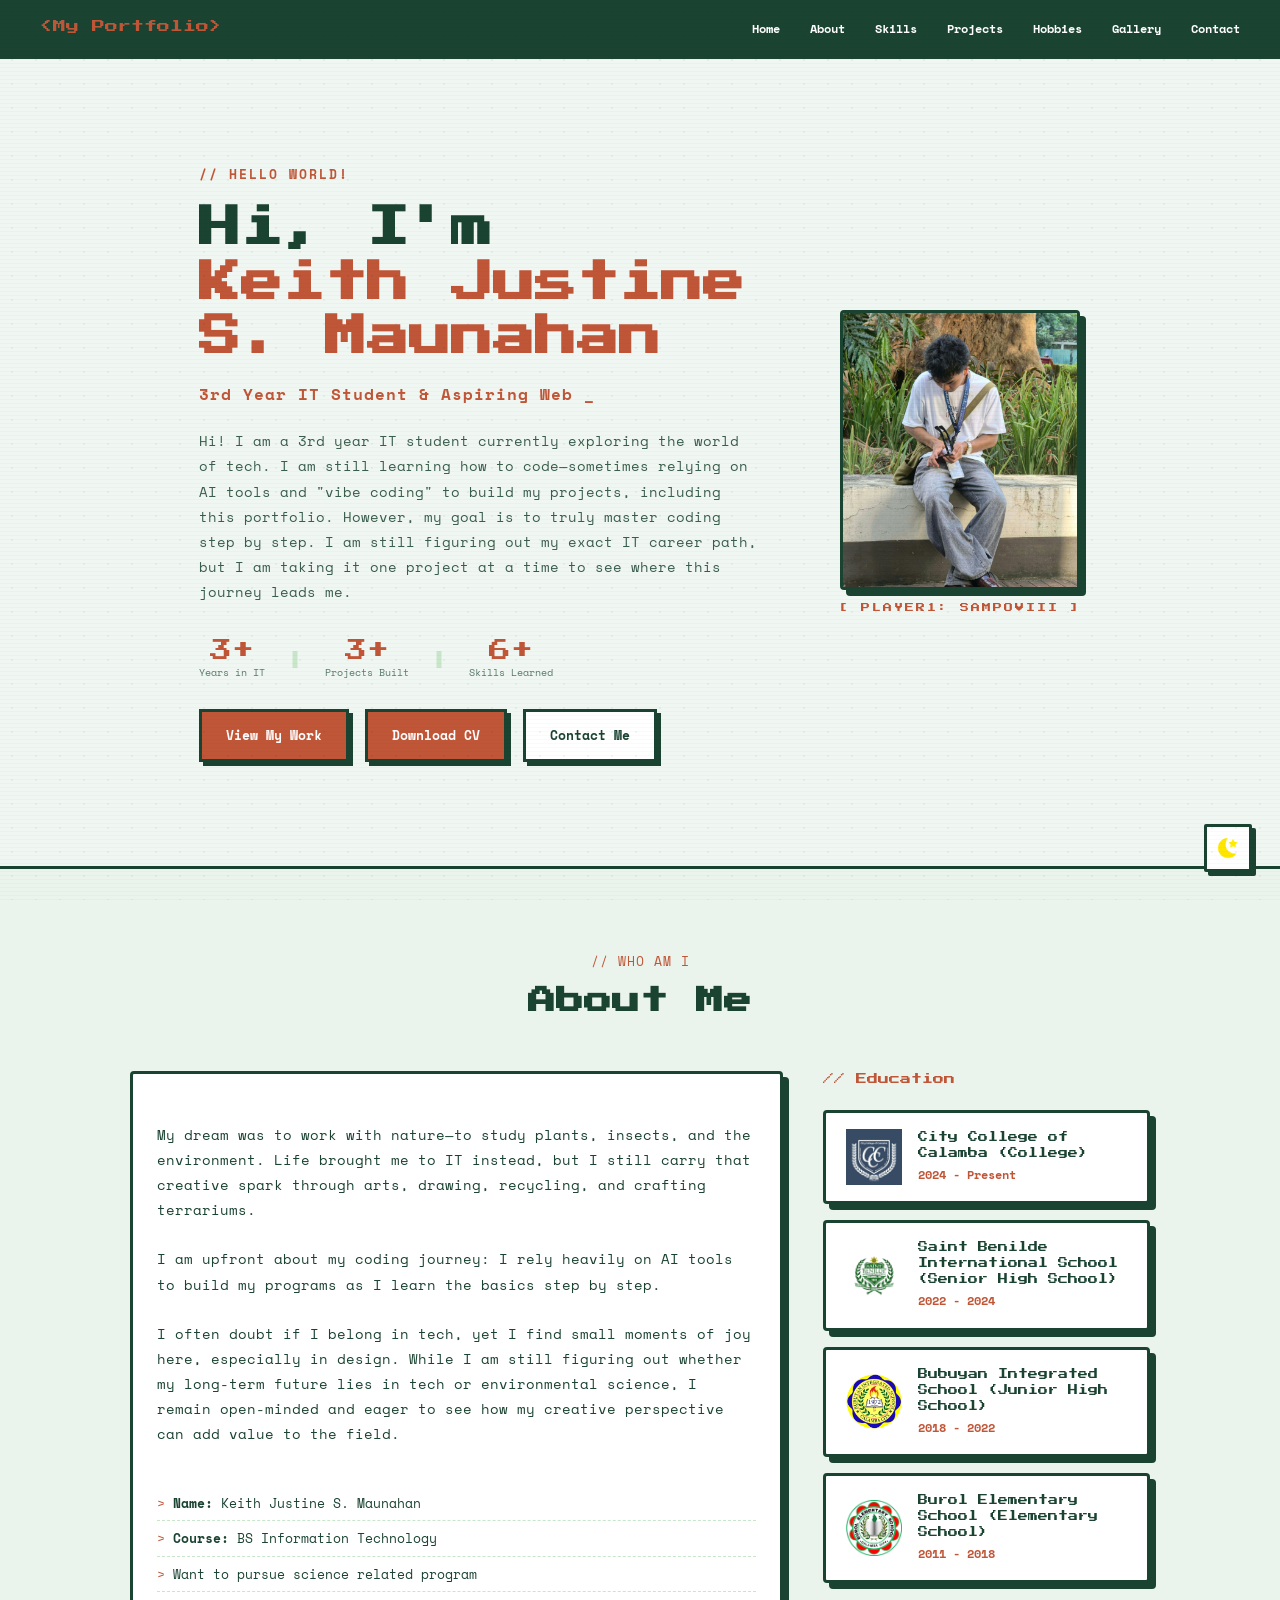
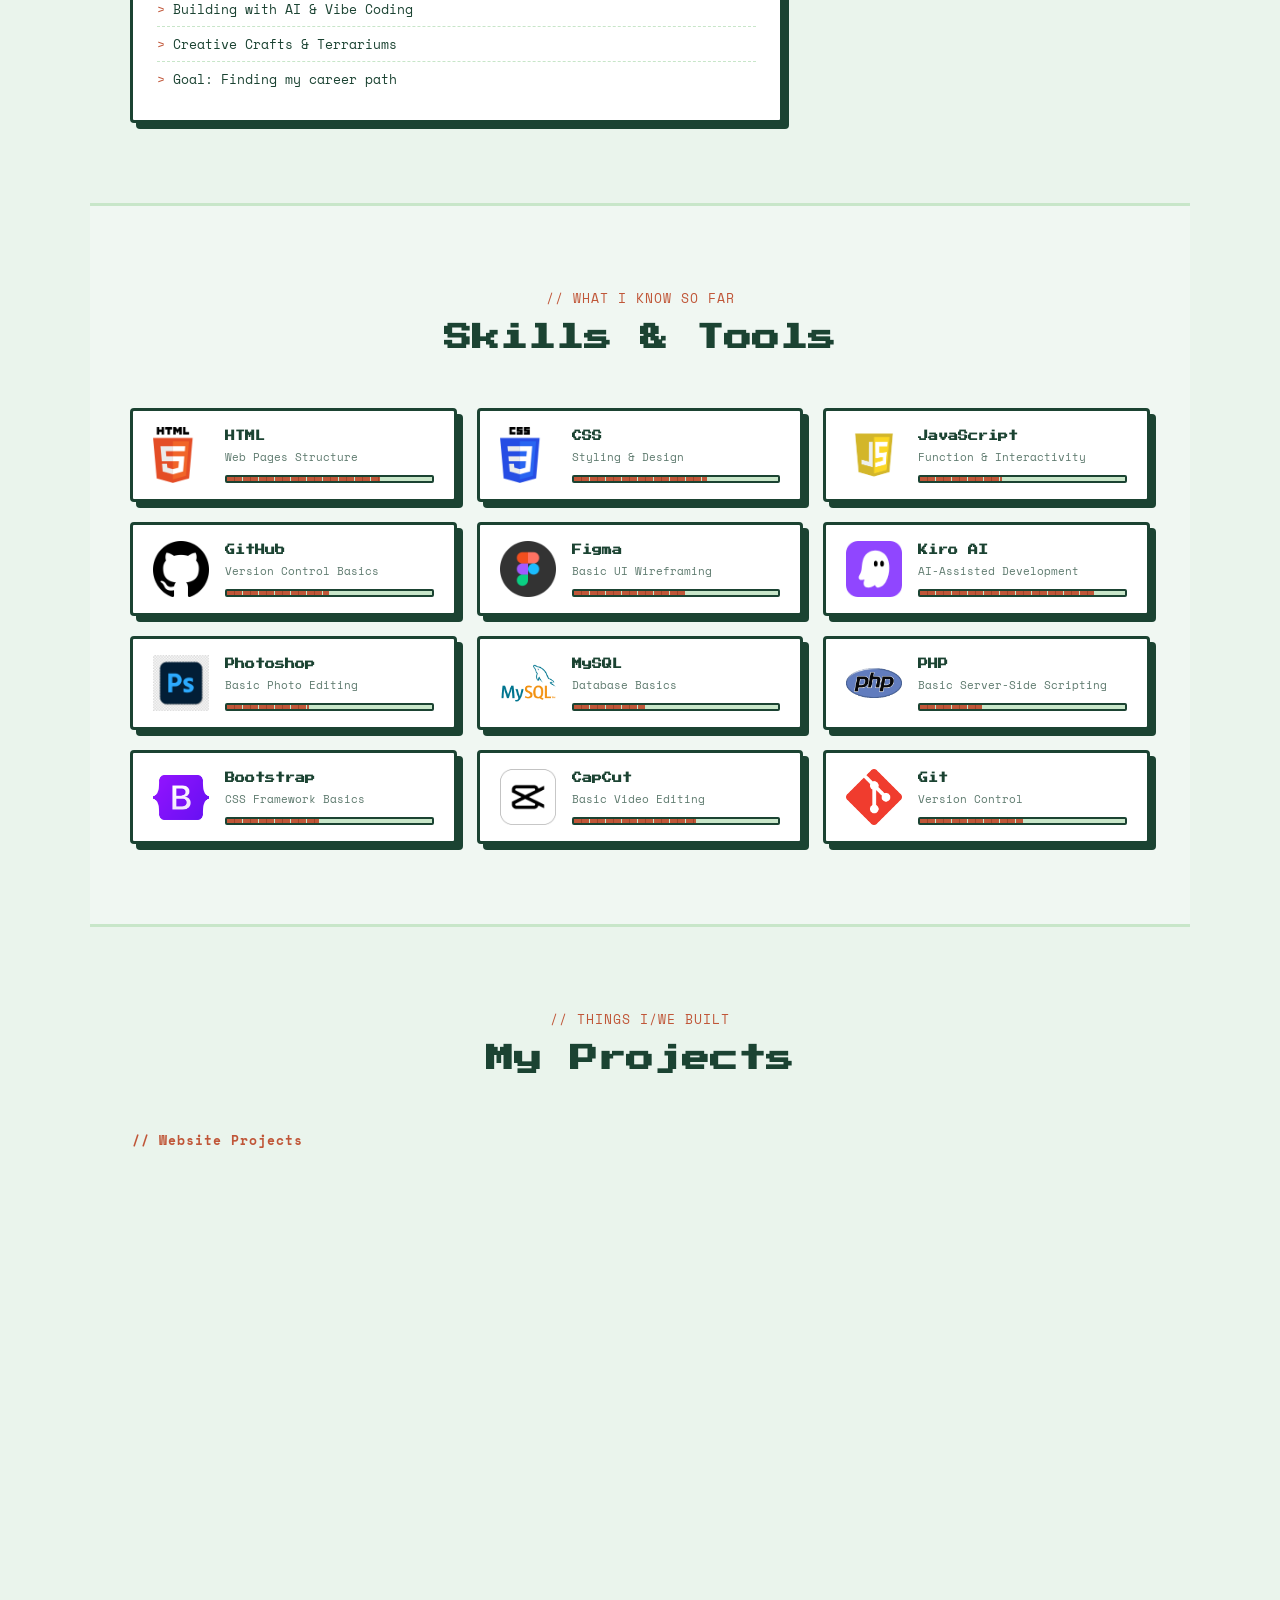
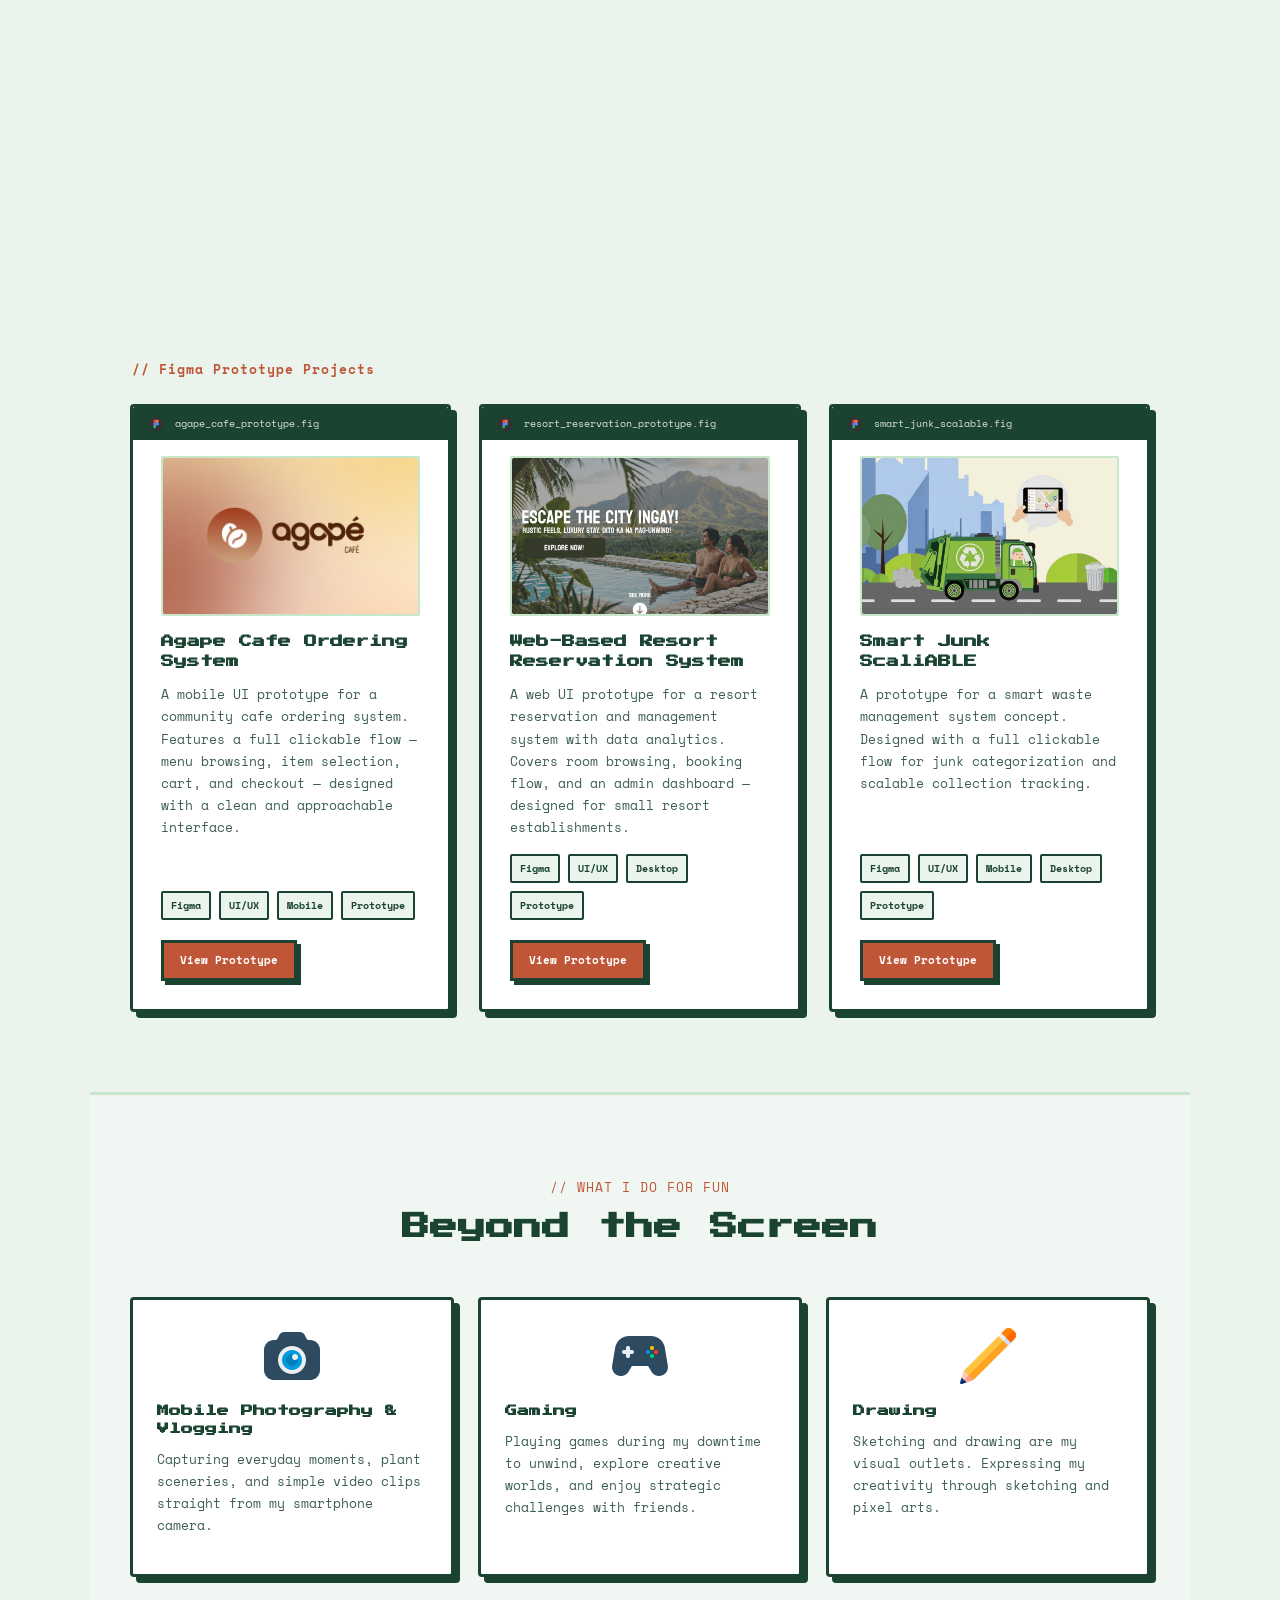
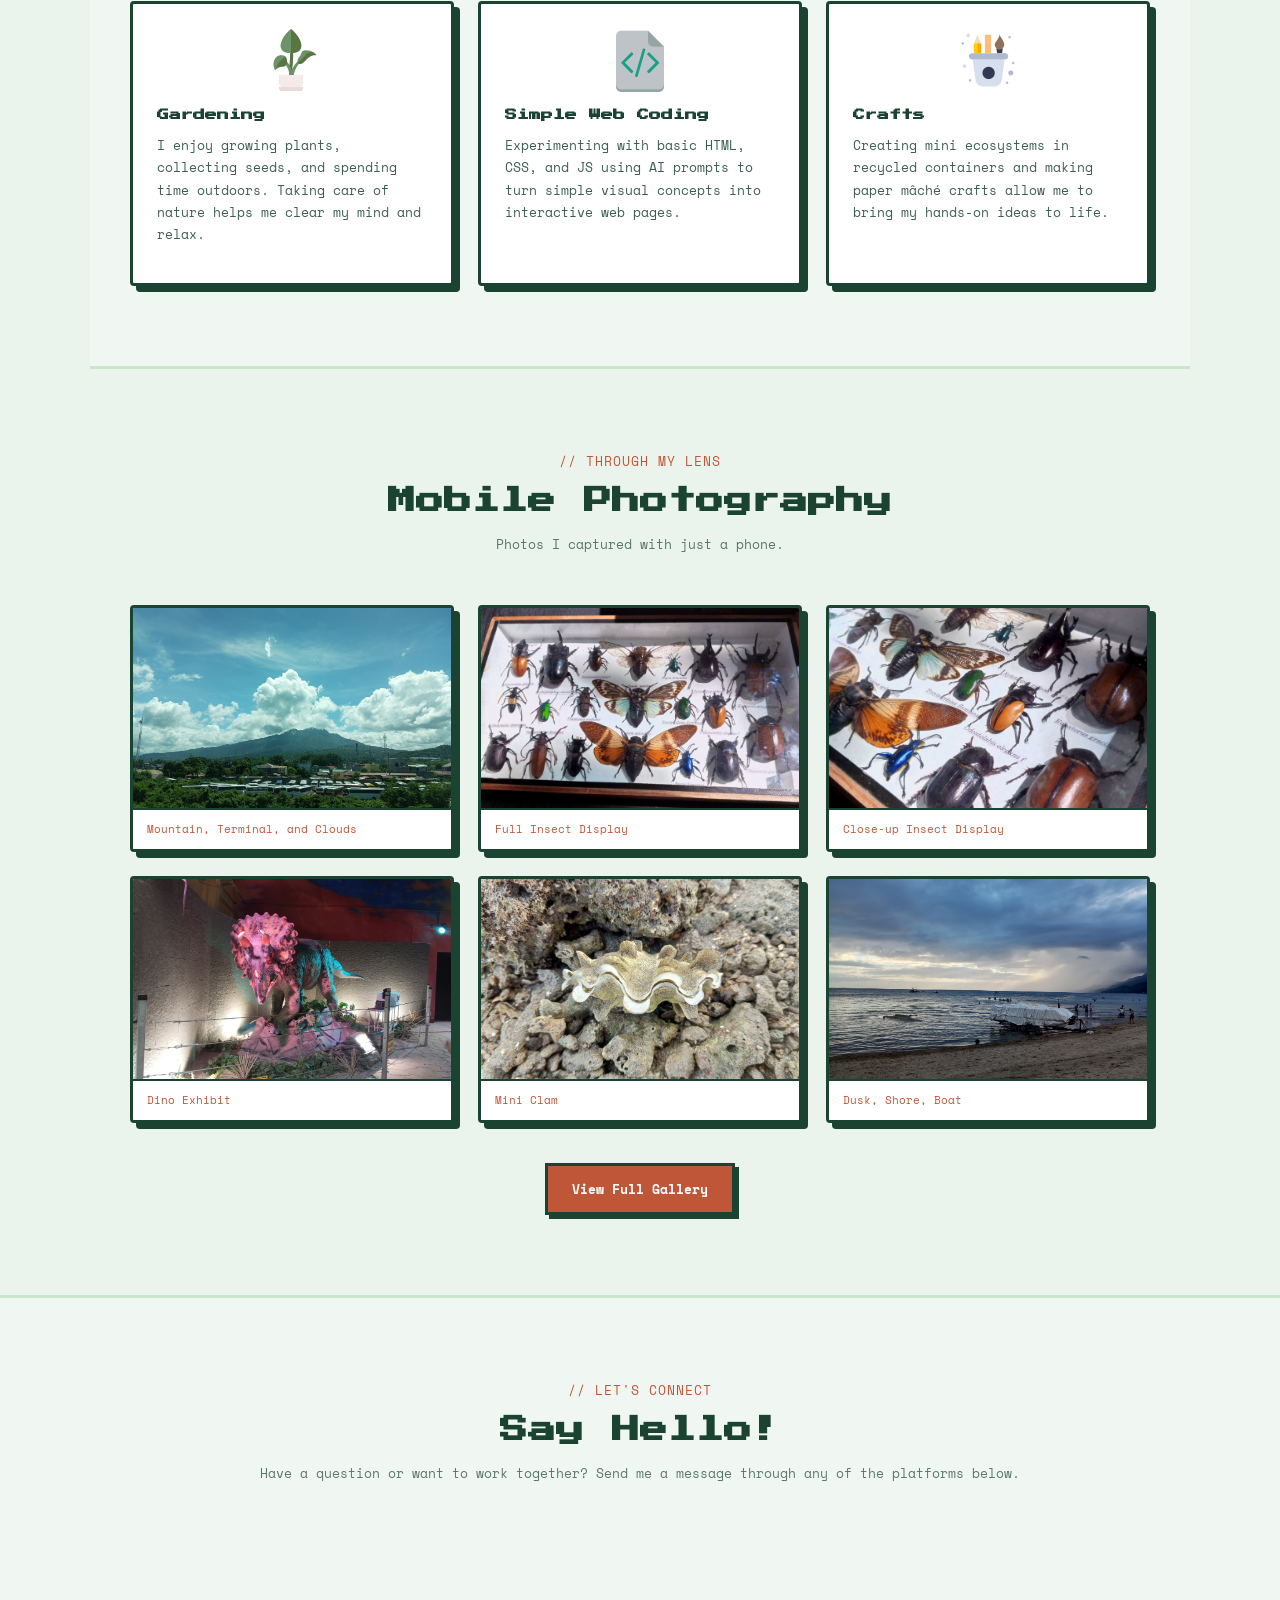
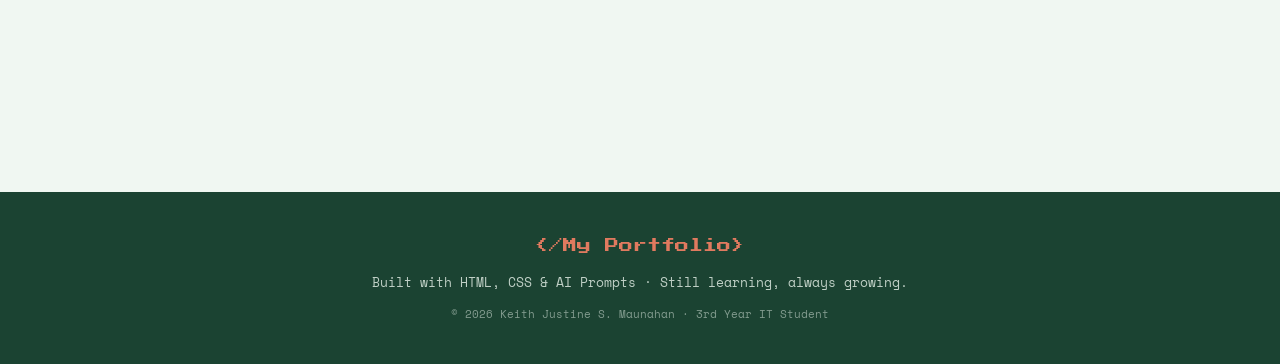
==== index.html @ 82a94fa5 "first commit" ====
<!DOCTYPE html>
<html lang="en">

<head>
  <meta charset="UTF-8" />
  <meta name="viewport" content="width=device-width, initial-scale=1.0" />
  <title>Portfolio | Keith Justine S. Maunahan</title>
  <link rel="stylesheet" href="assets/css/style.css" />
  <link rel="preconnect" href="https://fonts.googleapis.com" />
  <link rel="preconnect" href="https://fonts.gstatic.com" crossorigin />
  <link href="https://fonts.googleapis.com/css2?family=Press+Start+2P&family=Space+Mono:ital,wght@0,400;0,700;1,400&display=swap" rel="stylesheet" />
</head>

<body>
<script>
  // Apply theme before first paint — prevents flash
  if (localStorage.getItem('theme') === 'dark') document.body.classList.add('dark');
</script>

  <!-- Retro Scanlines Overlay -->
  <div class="scanlines" aria-hidden="true"></div>

  <!-- Back to Top Button removed -->

  <!-- Dark Mode Toggle -->
  <button class="theme-toggle" id="themeToggle" title="Toggle dark mode" aria-label="Toggle dark mode">
    <img src="assets/images/icons/moon_icon.png" alt="Dark mode" class="icon-moon" />
    <img src="assets/images/icons/sun_icon.png" alt="Light mode" class="icon-sun" />
  </button>

  <nav class="navbar">
    <div class="nav-logo">
      <span>&lt;My Portfolio&gt;</span>
    </div>
    <ul class="nav-links">
      <li><a href="#home">Home</a></li>
      <li><a href="#about">About</a></li>
      <li><a href="#skills">Skills</a></li>
      <li><a href="#projects">Projects</a></li>
      <li><a href="#hobbies">Hobbies</a></li>
      <li><a href="#gallery">Gallery</a></li>
      <li><a href="#contact">Contact</a></li>
    </ul>
  </nav>

  <section class="hero" id="home">

    <div class="hero-content">
      <p class="hero-badge">// HELLO WORLD!</p>
      <h1 class="hero-title">Hi, I'm <span class="accent">Keith Justine S. Maunahan</span></h1>
      
      <!-- Typewriter subtitle -->
      <p class="hero-subtitle">3rd Year IT Student & Aspiring <span id="typewriter" class="accent"></span><span class="cursor">_</span></p>
      
      <p class="hero-desc">
        Hi! I am a 3rd year IT student currently exploring the world of tech.
        I am still learning how to code—sometimes relying on AI tools and "vibe coding" to build my projects, including this portfolio.
        However, my goal is to truly master coding step by step.
        I am still figuring out my exact IT career path, but I am taking it one project at a time to see where this journey leads me.
      </p>

      <!-- Pixel stat strip -->
      <div class="hero-stats">
        <div class="hero-stat">
          <span class="hero-stat-num" data-target="3">0</span>
          <span class="hero-stat-label">Years in IT</span>
        </div>
        <div class="hero-stat-divider">|</div>
        <div class="hero-stat">
          <span class="hero-stat-num" data-target="3">0</span>
          <span class="hero-stat-label">Projects Built</span>
        </div>
        <div class="hero-stat-divider">|</div>
        <div class="hero-stat">
          <span class="hero-stat-num" data-target="6">0</span>
          <span class="hero-stat-label">Skills Learned</span>
        </div>
      </div>

      <div class="hero-buttons">
        <a href="#projects" class="btn btn-primary">View My Work</a>
        <a href="assets\cv\Maunahan.pdf" class="btn btn-primary" target="_blank">Download CV</a>
        <a href="#contact" class="btn btn-secondary">Contact Me</a>
      </div>
    </div>

    <div class="hero-avatar">
      <!-- Click-to-flip avatar card -->
      <div class="avatar-scene">
        <div class="avatar-card" id="avatarCard">
          <div class="avatar-face avatar-front">
            <img src="assets/images/my_photo1.png" alt="Avatar Front" class="avatar-img" id="avatarFront" />
            <div class="avatar-click-hint">[ CLICK ]</div>
          </div>
          <div class="avatar-face avatar-back">
            <img src="https://i.pinimg.com/originals/bf/1f/9d/bf1f9d35aba6d574a74aaf7fae9798d7.gif" alt="Avatar Back" class="avatar-img" id="avatarBack" />
            <div class="avatar-click-hint">[ CLICK ]</div>
          </div>
        </div>
      </div>
      <div class="avatar-label">[ PLAYER1: SAMPOVIII ]</div>
    </div>

  </section>

  <section class="section about-section" id="about">
    <div class="section-header">
      <p class="section-label">// WHO AM I</p>
      <h2 class="section-title">About Me</h2>
    </div>

    <div class="about-content">

      <div class="about-text reveal">
        <div class="card">
          <!-- Course banner removed -->
          <br />
          <p>
            My dream was to work with nature—to study plants, insects, and the environment.
            Life brought me to IT instead, but I still carry that creative spark through arts, drawing, recycling, and crafting terrariums.
          </p>
          <br />
          <p>
            I am upfront about my coding journey: I rely heavily on AI tools to build my programs as I learn the basics step by step.
          </p>
          <br />
          <p>
            I often doubt if I belong in tech, yet I find small moments of joy here, especially in design. While I am still figuring out whether my long-term future lies in tech or environmental science, I remain open-minded and eager to see how my creative perspective can add value to the field.
          </p>
          <br />
          <ul class="about-list">
            <li><span class="accent">></span> <strong>Name:</strong> Keith Justine S. Maunahan</li>
            <li><span class="accent">></span> <strong>Course:</strong> BS Information Technology</li>
            <li><span class="accent">></span> Want to pursue science related program</li>
            <li><span class="accent">></span> Building with AI & Vibe Coding</li>
            <li><span class="accent">></span> Creative Crafts & Terrariums</li>
            <li><span class="accent">></span> Goal: Finding my career path</li>
          </ul>
        </div>
      </div>

      <div class="edu-list reveal">
        <p class="edu-title">// Education</p>

        <div class="edu-card">
          <img src="assets/images/icons/college.jpg" alt="School Logo" class="edu-logo" />
          <div class="edu-info">
            <p class="edu-name">City College of Calamba (College)</p>
            <p class="edu-year">2024 - Present</p>
          </div>
        </div>

        <div class="edu-card">
          <img src="assets/images/icons/shs.jpg" alt="School Logo" class="edu-logo" />
          <div class="edu-info">
            <p class="edu-name">Saint Benilde International School (Senior High School)</p>
            <p class="edu-year">2022 - 2024</p>
          </div>
        </div>

        <div class="edu-card">
          <img src="assets/images/icons/jhs.jpg" alt="School Logo" class="edu-logo" />
          <div class="edu-info">
            <p class="edu-name">Bubuyan Integrated School (Junior High School)</p>
            <p class="edu-year">2018 - 2022</p>
          </div>
        </div>

        <div class="edu-card">
          <img src="assets/images/icons/elementary.jpg" alt="School Logo" class="edu-logo" />
          <div class="edu-info">
            <p class="edu-name">Burol Elementary School (Elementary School)</p>
            <p class="edu-year">2011 - 2018</p>
          </div>
        </div>
      </div>

    </div>
  </section>

  <section class="section skills-section" id="skills">
    <div class="section-header">
      <p class="section-label">// WHAT I KNOW SO FAR</p>
      <h2 class="section-title">Skills & Tools</h2>
    </div>

    <div class="skills-grid">

      <div class="skill-card reveal">
        <img src="assets/images/icons/html.png" alt="HTML" class="skill-icon" />
        <div class="skill-info">
          <h3 class="skill-name">HTML</h3>
          <p class="skill-desc">Web Pages Structure</p>
          <div class="skill-bar"><div class="skill-bar-fill" style="width:75%"></div></div>
        </div>
      </div>

      <div class="skill-card reveal">
        <img src="assets/images/icons/css.png" alt="CSS" class="skill-icon" />
        <div class="skill-info">
          <h3 class="skill-name">CSS</h3>
          <p class="skill-desc">Styling & Design</p>
          <div class="skill-bar"><div class="skill-bar-fill" style="width:65%"></div></div>
        </div>
      </div>

      <div class="skill-card reveal">
        <img src="assets/images/icons/javascript.png" alt="JavaScript" class="skill-icon" />
        <div class="skill-info">
          <h3 class="skill-name">JavaScript</h3>
          <p class="skill-desc">Function & Interactivity</p>
          <div class="skill-bar"><div class="skill-bar-fill" style="width:40%"></div></div>
        </div>
      </div>

      <div class="skill-card reveal">
        <img src="assets/images/icons/github.png" alt="GitHub" class="skill-icon" />
        <div class="skill-info">
          <h3 class="skill-name">GitHub</h3>
          <p class="skill-desc">Version Control Basics</p>
          <div class="skill-bar"><div class="skill-bar-fill" style="width:50%"></div></div>
        </div>
      </div>

      <div class="skill-card reveal">
        <img src="assets/images/icons/figma.png" alt="Figma" class="skill-icon" />
        <div class="skill-info">
          <h3 class="skill-name">Figma</h3>
          <p class="skill-desc">Basic UI Wireframing</p>
          <div class="skill-bar"><div class="skill-bar-fill" style="width:55%"></div></div>
        </div>
      </div>

      <div class="skill-card reveal">
        <img src="assets/images/icons/kiro.png" alt="Kiro AI" class="skill-icon" />
        <div class="skill-info">
          <h3 class="skill-name">Kiro AI</h3>
          <p class="skill-desc">AI-Assisted Development</p>
          <div class="skill-bar"><div class="skill-bar-fill" style="width:85%"></div></div>
        </div>
      </div>

      <div class="skill-card reveal">
        <img src="assets/images/icons/photoshop_icon.jpg" alt="Photoshop" class="skill-icon" />
        <div class="skill-info">
          <h3 class="skill-name">Photoshop</h3>
          <p class="skill-desc">Basic Photo Editing</p>
          <div class="skill-bar"><div class="skill-bar-fill" style="width:40%"></div></div>
        </div>
      </div>

      <div class="skill-card reveal">
        <img src="assets/images/icons/mysql_icon.png" alt="MySQL" class="skill-icon" />
        <div class="skill-info">
          <h3 class="skill-name">MySQL</h3>
          <p class="skill-desc">Database Basics</p>
          <div class="skill-bar"><div class="skill-bar-fill" style="width:35%"></div></div>
        </div>
      </div>

      <div class="skill-card reveal">
        <img src="assets/images/icons/new_php_logo.png" alt="PHP" class="skill-icon" />
        <div class="skill-info">
          <h3 class="skill-name">PHP</h3>
          <p class="skill-desc">Basic Server-Side Scripting</p>
          <div class="skill-bar"><div class="skill-bar-fill" style="width:30%"></div></div>
        </div>
      </div>

      <div class="skill-card reveal">
        <img src="assets/images/icons/bootstrap_icon.png" alt="Bootstrap" class="skill-icon" />
        <div class="skill-info">
          <h3 class="skill-name">Bootstrap</h3>
          <p class="skill-desc">CSS Framework Basics</p>
          <div class="skill-bar"><div class="skill-bar-fill" style="width:45%"></div></div>
        </div>
      </div>

      <div class="skill-card reveal">
        <img src="assets/images/icons/capcut_icon.png" alt="CapCut" class="skill-icon" />
        <div class="skill-info">
          <h3 class="skill-name">CapCut</h3>
          <p class="skill-desc">Basic Video Editing</p>
          <div class="skill-bar"><div class="skill-bar-fill" style="width:60%"></div></div>
        </div>
      </div>

      <div class="skill-card reveal">
        <img src="assets/images/icons/git_icon.png" alt="Git" class="skill-icon" />
        <div class="skill-info">
          <h3 class="skill-name">Git</h3>
          <p class="skill-desc">Version Control</p>
          <div class="skill-bar"><div class="skill-bar-fill" style="width:50%"></div></div>
        </div>
      </div>

    </div>
  </section>

  <section class="section projects-section" id="projects">
    <div class="section-header">
      <p class="section-label">// THINGS I/WE BUILT</p>
      <h2 class="section-title">My Projects</h2>
    </div>

    <p class="projects-subheading">// Website Projects</p>

    <div class="projects-grid">

      <!-- Project 1 -->
      <div class="project-card reveal">
        <div class="project-terminal-bar">
          <span class="terminal-dot dot-red"></span>
          <span class="terminal-dot dot-yellow"></span>
          <span class="terminal-dot dot-green"></span>
          <span class="terminal-title">poolside_villa/index.html</span>
        </div>
        <div class="project-img">
          <img src="assets/images/poolside_villa.png" alt="Poolside Villa Screenshot" class="project-screenshot" />
        </div>
        <h3 class="project-title">Web-Based Resort Reservation and Management System for Poolside Villa</h3>
        <p class="project-desc">
          A client-based web platform and one of our major Software Engineering projects, successfully defended alongside my groupmates Mr. Mulingbayan and Ms. Taming. 
          Designed for a Poolside Villa, it showcases amenities, a photo gallery, and booking inquiries through a clean, custom-styled responsive layout
        </p>
        <div class="project-tags">
          <span class="tag">HTML</span>
          <span class="tag">CSS</span>
          <span class="tag">JavaScript</span>
          <span class="tag">PHP</span>
          <span class="tag">MySQL</span>
          <span class="tag">Online Hosted</span>
          <span class="tag">Kiro AI</span>
        </div>
        <div class="project-links">
          <a href="https://poolside-villa.site.je/" target="_blank" class="btn btn-sm btn-primary">View Demo</a>
          <a href="https://github.com/sampoviii/poolside-villa" target="_blank" class="btn btn-sm btn-secondary">Repository</a>
        </div>
      </div>

      <!-- Project 2 -->
      <div class="project-card reveal">
        <div class="project-terminal-bar">
          <span class="terminal-dot dot-red"></span>
          <span class="terminal-dot dot-yellow"></span>
          <span class="terminal-dot dot-green"></span>
          <span class="terminal-title">stms/index.php</span>
        </div>
        <div class="project-img">
          <img src="assets/images/stms.png" alt="Simple Task Management System Screenshot" class="project-screenshot" />
        </div>
        <h3 class="project-title">Simple Task Management System</h3>
        <p class="project-desc">
          A web-based task management system built as our final project in Web Design &
          Programming and Database Management System. Integrates a PHP backend with a
          MySQL database for user authentication, task creation, and status tracking.
        </p>
        <div class="project-tags">
          <span class="tag">HTML</span>
          <span class="tag">CSS</span>
          <span class="tag">JavaScript</span>
          <span class="tag">PHP</span>
          <span class="tag">MySQL</span>
          <span class="tag">Online Hosted</span>
        </div>
        <div class="project-links">
          <a href="https://simple-task-management-system.free.nf/auth/login.php" target="_blank" class="btn btn-sm btn-primary">View Demo</a>
          <a href="https://github.com/sampoviii/simple-task-management-system" target="_blank" class="btn btn-sm btn-secondary">Repository</a>
        </div>
      </div>

      <!-- Project 3 -->
      <div class="project-card reveal">
        <div class="project-terminal-bar">
          <span class="terminal-dot dot-red"></span>
          <span class="terminal-dot dot-yellow"></span>
          <span class="terminal-dot dot-green"></span>
          <span class="terminal-title">group_portfolio/index.html</span>
        </div>
        <div class="project-img">
          <img src="assets/images/group_portfolio.png" alt="Group Portfolio Screenshot" class="project-screenshot" />
        </div>
        <h3 class="project-title">Group Portfolio</h3>
        <p class="project-desc">
          A group portfolio website built as a project in Web Design and Programming.
          Showcases each member's profile and skills using Bootstrap components,
          responsive grid layout, and custom CSS styling.
        </p>
        <div class="project-tags">
          <span class="tag">HTML</span>
          <span class="tag">CSS</span>
          <span class="tag">Bootstrap</span>
          <span class="tag">Static</span>
        </div>
        <div class="project-links">
          <a href="https://sampoviii.github.io/group-portfolio-bootstrap/" target="_blank" class="btn btn-sm btn-primary">View Demo</a>
          <a href="https://github.com/sampoviii/group-portfolio-bootstrap" target="_blank" class="btn btn-sm btn-secondary">Repository</a>
        </div>
      </div>

    </div>

    <!-- Figma Prototype Projects -->
    <p class="projects-subheading" style="margin-top: 48px;">// Figma Prototype Projects</p>

    <div class="projects-grid">

      <!-- Figma 1 -->
      <div class="project-card reveal">
        <div class="project-terminal-bar project-terminal-bar--figma">
          <img src="assets/images/icons/figma.png" alt="Figma" class="figma-bar-icon" />
          <span class="terminal-title">agape_cafe_prototype.fig</span>
        </div>
        <div class="project-img">
          <img src="assets/images/agape_cafe.png" alt="Agape Cafe Prototype Screenshot" class="project-screenshot" />
        </div>
        <h3 class="project-title">Agape Cafe Ordering System</h3>
        <p class="project-desc">
          A mobile UI prototype for a community cafe ordering system. Features a
          full clickable flow — menu browsing, item selection, cart, and checkout —
          designed with a clean and approachable interface.
        </p>
        <div class="project-tags">
          <span class="tag">Figma</span>
          <span class="tag">UI/UX</span>
          <span class="tag">Mobile</span>
          <span class="tag">Prototype</span>
        </div>
        <div class="project-links">
          <a href="https://www.figma.com/proto/bAXKm6vs0c9b8griEKon2a/Agape-Cafe--Community-?node-id=1193-343&p=f&t=eMsS4dFME4iTR3fn-1&scaling=scale-down&content-scaling=fixed&page-id=487%3A263&starting-point-node-id=1193%3A326" target="_blank" class="btn btn-sm btn-primary">View Prototype</a>
        </div>
      </div>

      <!-- Figma 2 -->
      <div class="project-card reveal">
        <div class="project-terminal-bar project-terminal-bar--figma">
          <img src="assets/images/icons/figma.png" alt="Figma" class="figma-bar-icon" />
          <span class="terminal-title">resort_reservation_prototype.fig</span>
        </div>
        <div class="project-img">
          <img src="assets/images/resort_reservation.png" alt="Resort Reservation Prototype Screenshot" class="project-screenshot" />
        </div>
        <h3 class="project-title">Web-Based Resort Reservation System</h3>
        <p class="project-desc">
          A web UI prototype for a resort reservation and management system with
          data analytics. Covers room browsing, booking flow, and an admin
          dashboard — designed for small resort establishments.
        </p>
        <div class="project-tags">
          <span class="tag">Figma</span>
          <span class="tag">UI/UX</span>
          <span class="tag">Desktop</span>
          <span class="tag">Prototype</span>
        </div>
        <div class="project-links">
          <a href="https://www.figma.com/proto/V3CFXs2Pg3EC5Kh0z1JRM6/Web-based-Reservation-and-Management-System-with-Data-Analytics-for-Small-Resort-Establishments?node-id=6-5&p=f&t=l2YCHoySTvfa5KNx-1&scaling=min-zoom&content-scaling=fixed&page-id=0%3A1&starting-point-node-id=6%3A5&show-proto-sidebar=1" target="_blank" class="btn btn-sm btn-primary">View Prototype</a>
        </div>
      </div>

      <!-- Figma 3 -->
      <div class="project-card reveal">
        <div class="project-terminal-bar project-terminal-bar--figma">
          <img src="assets/images/icons/figma.png" alt="Figma" class="figma-bar-icon" />
          <span class="terminal-title">smart_junk_scalable.fig</span>
        </div>
        <div class="project-img">
          <img src="assets/images/Screenshot 2026-11-18 204557.png" alt="Smart Junk ScaliABLE Prototype Screenshot" class="project-screenshot" />
        </div>
        <h3 class="project-title">Smart Junk ScaliABLE</h3>
        <p class="project-desc">
          A prototype for a smart waste management system concept. Designed with
          a full clickable flow for junk categorization and scalable collection tracking.
        </p>
        <div class="project-tags">
          <span class="tag">Figma</span>
          <span class="tag">UI/UX</span>
          <span class="tag">Mobile</span>
          <span class="tag">Desktop</span>
          <span class="tag">Prototype</span>
        </div>
        <div class="project-links">
          <a href="https://www.figma.com/proto/wM7QYzq6kspvPFhRnVyBU0/Smart-Junk-ScaliABLE?node-id=12-692&p=f&t=LjgogKvTUsDOQ51R-1&scaling=contain&content-scaling=fixed&page-id=0%3A1&starting-point-node-id=12%3A692&show-proto-sidebar=1" target="_blank" class="btn btn-sm btn-primary">View Prototype</a>
        </div>
      </div>

    </div>
  </section>

  <section class="section hobbies-section" id="hobbies">
    <div class="section-header">
      <p class="section-label">// WHAT I DO FOR FUN</p>
      <h2 class="section-title">Beyond the Screen</h2>
    </div>

    <div class="hobbies-grid">

      <div class="hobby-card reveal">
        <div class="hobby-icon">
          <img src="assets/images/icons/camera.png" alt="Mobile Photography" />
        </div>
        <h3 class="hobby-title">Mobile Photography & Vlogging</h3>
        <p class="hobby-desc">
          Capturing everyday moments, plant sceneries, and simple video clips straight from my smartphone camera.
        </p>
      </div>

      <div class="hobby-card reveal">
        <div class="hobby-icon">
          <img src="assets/images/icons/gaming.png" alt="Gaming" />
        </div>
        <h3 class="hobby-title">Gaming</h3>
        <p class="hobby-desc">
          Playing games during my downtime to unwind, explore creative worlds, and enjoy strategic challenges with friends.
        </p>
      </div>

      <div class="hobby-card reveal">
        <div class="hobby-icon">
          <img src="assets/images/icons/drawing.png" alt="Drawing" />
        </div>
        <h3 class="hobby-title">Drawing</h3>
        <p class="hobby-desc">
          Sketching and drawing are my visual outlets. Expressing my creativity through sketching and pixel arts.
        </p>
      </div>

      <div class="hobby-card reveal">
        <div class="hobby-icon">
          <img src="assets/images/icons/gardening.png" alt="Gardening" />
        </div>
        <h3 class="hobby-title">Gardening</h3>
        <p class="hobby-desc">
          I enjoy growing plants, collecting seeds, and spending time outdoors. Taking care of nature helps me clear my mind and relax.
        </p>
      </div>

      <div class="hobby-card reveal">
        <div class="hobby-icon">
          <img src="assets/images/icons/web_projects.png" alt="Web Coding" />
        </div>
        <h3 class="hobby-title">Simple Web Coding</h3>
        <p class="hobby-desc">
          Experimenting with basic HTML, CSS, and JS using AI prompts to turn simple visual concepts into interactive web pages.
        </p>
      </div>

      <div class="hobby-card reveal">
        <div class="hobby-icon">
          <img src="assets/images/icons/crafts.png" alt="Crafts" />
        </div>
        <h3 class="hobby-title">Crafts</h3>
        <p class="hobby-desc">
          Creating mini ecosystems in recycled containers and making paper mâché crafts allow me to bring my hands-on ideas to life.
        </p>
      </div>

    </div>
  </section>

  <section class="section gallery-section" id="gallery">
    <div class="section-header">
      <p class="section-label">// THROUGH MY LENS</p>
      <h2 class="section-title">Mobile Photography</h2>
      <p class="section-subtitle">Photos I captured with just a phone.</p>
    </div>

    <div class="gallery-grid">

      <div class="gallery-item reveal">
        <img src="assets/images/IMG_20231026_111419_089.jpg" alt="Photo 1" class="photo-box" />
        <div class="caption"><p>Mountain, Terminal, and Clouds</p></div>
      </div>

      <div class="gallery-item reveal">
        <img src="assets/images/IMG_20231109_130447_533.jpg" alt="Photo 2" class="photo-box" />
        <div class="caption"><p>Full Insect Display</p></div>
      </div>

      <div class="gallery-item reveal">
        <img src="assets/images/IMG_20231109_130508_630.jpg" alt="Photo 3" class="photo-box" />
        <div class="caption"><p>Close-up Insect Display</p></div>
      </div>

      <div class="gallery-item reveal">
        <img src="assets/images/IMG_20231109_173409_094.jpg" alt="Photo 4" class="photo-box" />
        <div class="caption"><p>Dino Exhibit</p></div>
      </div>

      <div class="gallery-item reveal">
        <img src="assets/images/IMG_20231228_083316_686.jpg" alt="Photo 5" class="photo-box" />
        <div class="caption"><p>Mini Clam</p></div>
      </div>

      <div class="gallery-item reveal">
        <img src="assets/images/IMG_20231228_165248_809.jpg" alt="Photo 6" class="photo-box" />
        <div class="caption"><p>Dusk, Shore, Boat</p></div>
      </div>

    </div>

    <div class="gallery-btn-wrap">
      <a href="gallery.html" class="btn btn-primary">View Full Gallery</a>
    </div>

  </section>

  <div class="contact-wrapper">
    <section class="section" id="contact">
      <div class="section-header">
        <p class="section-label">// LET'S CONNECT</p>
        <h2 class="section-title">Say Hello!</h2>
        <p class="section-subtitle">Have a question or want to work together? Send me a message through any of the platforms below.</p>
      </div>

      <div class="contact-grid">

        <div class="contact-card reveal">
          <img src="assets/images/icons/gmail.png" alt="Email" class="contact-icon" />
          <h3 class="contact-name">Email</h3>
          <p class="contact-link">maunahankeithjustine8@gmail.com</p>
        </div>

        <div class="contact-card reveal">
          <img src="assets/images/icons/facebook.png" alt="Facebook" class="contact-icon" />
          <h3 class="contact-name">Facebook</h3>
          <a href="https://web.facebook.com/profile.php?id=61577280537961" target="_blank" class="contact-link">Keith Justine Maunahan</a>
        </div>

        <div class="contact-card reveal">
          <img src="assets/images/icons/instagram.png" alt="Instagram" class="contact-icon" />
          <h3 class="contact-name">Instagram</h3>
          <a href="https://www.instagram.com/sampoviii/" target="_blank" class="contact-link">Sampoviii</a>
        </div>

        <div class="contact-card reveal">
          <img src="assets/images/icons/github.png" alt="GitHub" class="contact-icon" />
          <h3 class="contact-name">GitHub</h3>
          <a href="https://github.com/sampoviii" target="_blank" class="contact-link">Sampoviii</a>
        </div>

        <div class="contact-card reveal">
          <img src="assets/images/icons/discord.png" alt="Discord" class="contact-icon" />
          <h3 class="contact-name">Discord</h3>
          <a href="https://discordapp.com/users/1482951546957463817" target="_blank" class="contact-link">Sampoviii</a>
        </div>

      </div>
    </section>
  </div>

  <footer class="footer">
    <div class="footer-content">
      <p class="footer-brand">&lt;/My Portfolio&gt;</p>
      <p class="footer-msg">Built with HTML, CSS & AI Prompts · Still learning, always growing.</p>
      <p class="footer-copy">© 2026 Keith Justine S. Maunahan · 3rd Year IT Student</p>
    </div>
  </footer>

  <!-- Typewriter + Scroll Reveal + Active Nav + Skill Bars + Counter + Avatar Flip -->
  <script>
    // ── 1. Typewriter Effect ──────────────────────────────────────────────
    const words = ["Web Developer", "Photographer", "UI/UX Designer"];
    let i = 0;
    let timer;

    function typingEffect() {
      let word = words[i].split("");
      var loopTyping = function() {
        if (word.length > 0) {
          document.getElementById('typewriter').innerHTML += word.shift();
        } else {
          deletingEffect();
          return false;
        }
        timer = setTimeout(loopTyping, 120);
      };
      loopTyping();
    }

    function deletingEffect() {
      let word = words[i].split("");
      var loopDeleting = function() {
        if (word.length > 0) {
          word.pop();
          document.getElementById('typewriter').innerHTML = word.join("");
        } else {
          i = words.length > (i + 1) ? i + 1 : 0;
          typingEffect();
          return false;
        }
        timer = setTimeout(loopDeleting, 60);
      };
      setTimeout(loopDeleting, 2000);
    }

    typingEffect();

    // ── 2. Scroll Reveal (Intersection Observer) ─────────────────────────
    const revealEls = document.querySelectorAll('.reveal');
    const revealObserver = new IntersectionObserver((entries) => {
      entries.forEach(entry => {
        if (entry.isIntersecting) {
          entry.target.classList.add('visible');
          const bars = entry.target.querySelectorAll('.skill-bar-fill');
          bars.forEach(bar => {
            const target = bar.style.width;
            bar.style.width = '0%';
            setTimeout(() => { bar.style.width = target; }, 100);
          });
        }
      });
    }, { threshold: 0.12 });

    revealEls.forEach(el => revealObserver.observe(el));

    // ── 3. Active Nav Link on Scroll ─────────────────────────────────────
    const sections = document.querySelectorAll('section[id], div[id]');
    const navLinks = document.querySelectorAll('.nav-links a');

    const navObserver = new IntersectionObserver((entries) => {
      entries.forEach(entry => {
        if (entry.isIntersecting) {
          navLinks.forEach(link => link.classList.remove('active'));
          const active = document.querySelector(`.nav-links a[href="#${entry.target.id}"]`);
          if (active) active.classList.add('active');
        }
      });
    }, { threshold: 0.4 });

    sections.forEach(sec => navObserver.observe(sec));

    // ── 4. Stat Counter Animation ─────────────────────────────────────────
    function animateCounter(el, target, duration) {
      let start = 0;
      const step = target / (duration / 16);
      const tick = () => {
        start += step;
        if (start >= target) { el.textContent = target + '+'; return; }
        el.textContent = Math.floor(start);
        requestAnimationFrame(tick);
      };
      requestAnimationFrame(tick);
    }

    const statsObserver = new IntersectionObserver((entries) => {
      entries.forEach(entry => {
        if (entry.isIntersecting) {
          document.querySelectorAll('.hero-stat-num').forEach(el => {
            animateCounter(el, parseInt(el.dataset.target), 800);
          });
          statsObserver.disconnect();
        }
      });
    }, { threshold: 0.5 });

    const heroStats = document.querySelector('.hero-stats');
    if (heroStats) statsObserver.observe(heroStats);

    // ── 5. Click-to-flip Avatar Card ─────────────────────────────────────
    // 10 fast spins → 5 slow spins → lands on correct face
    const avatarCard = document.getElementById('avatarCard');
    let   isBack     = false;   // tracks which face is currently showing
    let   isSpinning = false;   // blocks clicks while animating

    avatarCard.addEventListener('click', () => {
      if (isSpinning) return;   // ignore clicks mid-spin
      isSpinning = true;

      // Remove whichever class might still be on from last time
      avatarCard.classList.remove('flip-to-back', 'flip-to-front');

      // Force a reflow so the browser registers the class removal
      void avatarCard.offsetWidth;

      if (!isBack) {
        avatarCard.classList.add('flip-to-back');
      } else {
        avatarCard.classList.add('flip-to-front');
      }

      setTimeout(() => {
        isBack = !isBack;
        isSpinning = false;
      }, 1000);
    });
    // ── 6. Dark Mode Toggle — ripple wipe transition ─────────────────────
    const themeToggle = document.getElementById('themeToggle');

    // ── Avatar image sets per theme ──
    // Light mode images
    const AVATAR_LIGHT = {
      front: 'assets/images/my_photo1.png',
      back:  'https://i.pinimg.com/originals/bf/1f/9d/bf1f9d35aba6d574a74aaf7fae9798d7.gif'
    };
    // Dark mode images — replace these filenames with your actual dark photos
    const AVATAR_DARK = {
      front: 'assets/images/my_photo2.png',   // ← swap with your dark front image
      back:  'https://upload-os-bbs.hoyolab.com/upload/2026/08/14/112138931/ed7bb8a8d9e31fdb633781e4a7904fab_2956014821842979295.gif'    // ← swap with your dark back image
    };

    function applyAvatarTheme(isDark) {
      const set = isDark ? AVATAR_DARK : AVATAR_LIGHT;
      document.getElementById('avatarFront').src = set.front;
      document.getElementById('avatarBack').src  = set.back;
    }

    // Apply saved preference immediately (no animation on load)
    if (localStorage.getItem('theme') === 'dark') {
      document.body.classList.add('dark');
      applyAvatarTheme(true);
    }

    themeToggle.addEventListener('click', () => {
      const btn = themeToggle;
      const rect = btn.getBoundingClientRect();

      const originX = rect.left + rect.width  / 2;
      const originY = rect.top  + rect.height / 2;
      const maxDist = Math.hypot(
        Math.max(originX, window.innerWidth  - originX),
        Math.max(originY, window.innerHeight - originY)
      ) * 2;

      const ripple = document.createElement('div');
      ripple.style.cssText = `
        position: fixed;
        left: ${originX}px;
        top:  ${originY}px;
        width:  0px;
        height: 0px;
        border-radius: 50%;
        transform: translate(-50%, -50%);
        pointer-events: none;
        z-index: 99998;
        background: ${document.body.classList.contains('dark') ? '#eaf4ec' : '#13101f'};
      `;
      document.body.appendChild(ripple);

      ripple.animate([
        { width: '0px',          height: '0px',          opacity: 1 },
        { width: maxDist + 'px', height: maxDist + 'px', opacity: 1 }
      ], { duration: 500, easing: 'cubic-bezier(0.22, 1, 0.36, 1)', fill: 'forwards' })
        .onfinish = () => {
          // Switch theme
          document.body.classList.toggle('dark');
          const nowDark = document.body.classList.contains('dark');
          localStorage.setItem('theme', nowDark ? 'dark' : 'light');

          // Swap avatar images to match new theme
          applyAvatarTheme(nowDark);

          ripple.animate([
            { opacity: 1 },
            { opacity: 0 }
          ], { duration: 300, easing: 'ease', fill: 'forwards' })
            .onfinish = () => ripple.remove();
        };
    });
  </script>

</body>
</html>
---- assets/css/style.css ----
/* =========================================
   COLOR SYSTEM — CSS Custom Properties
   Light = retro green | Dark = split-complementary purple
   ========================================= */

:root {
  --bg:          #eaf4ec;
  --bg-alt:      #f0f7f2;
  --surface:     #ffffff;
  --border:      #1b4332;
  --shadow:      #1b4332;
  --text:        #1b4332;
  --text-nav:    #ffffff;
  --accent:      #c05638;
  --accent-dark: #a04428;
  --muted:       #c8e6c9;
  --nav-bg:      #1b4332;
  --footer-bg:   #1b4332;
  --footer-text: #eaf4ec;
  --footer-brand:#e07a5f;
  --bar-track:   #c8e6c9;
  --theme-speed: 0.35s;
}

body.dark {
  --bg:          #13101f;
  --bg-alt:      #1a1530;
  --surface:     #211c38;
  --border:      #7c5cbf;
  --shadow:      #4a2d8a;
  --text:        #e0d7ff;
  --text-nav:    #e0d7ff;
  --accent:      #f0a500;
  --accent-dark: #c48500;
  --muted:       #3a2f5e;
  --nav-bg:      #0e0b1a;
  --footer-bg:   #0e0b1a;
  --footer-text: #c4b8f0;
  --footer-brand:#f0a500;
  --bar-track:   #3a2f5e;
}

/* =========================================
   BASE RESET & GLOBALS
   ========================================= */

* {
  margin: 0;
  padding: 0;
  box-sizing: border-box;
}

html {
  scroll-behavior: smooth;
}

body {
  background-color: var(--bg);
  color: var(--text);
  font-family: 'Space Mono', 'Courier New', monospace;
  line-height: 1.7;
  font-size: 14px;
  transition: background-color var(--theme-speed) ease,
              color var(--theme-speed) ease;
}

a {
  text-decoration: none;
  color: inherit;
}

ul {
  list-style: none;
}

img {
  max-width: 100%;
  display: block;
}

/* =========================================
   COMPONENTS
   ========================================= */

.card {
  background-color: var(--surface);
  border: 3px solid var(--border);
  box-shadow: 6px 6px 0px var(--shadow);
  padding: 24px;
  border-radius: 4px;
  transition: background-color var(--theme-speed) ease,
              border-color var(--theme-speed) ease,
              box-shadow var(--theme-speed) ease;
}

/* ── Buttons ── */
.btn {
  display: inline-block;
  padding: 12px 24px;
  font-family: 'Space Mono', 'Courier New', monospace;
  font-size: 13px;
  font-weight: 700;
  border: 3px solid var(--border);
  box-shadow: 4px 4px 0px var(--shadow);
  cursor: pointer;
  white-space: nowrap;
  transition: transform 0.18s cubic-bezier(0.22, 1, 0.36, 1),
              box-shadow 0.18s cubic-bezier(0.22, 1, 0.36, 1),
              background-color var(--theme-speed) ease,
              border-color var(--theme-speed) ease,
              color var(--theme-speed) ease;
}

.btn:hover {
  transform: translate(4px, 4px);
  box-shadow: 0px 0px 0px var(--shadow);
}

.btn:active {
  transform: translate(5px, 5px);
  box-shadow: none;
}

.btn-primary {
  background-color: var(--accent);
  color: #ffffff;
}

.btn-secondary {
  background-color: var(--surface);
  color: var(--text);
}

.btn-sm {
  padding: 8px 16px;
  font-size: 11px;
}

/* ── Sections ── */
.section {
  padding: 80px 40px;
  max-width: 1100px;
  margin: 0 auto;
}

.section-header {
  text-align: center;
  margin-bottom: 50px;
}

.section-label {
  color: var(--accent);
  font-family: 'Space Mono', 'Courier New', monospace;
  font-size: 13px;
  margin-bottom: 10px;
  letter-spacing: 1px;
  position: relative;
  display: inline-block;
}

.section-title {
  font-family: 'Press Start 2P', cursive;
  font-size: clamp(18px, 3vw, 28px);
  color: var(--text);
  margin-bottom: 12px;
  line-height: 1.4;
}

.section-subtitle {
  color: var(--text);
  opacity: 0.7;
  font-size: 13px;
}

.accent {
  color: var(--accent);
}

/* =========================================
   NAVBAR
   ========================================= */

.navbar {
  background-color: var(--nav-bg);
  border-bottom: 3px solid var(--border);
  padding: 16px 40px;
  display: flex;
  justify-content: space-between;
  align-items: center;
  position: sticky;
  top: 0;
  z-index: 100;
  transition: background-color var(--theme-speed) ease,
              border-color var(--theme-speed) ease;
}

.nav-logo span {
  font-family: 'Press Start 2P', cursive;
  font-size: 13px;
  color: var(--accent);
  transition: color var(--theme-speed) ease;
}

.nav-links {
  display: flex;
  gap: 30px;
}

.nav-links a {
  font-family: 'Space Mono', 'Courier New', monospace;
  font-size: 12px;
  color: var(--text-nav);
  font-weight: 700;
  position: relative;
  padding-left: 0;
  transition: color 0.2s ease, padding-left 0.2s ease;
}

/* ▶ cursor slides in from left on hover / active */
.nav-links a::before {
  content: "▶";
  position: absolute;
  left: -18px;
  top: 50%;
  translate: 0 -50%;
  font-size: 9px;
  color: var(--accent);
  opacity: 0;
  transform: translateX(-6px);
  transition: opacity 0.2s ease, transform 0.2s ease;
}

.nav-links a:hover,
.nav-links a.active {
  color: var(--accent);
  padding-left: 4px;
}

.nav-links a:hover::before,
.nav-links a.active::before {
  opacity: 1;
  transform: translateX(0);
}

/* =========================================
   HERO
   ========================================= */

.hero {
  min-height: 90vh;
  display: flex;
  flex-direction: row;
  align-items: center;
  justify-content: center;
  gap: 80px;
  padding: 60px 80px;
  background-color: var(--bg-alt);
  border-bottom: 3px solid var(--border);
  transition: background-color var(--theme-speed) ease,
              border-color var(--theme-speed) ease;
}

.hero-content {
  max-width: 560px;
}

.hero-badge {
  color: var(--accent);
  font-family: 'Space Mono', 'Courier New', monospace;
  font-size: 13px;
  font-weight: 700;
  margin-bottom: 16px;
  letter-spacing: 2px;
}

.hero-title {
  font-family: 'Press Start 2P', cursive;
  font-size: clamp(24px, 4vw, 42px);
  color: var(--text);
  margin-bottom: 16px;
  line-height: 1.3;
}

.hero-subtitle {
  font-family: 'Space Mono', 'Courier New', monospace;
  font-size: clamp(13px, 2vw, 16px);
  color: var(--accent);
  font-weight: 700;
  margin-bottom: 20px;
  letter-spacing: 1px;
}

.hero-desc {
  font-size: 14px;
  color: var(--text);
  opacity: 0.85;
  margin-bottom: 36px;
  line-height: 1.8;
}

.hero-buttons {
  display: flex;
  gap: 16px;
  flex-wrap: wrap;
}

.hero-avatar {
  flex-shrink: 0;
  display: flex;
  flex-direction: column;
  align-items: center;
}

/* ── Hero stat strip ── */
.hero-stats {
  display: flex;
  align-items: center;
  gap: 20px;
  margin-bottom: 28px;
  flex-wrap: wrap;
}

.hero-stat {
  display: flex;
  flex-direction: column;
  align-items: center;
  gap: 2px;
}

.hero-stat-num {
  font-family: 'Press Start 2P', cursive;
  font-size: 22px;
  color: var(--accent);
  line-height: 1;
  transition: color var(--theme-speed) ease;
}

.hero-stat-label {
  font-family: 'Space Mono', 'Courier New', monospace;
  font-size: 10px;
  color: var(--text);
  opacity: 0.7;
  text-align: center;
}

.hero-stat-divider {
  font-family: 'Press Start 2P', cursive;
  font-size: 20px;
  color: var(--muted);
  line-height: 1;
  align-self: center;
  transition: color var(--theme-speed) ease;
}

/* =========================================
   AVATAR — click-to-flip
   ========================================= */

.avatar-scene {
  width: 240px;
  height: 280px;
  perspective: 900px;
  cursor: pointer;
}

.avatar-card {
  width: 100%;
  height: 100%;
  position: relative;
  transform-style: preserve-3d;
  transform: rotateY(0deg);
}

@keyframes spin-to-back {
  0%   { transform: rotateY(0deg); }
  100% { transform: rotateY(1980deg); }
}

@keyframes spin-to-front {
  0%   { transform: rotateY(180deg); }
  100% { transform: rotateY(2160deg); }
}

.avatar-card.flip-to-back {
  animation: spin-to-back 1s ease-in-out forwards;
}

.avatar-card.flip-to-front {
  animation: spin-to-front 1s ease-in-out forwards;
}

.avatar-face {
  position: absolute;
  inset: 0;
  width: 100%;
  height: 100%;
  backface-visibility: hidden;
  -webkit-backface-visibility: hidden;
  overflow: hidden;
  border: 3px solid var(--border);
  box-shadow: 6px 6px 0px var(--shadow);
  border-radius: 4px;
  background-color: var(--surface);
  transition: border-color var(--theme-speed) ease,
              box-shadow var(--theme-speed) ease,
              background-color var(--theme-speed) ease;
}

.avatar-back {
  transform: rotateY(180deg);
}

.avatar-img {
  width: 100%;
  height: 100%;
  object-fit: cover;
  display: block;
}

.avatar-label {
  margin-top: 10px;
  text-align: center;
  font-family: 'Press Start 2P', cursive;
  font-size: 9px;
  color: var(--accent);
  letter-spacing: 2px;
  transition: color var(--theme-speed) ease;
}

.avatar-click-hint {
  position: absolute;
  bottom: 10px;
  left: 0; right: 0;
  text-align: center;
  font-family: 'Press Start 2P', cursive;
  font-size: 8px;
  color: #1b4332;
  background-color: rgba(220, 220, 220, 0.82);
  padding: 6px 0;
  opacity: 0;
  transition: opacity 0.25s ease;
  pointer-events: none;
  letter-spacing: 1px;
}

.avatar-scene:hover .avatar-click-hint {
  opacity: 1;
}

/* =========================================
   ABOUT SECTION
   ========================================= */

.about-section {
  background-color: var(--bg);
  transition: background-color var(--theme-speed) ease;
}

.about-content {
  display: flex;
  gap: 40px;
  align-items: stretch;
  flex-wrap: wrap;
}

.about-text {
  flex: 2;
  min-width: 280px;
  display: flex;
  flex-direction: column;
}

.about-text .card {
  flex: 1;
}

.about-text .card p {
  font-size: 14px;
  line-height: 1.8;
}

.about-list {
  margin-top: 16px;
}

.about-list li {
  font-family: 'Space Mono', 'Courier New', monospace;
  font-size: 13px;
  padding: 6px 0;
  border-bottom: 1px dashed var(--muted);
  transition: border-color var(--theme-speed) ease;
}

.about-list li:last-child {
  border-bottom: none;
}

.edu-list {
  flex: 1;
  min-width: 260px;
  display: flex;
  flex-direction: column;
  gap: 16px;
}

.edu-title {
  font-family: 'Press Start 2P', cursive;
  font-size: 11px;
  color: var(--accent);
  margin-bottom: 4px;
  transition: color var(--theme-speed) ease;
}

.edu-card {
  display: flex;
  flex-direction: row;
  align-items: center;
  gap: 16px;
  background-color: var(--surface);
  border: 3px solid var(--border);
  box-shadow: 6px 6px 0px var(--shadow);
  padding: 16px 20px;
  border-radius: 4px;
  transition: transform 0.22s cubic-bezier(0.22, 1, 0.36, 1),
              box-shadow 0.22s cubic-bezier(0.22, 1, 0.36, 1),
              background-color var(--theme-speed) ease,
              border-color var(--theme-speed) ease;
}

.edu-logo {
  width: 56px;
  height: 56px;
  object-fit: contain;
  flex-shrink: 0;
}

.edu-info {
  display: flex;
  flex-direction: column;
  gap: 4px;
}

.edu-name {
  font-family: 'Press Start 2P', cursive;
  font-size: 10px;
  color: var(--text);
  line-height: 1.6;
}

.edu-year {
  font-family: 'Space Mono', 'Courier New', monospace;
  font-size: 12px;
  color: var(--accent);
  font-weight: 700;
  transition: color var(--theme-speed) ease;
}

/* =========================================
   SKILLS SECTION
   ========================================= */

.skills-section {
  background-color: var(--bg-alt);
  border-top: 3px solid var(--muted);
  border-bottom: 3px solid var(--muted);
  transition: background-color var(--theme-speed) ease,
              border-color var(--theme-speed) ease;
}

.skills-grid {
  display: grid;
  grid-template-columns: repeat(auto-fit, minmax(min(100%, 300px), 1fr));
  gap: 20px;
}

.skill-card {
  display: flex;
  flex-direction: row;
  align-items: center;
  gap: 16px;
  background-color: var(--surface);
  border: 3px solid var(--border);
  box-shadow: 6px 6px 0px var(--shadow);
  padding: 16px 20px;
  border-radius: 4px;
  transition: transform 0.22s cubic-bezier(0.22, 1, 0.36, 1),
              box-shadow 0.22s cubic-bezier(0.22, 1, 0.36, 1),
              background-color var(--theme-speed) ease,
              border-color var(--theme-speed) ease;
}

.skill-icon {
  width: 56px;
  height: 56px;
  object-fit: contain;
  flex-shrink: 0;
}

.skill-info {
  flex: 1;
}

.skill-name {
  font-family: 'Press Start 2P', cursive;
  font-size: 10px;
  color: var(--text);
  margin-bottom: 4px;
  line-height: 1.6;
}

.skill-desc {
  font-size: 11px;
  opacity: 0.7;
  margin-bottom: 8px;
}

.skill-bar {
  width: 100%;
  height: 8px;
  background-color: var(--bar-track);
  border: 2px solid var(--border);
  border-radius: 2px;
  overflow: hidden;
  margin-top: 4px;
  transition: background-color var(--theme-speed) ease,
              border-color var(--theme-speed) ease;
}

.skill-bar-fill {
  height: 100%;
  background: repeating-linear-gradient(
    90deg,
    var(--accent) 0px,      var(--accent) 7px,
    var(--accent-dark) 7px, var(--accent-dark) 8px,
    var(--accent) 8px,      var(--accent) 15px,
    transparent 15px,       transparent 16px
  );
  width: 0%;
  transition: width 1s cubic-bezier(0.22, 1, 0.36, 1);
}

/* =========================================
   PROJECTS SECTION
   ========================================= */

.projects-section {
  background-color: var(--bg);
  transition: background-color var(--theme-speed) ease;
}

.projects-subheading {
  font-family: 'Space Mono', 'Courier New', monospace;
  font-size: 13px;
  font-weight: 700;
  color: var(--accent);
  letter-spacing: 1px;
  margin-bottom: 24px;
  padding-left: 2px;
  transition: color var(--theme-speed) ease;
}

.projects-grid {
  display: grid;
  grid-template-columns: repeat(auto-fit, minmax(min(100%, 300px), 1fr));
  gap: 28px;
}

.project-card {
  background-color: var(--surface);
  border: 3px solid var(--border);
  box-shadow: 6px 6px 0px var(--shadow);
  padding: 28px;
  border-radius: 4px;
  display: flex;
  flex-direction: column;
  transition: transform 0.22s cubic-bezier(0.22, 1, 0.36, 1),
              box-shadow 0.22s cubic-bezier(0.22, 1, 0.36, 1),
              background-color var(--theme-speed) ease,
              border-color var(--theme-speed) ease;
}

/* Terminal bar */
.project-terminal-bar {
  display: flex;
  align-items: center;
  gap: 6px;
  background-color: var(--nav-bg);
  margin: -28px -28px 16px -28px;
  padding: 8px 16px;
  border-radius: 2px 2px 0 0;
  transition: background-color var(--theme-speed) ease;
}

.project-terminal-bar--figma {
  background-color: var(--nav-bg);
}

.terminal-dot {
  width: 10px;
  height: 10px;
  border-radius: 50%;
  display: inline-block;
  flex-shrink: 0;
}

.dot-red    { background-color: #ff5f57; }
.dot-yellow { background-color: #febc2e; }
.dot-green  { background-color: #28c840; }

.terminal-title {
  font-family: 'Space Mono', 'Courier New', monospace;
  font-size: 10px;
  color: var(--text-nav);
  opacity: 0.85;
  margin-left: 6px;
  overflow: hidden;
  text-overflow: ellipsis;
  white-space: nowrap;
  transition: color var(--theme-speed) ease;
}

.figma-bar-icon {
  width: 14px;
  height: 14px;
  object-fit: contain;
  flex-shrink: 0;
  display: inline-block;
}

.project-img {
  width: 100%;
  height: 160px;
  background-color: var(--bg);
  border: 2px solid var(--muted);
  border-radius: 2px;
  display: flex;
  align-items: center;
  justify-content: center;
  margin-bottom: 16px;
  overflow: hidden;
  transition: border-color var(--theme-speed) ease,
              background-color var(--theme-speed) ease;
}

.project-screenshot {
  width: 100%;
  height: 100%;
  object-fit: cover;
  display: block;
  border-radius: 2px;
  transition: transform 0.3s cubic-bezier(0.22, 1, 0.36, 1);
}

.project-card:hover .project-screenshot {
  transform: scale(1.04);
}

.project-title {
  font-family: 'Press Start 2P', cursive;
  font-size: 13px;
  color: var(--text);
  margin-bottom: 12px;
  line-height: 1.5;
}

.project-desc {
  font-size: 13px;
  line-height: 1.7;
  opacity: 0.85;
  margin-bottom: 16px;
  flex: 1;
}

.project-tags {
  display: flex;
  flex-wrap: wrap;
  gap: 8px;
  margin-bottom: 20px;
}

.tag {
  background-color: var(--bg);
  border: 2px solid var(--border);
  font-family: 'Space Mono', 'Courier New', monospace;
  font-size: 10px;
  font-weight: 700;
  padding: 4px 8px;
  border-radius: 2px;
  color: var(--text);
  transition: background-color var(--theme-speed) ease,
              border-color var(--theme-speed) ease,
              color var(--theme-speed) ease;
}

.project-links {
  display: flex;
  flex-wrap: wrap;
  gap: 12px;
}

/* Project placeholder */
.project-placeholder {
  width: 100%;
  height: 100%;
  display: flex;
  align-items: center;
  justify-content: center;
  font-family: 'Space Mono', 'Courier New', monospace;
  font-size: 11px;
  color: var(--text);
  opacity: 0.35;
  background-color: var(--bg);
  border: 2px dashed var(--muted);
  border-radius: 2px;
  letter-spacing: 1px;
}

.project-placeholder--figma {
  border-color: var(--muted);
  color: var(--text);
  opacity: 0.35;
}

/* =========================================
   HOBBIES SECTION
   ========================================= */

.hobbies-section {
  background-color: var(--bg-alt);
  border-top: 3px solid var(--muted);
  border-bottom: 3px solid var(--muted);
  transition: background-color var(--theme-speed) ease,
              border-color var(--theme-speed) ease;
}

.hobbies-grid {
  display: grid;
  grid-template-columns: repeat(auto-fit, minmax(min(100%, 240px), 1fr));
  gap: 24px;
}

.hobby-card {
  background-color: var(--surface);
  border: 3px solid var(--border);
  box-shadow: 6px 6px 0px var(--shadow);
  padding: 24px;
  border-radius: 4px;
  transition: transform 0.22s cubic-bezier(0.22, 1, 0.36, 1),
              box-shadow 0.22s cubic-bezier(0.22, 1, 0.36, 1),
              background-color var(--theme-speed) ease,
              border-color var(--theme-speed) ease;
}

.hobby-icon {
  display: flex;
  justify-content: center;
  margin-bottom: 14px;
}

.hobby-icon img {
  width: 64px;
  height: 64px;
  object-fit: contain;
}

.hobby-title {
  font-family: 'Press Start 2P', cursive;
  font-size: 12px;
  color: var(--text);
  margin-bottom: 10px;
  line-height: 1.5;
}

.hobby-desc {
  font-size: 13px;
  line-height: 1.7;
  opacity: 0.85;
  margin-bottom: 14px;
}

/* =========================================
   GALLERY SECTION
   ========================================= */

.gallery-section {
  background-color: var(--bg);
  transition: background-color var(--theme-speed) ease;
}

.gallery-grid {
  display: grid;
  grid-template-columns: repeat(auto-fit, minmax(min(100%, 280px), 1fr));
  gap: 24px;
}

.gallery-item {
  border: 3px solid var(--border);
  box-shadow: 6px 6px 0px var(--shadow);
  border-radius: 4px;
  overflow: hidden;
  background-color: var(--surface);
  position: relative;
  transition: transform 0.22s cubic-bezier(0.22, 1, 0.36, 1),
              box-shadow 0.22s cubic-bezier(0.22, 1, 0.36, 1),
              background-color var(--theme-speed) ease,
              border-color var(--theme-speed) ease;
}

.photo-box {
  width: 100%;
  height: 200px;
  object-fit: cover;
  display: block;
  transition: transform 0.3s cubic-bezier(0.22, 1, 0.36, 1);
}

.video-box {
  width: 100%;
  height: 200px;
  object-fit: cover;
  display: block;
  background-color: var(--border);
}

.caption {
  background-color: var(--surface);
  border-top: 2px solid var(--border);
  padding: 10px 14px;
  transition: background-color var(--theme-speed) ease,
              border-color var(--theme-speed) ease;
}

.caption p {
  font-family: 'Space Mono', 'Courier New', monospace;
  font-size: 11px;
  color: var(--accent);
  transition: color var(--theme-speed) ease;
}

.gallery-btn-wrap {
  text-align: center;
  margin-top: 40px;
}

/* =========================================
   CONTACT SECTION
   ========================================= */

.contact-wrapper {
  background-color: var(--bg-alt);
  border-top: 3px solid var(--muted);
  transition: background-color var(--theme-speed) ease,
              border-color var(--theme-speed) ease;
}

.contact-grid {
  display: grid;
  grid-template-columns: repeat(auto-fit, minmax(min(100%, 180px), 1fr));
  gap: 20px;
}

.contact-card {
  background-color: var(--surface);
  border: 3px solid var(--border);
  box-shadow: 6px 6px 0px var(--shadow);
  padding: 24px 20px;
  text-align: center;
  border-radius: 4px;
  transition: transform 0.22s cubic-bezier(0.22, 1, 0.36, 1),
              box-shadow 0.22s cubic-bezier(0.22, 1, 0.36, 1),
              background-color var(--theme-speed) ease,
              border-color var(--theme-speed) ease;
}

.contact-icon {
  width: 40px;
  height: 40px;
  object-fit: contain;
  margin: 0 auto 10px auto;
}

.contact-name {
  font-family: 'Press Start 2P', cursive;
  font-size: 11px;
  color: var(--text);
  margin-bottom: 8px;
}

.contact-link {
  font-family: 'Space Mono', 'Courier New', monospace;
  font-size: 12px;
  color: var(--accent);
  font-weight: 700;
  word-break: break-all;
  transition: opacity 0.2s ease;
}

.contact-link:hover {
  opacity: 0.7;
  text-decoration: underline;
}

/* =========================================
   FOOTER
   ========================================= */

.footer {
  background-color: var(--footer-bg);
  border-top: 3px solid var(--border);
  padding: 40px 20px;
  text-align: center;
  transition: background-color var(--theme-speed) ease,
              border-color var(--theme-speed) ease;
}

.footer-content {
  display: flex;
  flex-direction: column;
  align-items: center;
  gap: 12px;
}

.footer-brand {
  font-family: 'Press Start 2P', cursive;
  font-size: 14px;
  color: var(--footer-brand);
  transition: color var(--theme-speed) ease;
}

.footer-msg {
  font-family: 'Space Mono', 'Courier New', monospace;
  font-size: 13px;
  color: var(--footer-text);
  opacity: 0.8;
  transition: color var(--theme-speed) ease;
}

.footer-copy {
  font-family: 'Space Mono', 'Courier New', monospace;
  font-size: 11px;
  color: var(--footer-text);
  opacity: 0.5;
  transition: color var(--theme-speed) ease;
}

/* =========================================
   RESPONSIVE
   ========================================= */

@media (max-width: 1024px) {
  .navbar {
    padding: 16px 24px;
  }

  .nav-links {
    flex-wrap: wrap;
    justify-content: flex-end;
    gap: 12px clamp(12px, 2vw, 22px);
  }

  .hero {
    gap: clamp(32px, 5vw, 56px);
    padding: 48px;
  }
}

@media (max-width: 900px) {
  .hero {
    flex-direction: column;
    padding: 50px 30px;
    text-align: center;
    gap: 40px;
  }

  .hero-stats {
    justify-content: center;
  }

  .hero-buttons {
    justify-content: center;
  }
}

@media (max-width: 768px) {
  .navbar {
    flex-direction: column;
    gap: 16px;
    padding: 16px 20px;
    text-align: center;
  }

  .nav-links {
    gap: 16px;
    flex-wrap: wrap;
    justify-content: center;
  }

  .section {
    padding: 60px 24px;
  }

  .about-content {
    flex-direction: column;
  }

  .edu-list {
    width: 100%;
  }
}

@media (max-width: 480px) {
  .hero {
    padding: 40px 20px;
  }

  .avatar-scene {
    width: 180px;
    height: 210px;
    perspective: 700px;
  }

  .skills-grid,
  .projects-grid,
  .hobbies-grid,
  .gallery-grid,
  .contact-grid {
    grid-template-columns: 1fr;
  }

  .section {
    padding: 50px 16px;
  }

  .nav-links {
    gap: 12px;
  }

  .nav-links a {
    font-size: 11px;
  }

  .hero-stats { gap: 12px; }
  .hero-stat-num { font-size: 18px; }
  .hero-stat-divider { display: none; }
  .project-card { padding: 20px; }
  .project-terminal-bar { margin: -20px -20px 14px; }
  .project-links .btn { white-space: normal; text-align: center; }
  .nav-links a:hover { padding-left: 0; }
  .nav-links a::before { display: none; }
}

/* =========================================
   ANIMATION SYSTEM — "PRESS START"
   
   CONCEPT: Everything uses the same visual
   language — a retro game UI. Cards feel like
   selecting an item in a menu (lift + shadow
   expands). Scroll reveals drop in like spawning
   items. Icons react to their hobby personality.
   
   Single easing token used everywhere:
   cubic-bezier(0.22, 1, 0.36, 1) — fast out,
   overshoots slightly, settles. Game-feel.
   ========================================= */

/* ── Dot-matrix background texture ── */
body::before {
  content: "";
  position: fixed;
  top: 0; left: 0; right: 0; bottom: 0;
  background-image: radial-gradient(var(--border) 1px, transparent 1px);
  background-size: 24px 24px;
  opacity: 0.05;
  pointer-events: none;
  z-index: 9999;
  transition: opacity var(--theme-speed) ease;
}

/* ── Scanlines overlay ── */
.scanlines {
  position: fixed;
  top: 0; left: 0; right: 0; bottom: 0;
  background: repeating-linear-gradient(
    to bottom,
    transparent 0px,
    transparent 3px,
    rgba(0,0,0,0.02) 3px,
    rgba(0,0,0,0.02) 4px
  );
  pointer-events: none;
  z-index: 10000;
}

/* ── Typewriter blinking cursor ── */
.cursor {
  display: inline-block;
  font-weight: bold;
  color: var(--accent);
  animation: kb-blink 1s step-end infinite;
}

@keyframes kb-blink {
  0%, 100% { opacity: 1; }
  50%       { opacity: 0; }
}

/* Avatar label — same blink */
.avatar-label {
  animation: kb-blink 1.4s step-end infinite;
}

/* ── Hero entrance — slide in from sides on page load ── */
.hero-content {
  animation: enter-left 0.7s cubic-bezier(0.22, 1, 0.36, 1) both;
}

.hero-avatar {
  animation: enter-right 0.7s cubic-bezier(0.22, 1, 0.36, 1) both;
}

@keyframes enter-left {
  from { opacity: 0; transform: translateX(-40px); }
  to   { opacity: 1; transform: translateX(0); }
}

@keyframes enter-right {
  from { opacity: 0; transform: translateX(40px); }
  to   { opacity: 1; transform: translateX(0); }
}

/* ── Scroll reveal — elements drop down into place ──
   Like a game spawning an item into the world. ── */
.reveal {
  opacity: 0;
  transform: translateY(-20px);
  transition: opacity 0.55s cubic-bezier(0.22, 1, 0.36, 1),
              transform 0.55s cubic-bezier(0.22, 1, 0.36, 1);
}

.reveal.visible {
  opacity: 1;
  transform: translateY(0);
}

/* Stagger siblings */
.reveal:nth-child(1)  { transition-delay: 0.00s; }
.reveal:nth-child(2)  { transition-delay: 0.07s; }
.reveal:nth-child(3)  { transition-delay: 0.14s; }
.reveal:nth-child(4)  { transition-delay: 0.21s; }
.reveal:nth-child(5)  { transition-delay: 0.28s; }
.reveal:nth-child(6)  { transition-delay: 0.35s; }
.reveal:nth-child(7)  { transition-delay: 0.42s; }
.reveal:nth-child(8)  { transition-delay: 0.49s; }
.reveal:nth-child(9)  { transition-delay: 0.56s; }
.reveal:nth-child(10) { transition-delay: 0.63s; }
.reveal:nth-child(11) { transition-delay: 0.70s; }
.reveal:nth-child(12) { transition-delay: 0.77s; }

/* ── UNIVERSAL CARD HOVER ──
   Every card type: lifts up-left, shadow expands
   down-right. Like selecting a tile in a game menu.
   transition is already set on each card above. ── */

.skill-card:hover,
.hobby-card:hover,
.project-card:hover,
.contact-card:hover,
.edu-card:hover {
  transform: translate(-3px, -3px);
  box-shadow: 9px 9px 0px var(--shadow);
}

.gallery-item:hover {
  transform: translate(-3px, -3px);
  box-shadow: 9px 9px 0px var(--shadow);
}

/* ── Gallery photo zoom on hover ── */
.gallery-item:hover .photo-box {
  transform: scale(1.05);
}

/* ── Gallery viewfinder vignette on hover ── */
.gallery-item::after {
  content: "";
  position: absolute;
  inset: 0;
  box-shadow: inset 0 0 0px 0px rgba(0,0,0,0);
  transition: box-shadow 0.35s ease;
  pointer-events: none;
  border-radius: 4px;
}

.gallery-item:hover::after {
  box-shadow: inset 0 0 22px 5px rgba(0,0,0,0.18);
}

/* ── Hero name glitch on hover ── */
.hero-title .accent {
  display: inline-block;
  transition: text-shadow 0.1s ease;
}

.hero-title .accent:hover {
  animation: name-glitch 0.45s steps(2, end) infinite;
}

@keyframes name-glitch {
  0%   { text-shadow:  2px 0 var(--accent), -2px 0 transparent; transform: translateX(0); }
  25%  { text-shadow: -2px 0 var(--accent),  2px 0 transparent; transform: translateX(2px); }
  50%  { text-shadow:  2px 0 var(--border),  0px 0 transparent; transform: translateX(-1px); }
  75%  { text-shadow: none;                                      transform: translateX(0); }
  100% { text-shadow:  2px 0 var(--accent), -2px 0 transparent; transform: translateX(0); }
}

/* ── Terminal cursor blinks in project bar on hover ── */
.project-card:hover .terminal-title::after {
  content: "█";
  color: var(--accent);
  animation: kb-blink 0.65s step-end infinite;
  margin-left: 3px;
  font-size: 9px;
}

/* ── Hobby icon animations — each maps to its hobby ── */

/* 1. Camera — shutter flash */
.hobby-card:nth-child(1):hover .hobby-icon img {
  animation: shutter 0.3s ease;
}
@keyframes shutter {
  0%   { opacity: 1; }
  30%  { opacity: 0.05; }
  60%  { opacity: 1; }
  100% { opacity: 1; }
}

/* 2. Gaming — controller rumble */
.hobby-card:nth-child(2):hover .hobby-icon img {
  animation: rumble 0.4s cubic-bezier(0.22, 1, 0.36, 1);
}
@keyframes rumble {
  0%   { transform: translate(0, 0) rotate(0deg); }
  15%  { transform: translate(-3px, 1px) rotate(-2deg); }
  30%  { transform: translate(3px, -1px) rotate(2deg); }
  45%  { transform: translate(-2px, 2px) rotate(-1deg); }
  60%  { transform: translate(2px, -1px) rotate(1deg); }
  75%  { transform: translate(-1px, 1px) rotate(0deg); }
  100% { transform: translate(0, 0) rotate(0deg); }
}

/* 3. Drawing — pencil wiggle */
.hobby-card:nth-child(3):hover .hobby-icon img {
  animation: pencil-wiggle 0.45s cubic-bezier(0.22, 1, 0.36, 1);
  transform-origin: bottom center;
}
@keyframes pencil-wiggle {
  0%   { transform: rotate(0deg); }
  20%  { transform: rotate(-10deg); }
  45%  { transform: rotate(7deg); }
  65%  { transform: rotate(-4deg); }
  80%  { transform: rotate(2deg); }
  100% { transform: rotate(0deg); }
}

/* 4. Gardening — plant sway */
.hobby-card:nth-child(4):hover .hobby-icon img {
  animation: plant-sway 0.65s ease-in-out;
  transform-origin: bottom center;
}
@keyframes plant-sway {
  0%   { transform: rotate(0deg); }
  25%  { transform: rotate(5deg); }
  55%  { transform: rotate(-3deg); }
  75%  { transform: rotate(2deg); }
  100% { transform: rotate(0deg); }
}

/* 5. Web coding — power-up flash */
.hobby-card:nth-child(5):hover .hobby-icon img {
  animation: powerup 0.35s cubic-bezier(0.22, 1, 0.36, 1);
}
@keyframes powerup {
  0%   { transform: scale(1);    filter: brightness(1); }
  40%  { transform: scale(1.18); filter: brightness(1.5); }
  70%  { transform: scale(0.96); filter: brightness(1.1); }
  100% { transform: scale(1);    filter: brightness(1); }
}

/* 6. Crafts — tilt pick-up */
.hobby-card:nth-child(6):hover .hobby-icon img {
  animation: craft-tilt 0.45s cubic-bezier(0.22, 1, 0.36, 1);
  transform-origin: bottom left;
}
@keyframes craft-tilt {
  0%   { transform: rotate(0deg) scale(1); }
  35%  { transform: rotate(-12deg) scale(1.1); }
  65%  { transform: rotate(6deg) scale(1.05); }
  100% { transform: rotate(0deg) scale(1); }
}

/* ── Contact icons — item collect pop ── */
.contact-card:hover .contact-icon {
  animation: item-collect 0.35s cubic-bezier(0.22, 1, 0.36, 1);
}
@keyframes item-collect {
  0%   { transform: translateY(0) scale(1); }
  35%  { transform: translateY(-11px) scale(1.18); }
  65%  { transform: translateY(-5px) scale(1.08); }
  100% { transform: translateY(0) scale(1); }
}

/* ── Skill bar — smooth fill on reveal ── */
/* (width animated via JS setting width, transition handles it) */

/* =========================================
   DARK MODE TOGGLE BUTTON
   ========================================= */

.theme-toggle {
  position: fixed;
  bottom: 28px;
  right: 28px;
  z-index: 9998;
  width: 48px;
  height: 48px;
  border: 3px solid var(--border);
  box-shadow: 4px 4px 0px var(--shadow);
  background-color: var(--surface);
  cursor: pointer;
  border-radius: 2px;
  font-size: 18px;
  display: flex;
  align-items: center;
  justify-content: center;
  transition: transform 0.2s cubic-bezier(0.22, 1, 0.36, 1),
              box-shadow 0.2s cubic-bezier(0.22, 1, 0.36, 1),
              background-color var(--theme-speed) ease,
              border-color var(--theme-speed) ease;
  line-height: 1;
}

.theme-toggle:hover {
  transform: translate(-3px, -3px);
  box-shadow: 7px 7px 0px var(--shadow);
}

.theme-toggle:active {
  transform: translate(4px, 4px);
  box-shadow: 0px 0px 0px var(--shadow);
}

.theme-toggle .icon-moon,
.theme-toggle .icon-sun {
  width: 22px;
  height: 22px;
  object-fit: contain;
  display: block;
}

.theme-toggle .icon-sun { display: none; }

body.dark .theme-toggle .icon-moon { display: none; }
body.dark .theme-toggle .icon-sun  { display: block; }
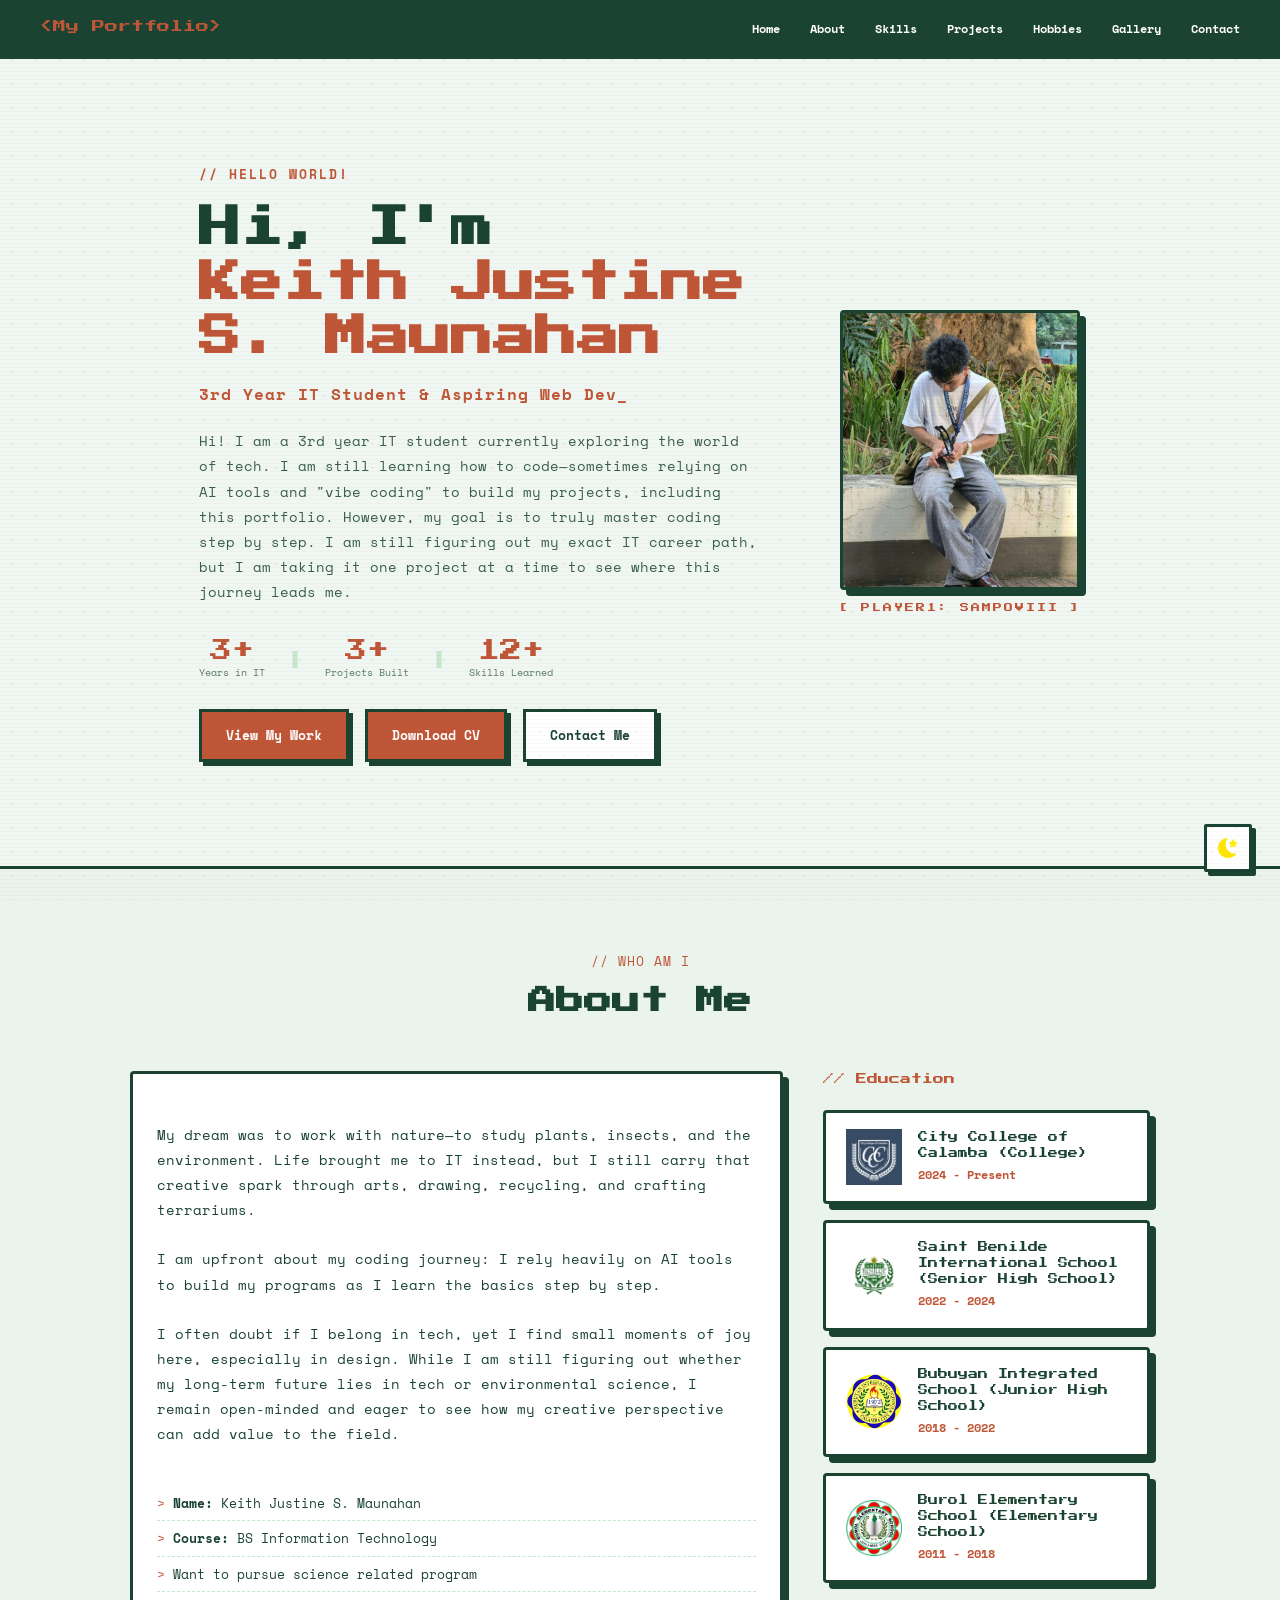
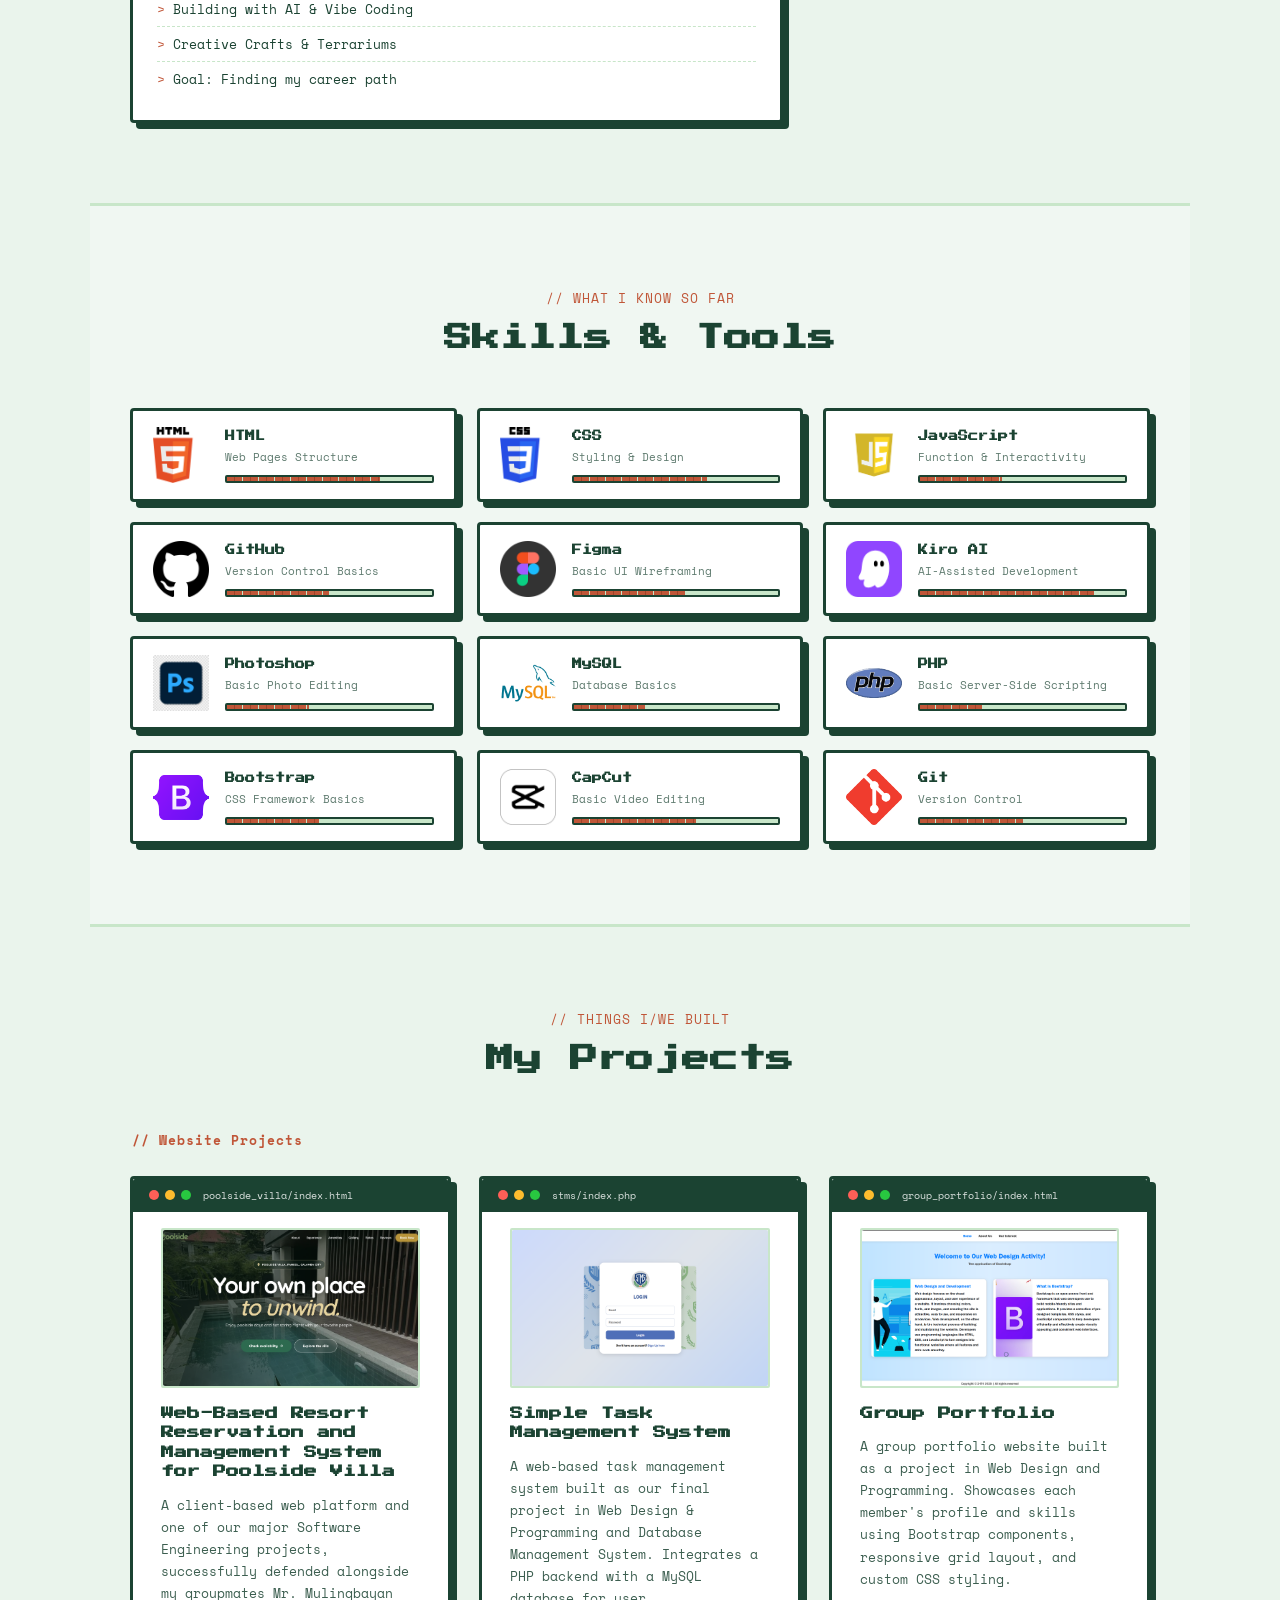
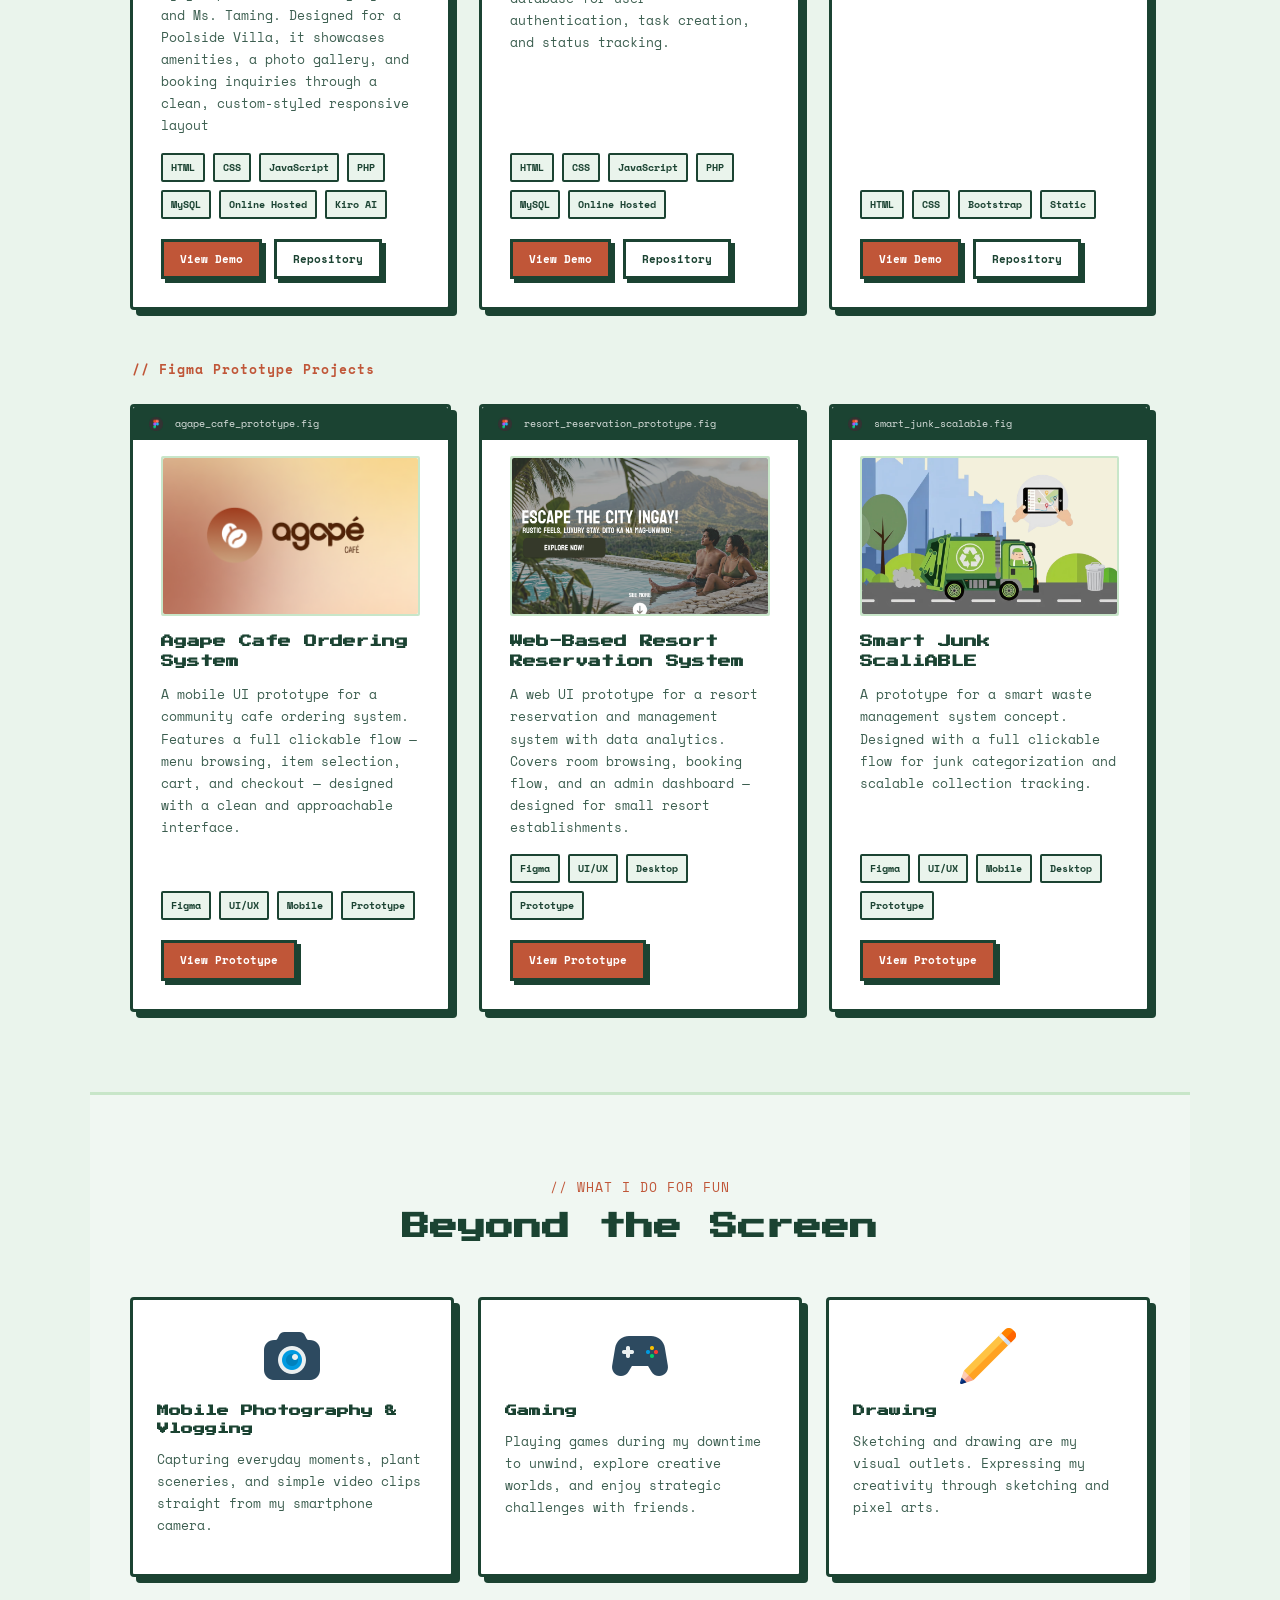
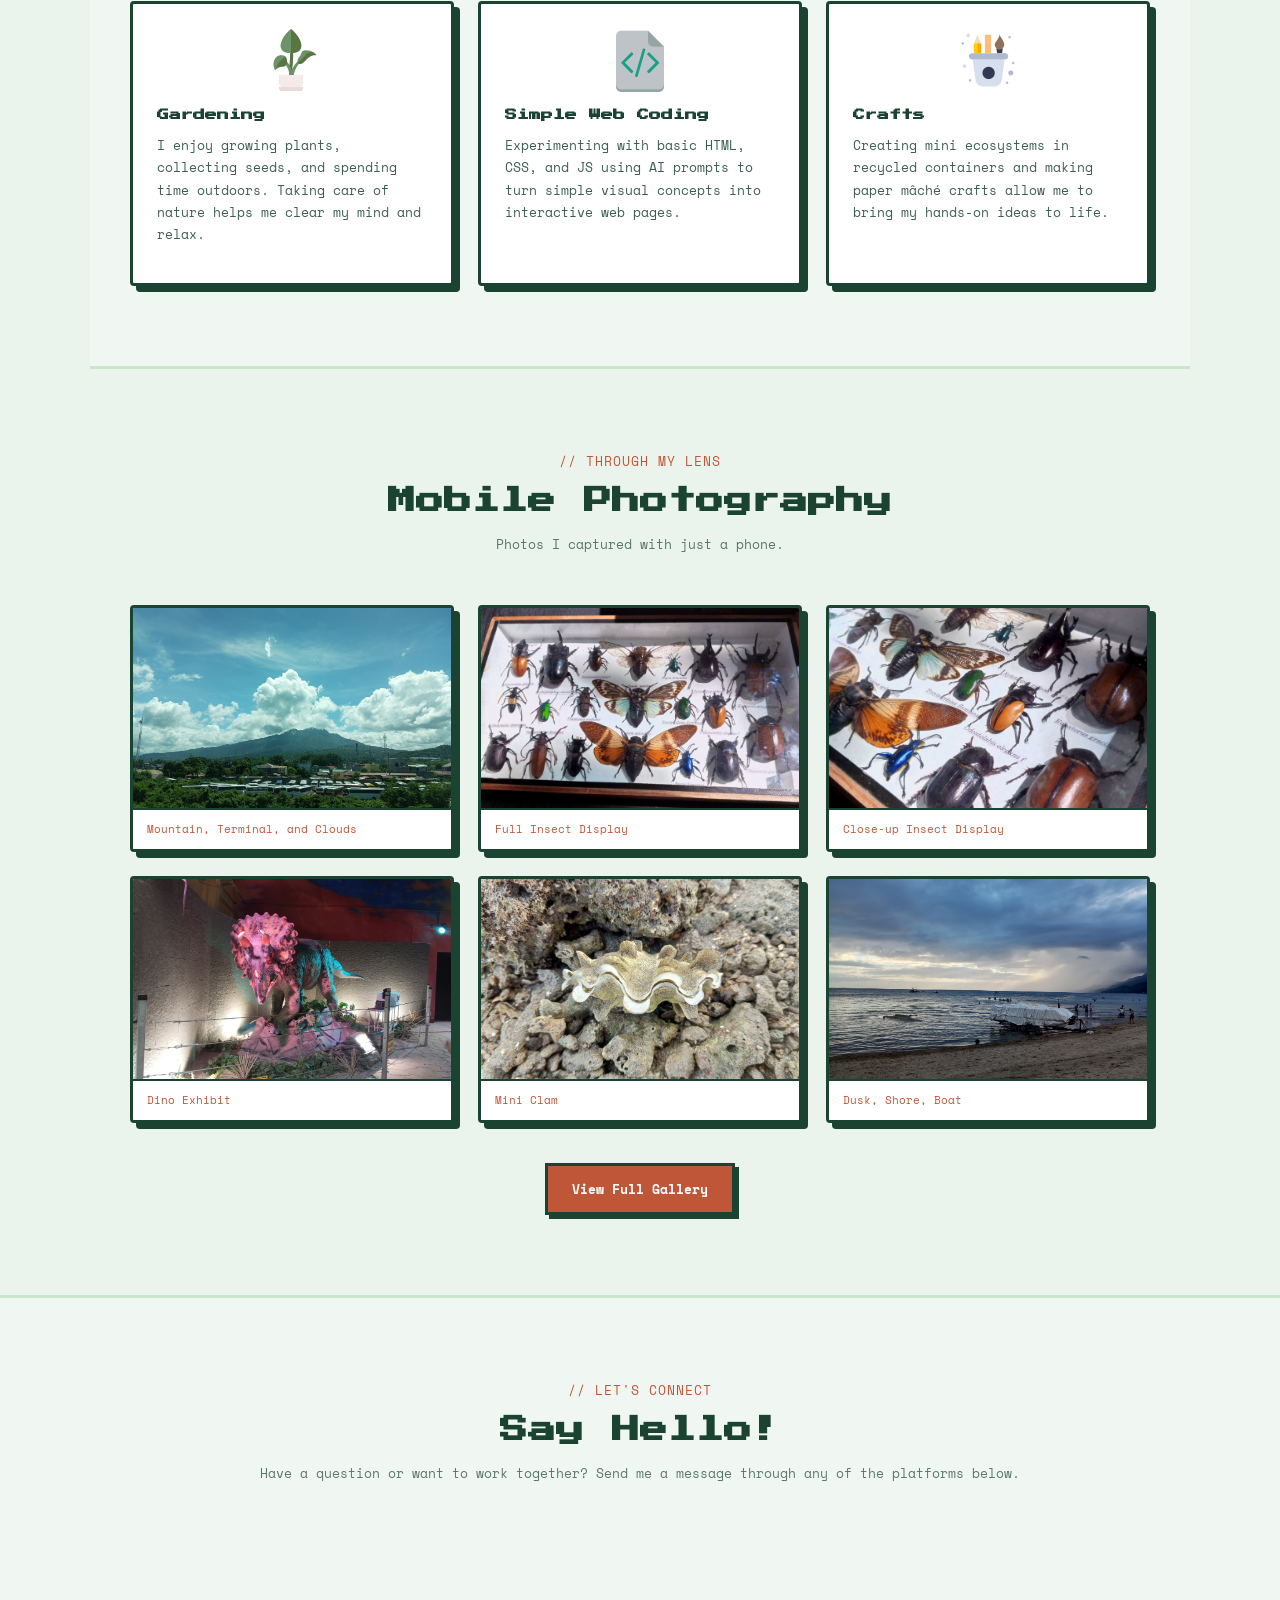
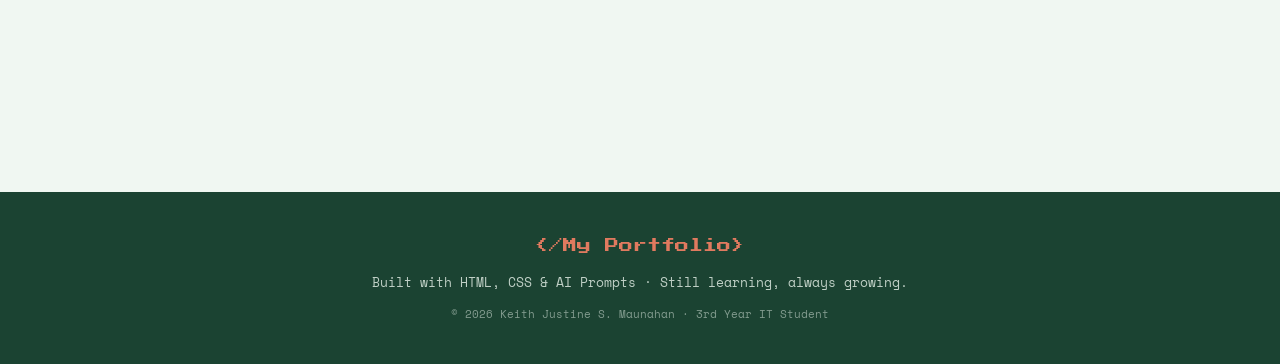
==== commit e4d5821e: "Update index.html" ====
--- a/index.html
+++ b/index.html
@@ -72,7 +72,7 @@
         </div>
         <div class="hero-stat-divider">|</div>
         <div class="hero-stat">
-          <span class="hero-stat-num" data-target="6">0</span>
+          <span class="hero-stat-num" data-target="12">0</span>
           <span class="hero-stat-label">Skills Learned</span>
         </div>
       </div>
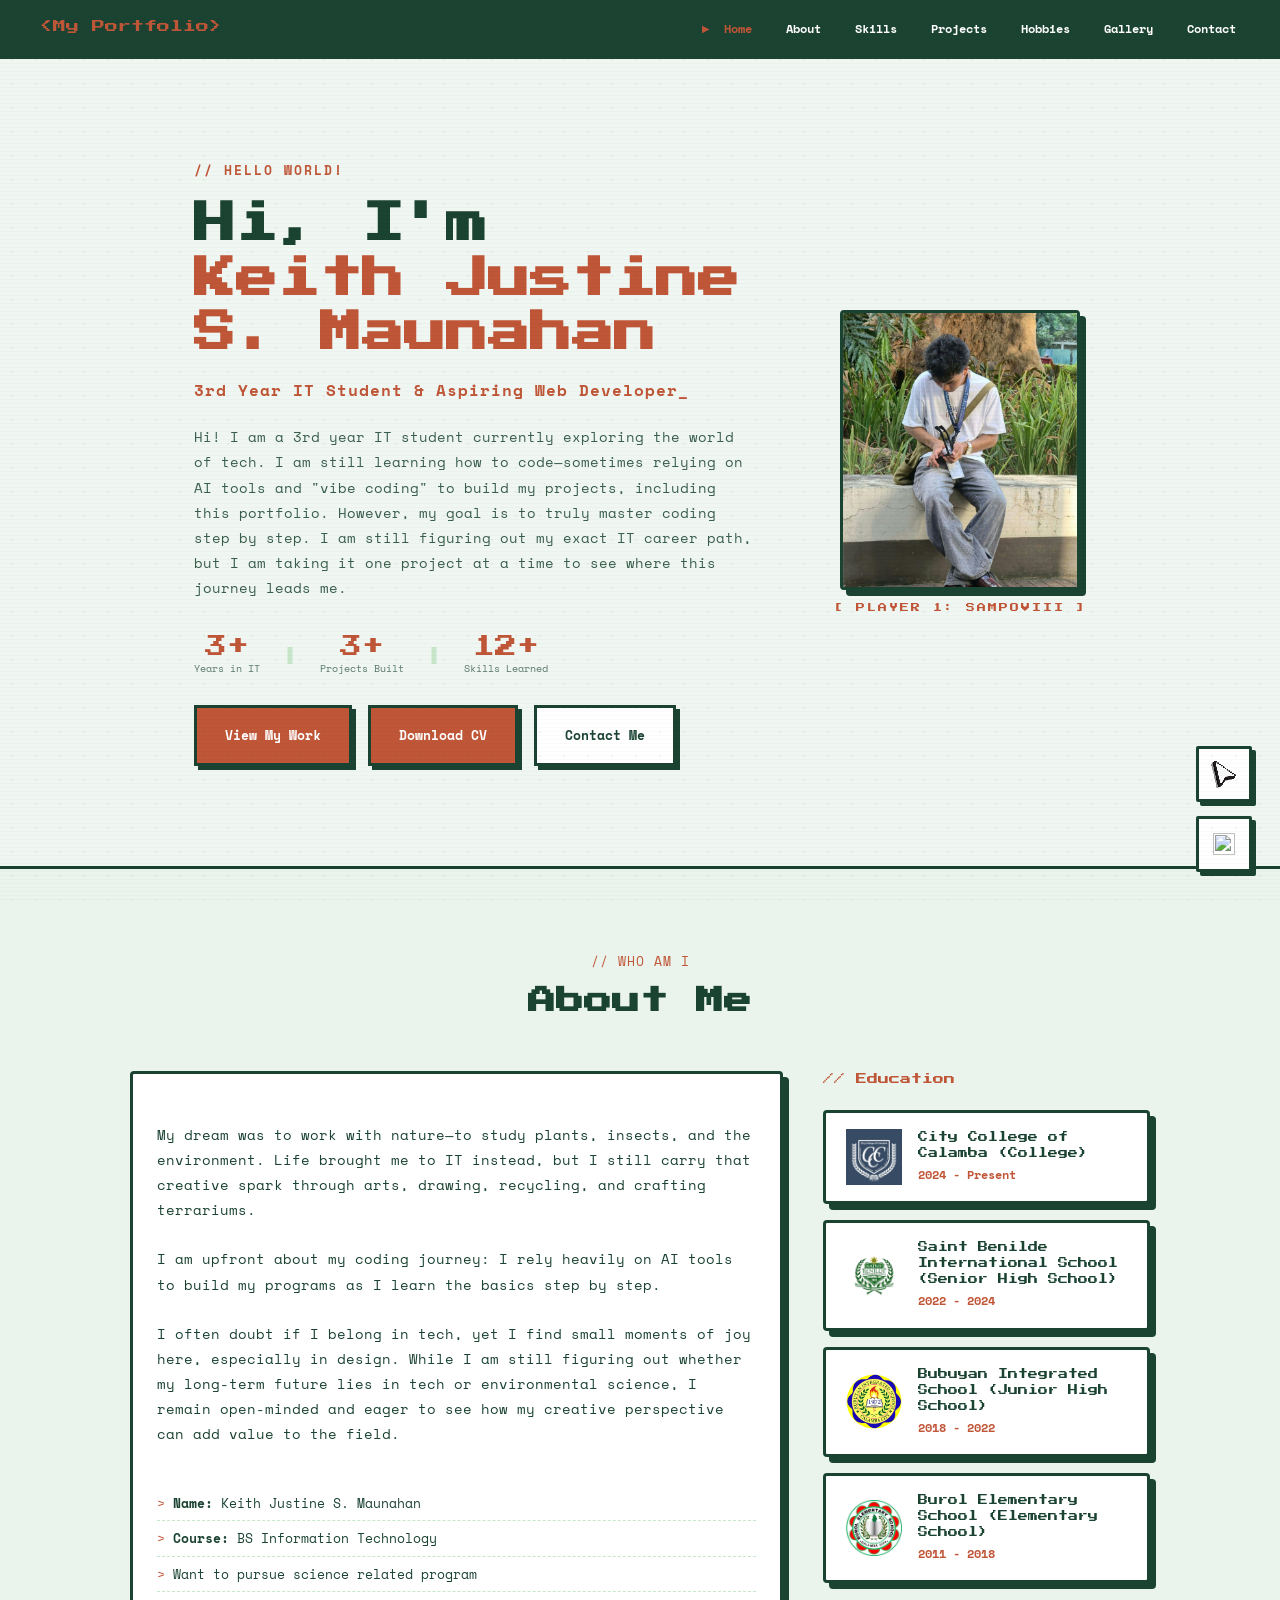
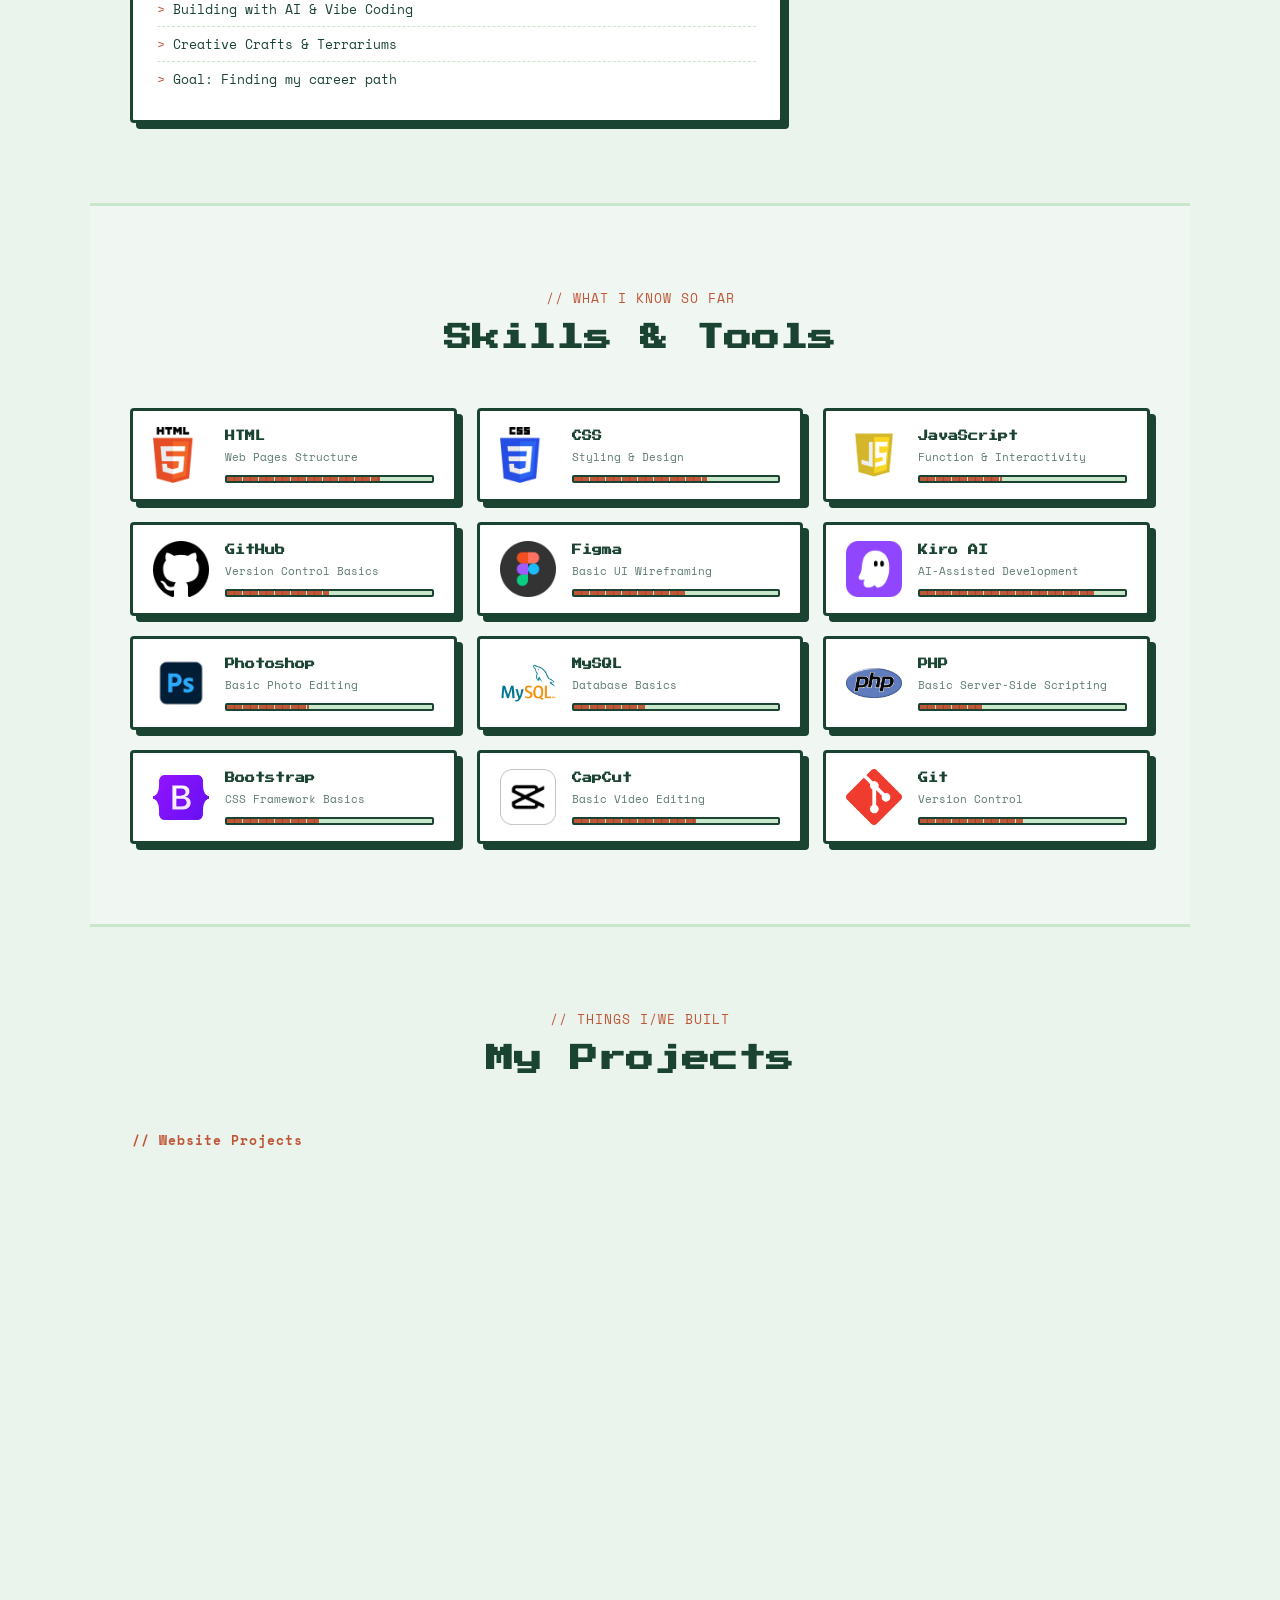
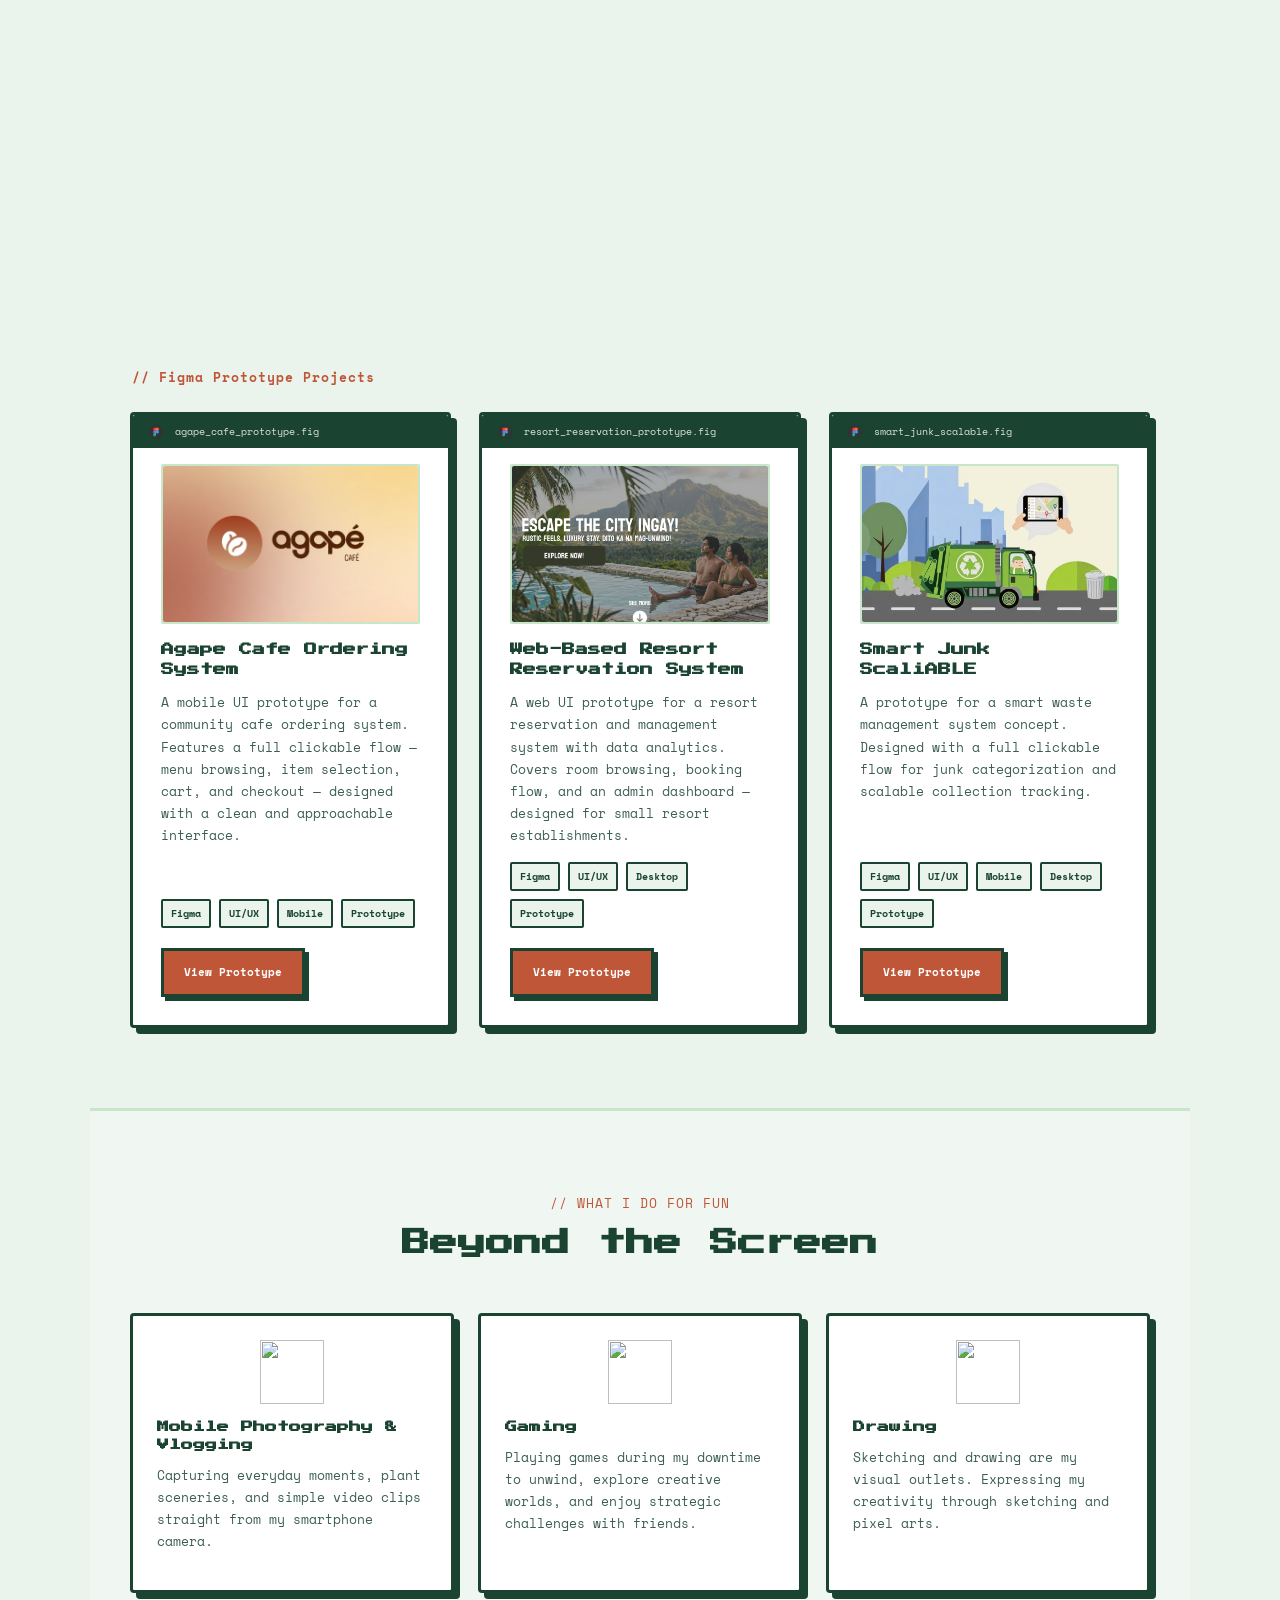
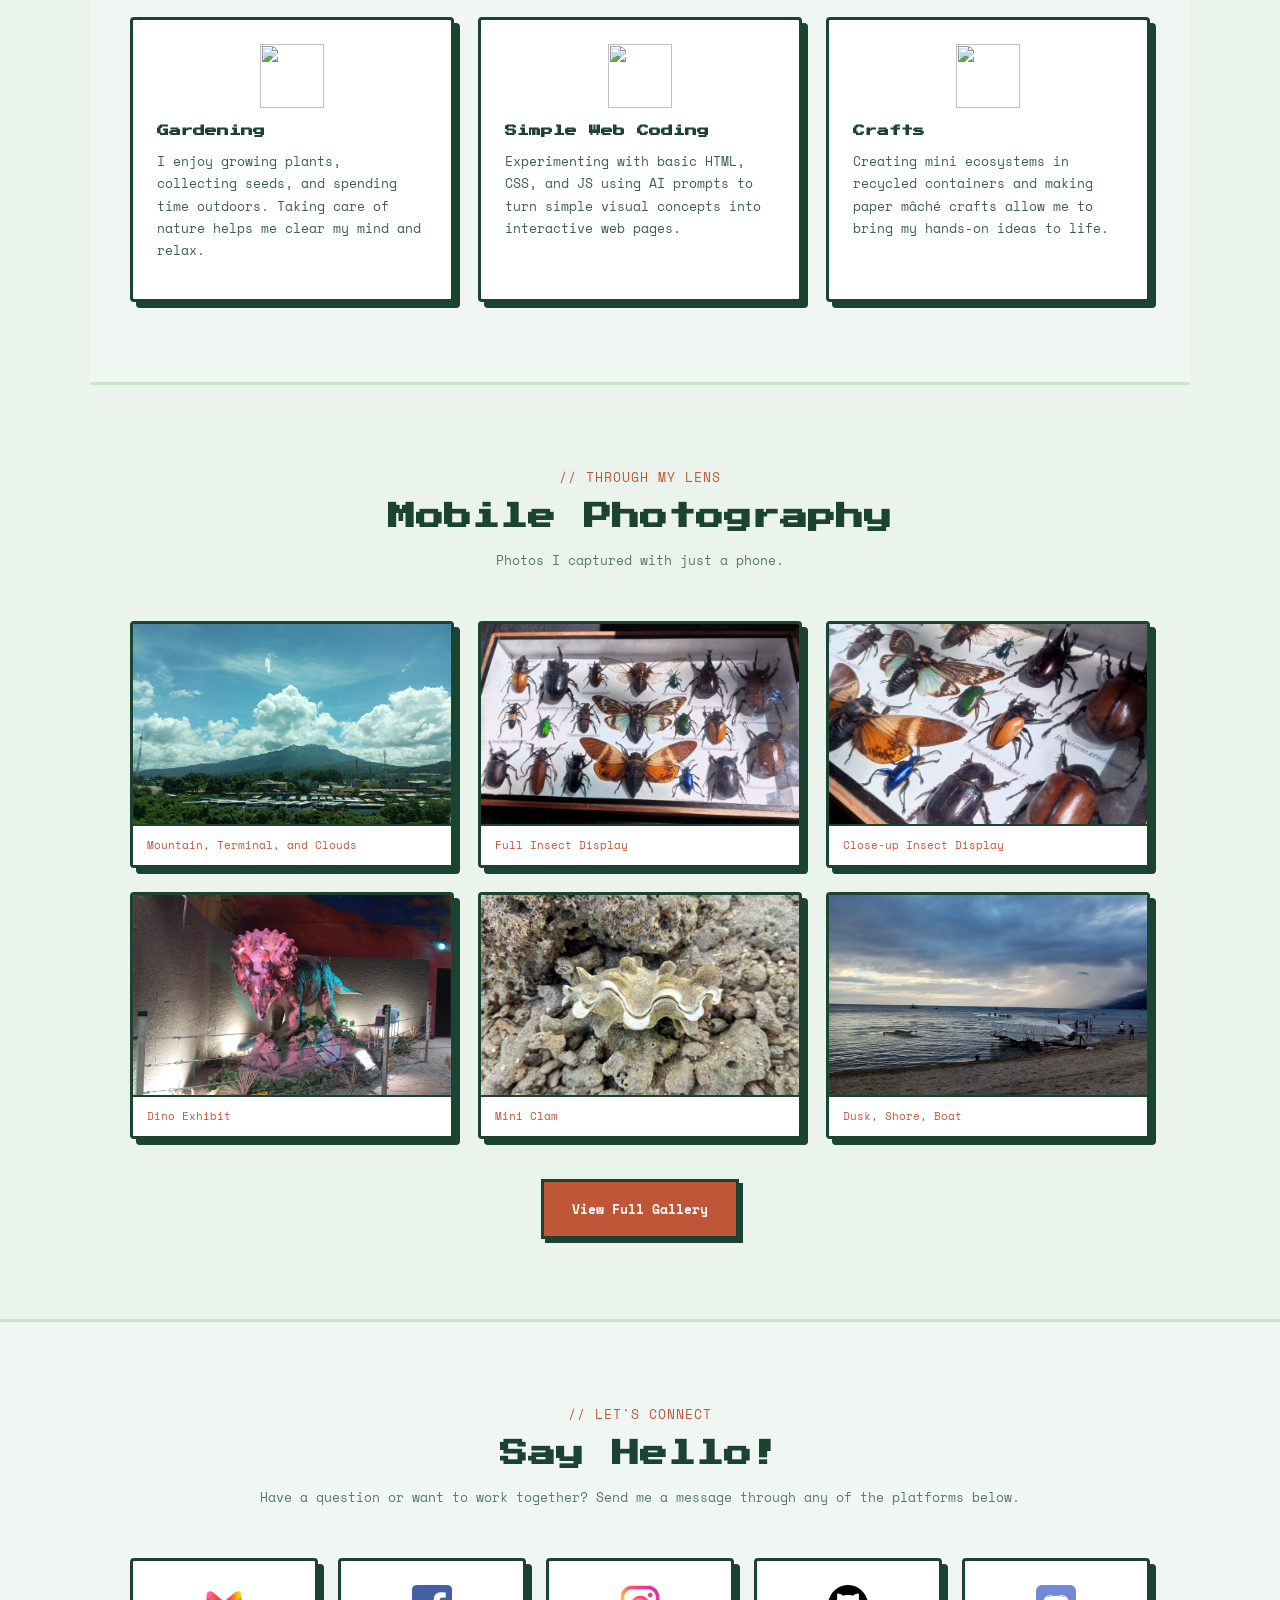
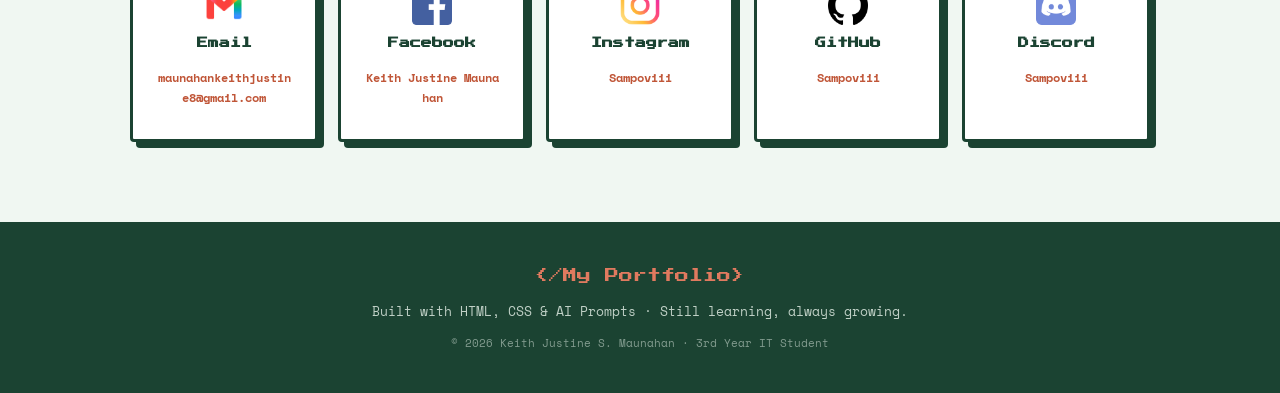
==== commit 627ea5f8: "Update my-portfolio website." ====
--- a/index.html
+++ b/index.html
@@ -4,7 +4,8 @@
 <head>
   <meta charset="UTF-8" />
   <meta name="viewport" content="width=device-width, initial-scale=1.0" />
-  <title>Portfolio | Keith Justine S. Maunahan</title>
+  <title>My Portfolio | Keith Justine S. Maunahan</title>
+  <link rel="icon" type="image/svg+xml" href="https://api.iconify.design/pixelarticons/save.svg?color=%23ffffff" />
   <link rel="stylesheet" href="assets/css/style.css" />
   <link rel="preconnect" href="https://fonts.googleapis.com" />
   <link rel="preconnect" href="https://fonts.gstatic.com" crossorigin />
@@ -12,20 +13,25 @@
 </head>
 
 <body>
-<script>
-  // Apply theme before first paint — prevents flash
-  if (localStorage.getItem('theme') === 'dark') document.body.classList.add('dark');
-</script>
+<script src="assets/js/theme.js"></script>
 
   <!-- Retro Scanlines Overlay -->
   <div class="scanlines" aria-hidden="true"></div>
+  <div class="pixel-particles" aria-hidden="true">
+    <span></span><span></span><span></span><span></span><span></span>
+    <span></span><span></span><span></span><span></span><span></span>
+  </div>
 
   <!-- Back to Top Button removed -->
 
   <!-- Dark Mode Toggle -->
   <button class="theme-toggle" id="themeToggle" title="Toggle dark mode" aria-label="Toggle dark mode">
-    <img src="assets/images/icons/moon_icon.png" alt="Dark mode" class="icon-moon" />
-    <img src="assets/images/icons/sun_icon.png" alt="Light mode" class="icon-sun" />
+    <img src="https://api.iconify.design/pixelarticons/moon.svg?color=%23c05638" alt="" aria-hidden="true" class="icon-moon" />
+    <img src="https://api.iconify.design/pixelarticons/sun.svg?color=%23f0a500" alt="" aria-hidden="true" class="icon-sun" />
+  </button>
+  <button class="cursor-toggle" id="cursorToggle" type="button" title="Switch to pixel pointer cursor" aria-label="Switch to pixel pointer cursor" aria-pressed="false">
+    <img src="assets/images/optimized/default_cursor.png" alt="" aria-hidden="true" class="cursor-icon-pointer" />
+    <img src="assets/images/pickaxe.png" alt="" aria-hidden="true" class="cursor-icon-pickaxe" />
   </button>
 
   <nav class="navbar">
@@ -89,16 +95,16 @@
       <div class="avatar-scene">
         <div class="avatar-card" id="avatarCard">
           <div class="avatar-face avatar-front">
-            <img src="assets/images/my_photo1.png" alt="Avatar Front" class="avatar-img" id="avatarFront" />
+            <img src="assets/images/optimized/avatar-light.jpg" alt="Avatar Front" class="avatar-img" id="avatarFront" fetchpriority="high" decoding="async" />
             <div class="avatar-click-hint">[ CLICK ]</div>
           </div>
           <div class="avatar-face avatar-back">
-            <img src="https://i.pinimg.com/originals/bf/1f/9d/bf1f9d35aba6d574a74aaf7fae9798d7.gif" alt="Avatar Back" class="avatar-img" id="avatarBack" />
+            <img src="https://i.pinimg.com/originals/bf/1f/9d/bf1f9d35aba6d574a74aaf7fae9798d7.gif" alt="Avatar Back" class="avatar-img" id="avatarBack" loading="lazy" decoding="async" />
             <div class="avatar-click-hint">[ CLICK ]</div>
           </div>
         </div>
       </div>
-      <div class="avatar-label">[ PLAYER1: SAMPOVIII ]</div>
+      <div class="avatar-label">[ PLAYER 1: SAMPOVIII ]</div>
     </div>
 
   </section>
@@ -241,7 +247,7 @@
       </div>
 
       <div class="skill-card reveal">
-        <img src="assets/images/icons/photoshop_icon.jpg" alt="Photoshop" class="skill-icon" />
+        <img src="assets/images/icons/photoshop_icon.png" alt="Photoshop" class="skill-icon" />
         <div class="skill-info">
           <h3 class="skill-name">Photoshop</h3>
           <p class="skill-desc">Basic Photo Editing</p>
@@ -316,7 +322,7 @@
           <span class="terminal-title">poolside_villa/index.html</span>
         </div>
         <div class="project-img">
-          <img src="assets/images/poolside_villa.png" alt="Poolside Villa Screenshot" class="project-screenshot" />
+          <img src="assets/images/optimized/poolside-villa.jpg" alt="Poolside Villa Screenshot" class="project-screenshot" loading="lazy" decoding="async" />
         </div>
         <h3 class="project-title">Web-Based Resort Reservation and Management System for Poolside Villa</h3>
         <p class="project-desc">
@@ -347,7 +353,7 @@
           <span class="terminal-title">stms/index.php</span>
         </div>
         <div class="project-img">
-          <img src="assets/images/stms.png" alt="Simple Task Management System Screenshot" class="project-screenshot" />
+          <img src="assets/images/optimized/stms.jpg" alt="Simple Task Management System Screenshot" class="project-screenshot" loading="lazy" decoding="async" />
         </div>
         <h3 class="project-title">Simple Task Management System</h3>
         <p class="project-desc">
@@ -378,7 +384,7 @@
           <span class="terminal-title">group_portfolio/index.html</span>
         </div>
         <div class="project-img">
-          <img src="assets/images/group_portfolio.png" alt="Group Portfolio Screenshot" class="project-screenshot" />
+          <img src="assets/images/optimized/group-portfolio.jpg" alt="Group Portfolio Screenshot" class="project-screenshot" loading="lazy" decoding="async" />
         </div>
         <h3 class="project-title">Group Portfolio</h3>
         <p class="project-desc">
@@ -412,7 +418,7 @@
           <span class="terminal-title">agape_cafe_prototype.fig</span>
         </div>
         <div class="project-img">
-          <img src="assets/images/agape_cafe.png" alt="Agape Cafe Prototype Screenshot" class="project-screenshot" />
+          <img src="assets/images/optimized/agape-cafe.jpg" alt="Agape Cafe Prototype Screenshot" class="project-screenshot" loading="lazy" decoding="async" />
         </div>
         <h3 class="project-title">Agape Cafe Ordering System</h3>
         <p class="project-desc">
@@ -438,7 +444,7 @@
           <span class="terminal-title">resort_reservation_prototype.fig</span>
         </div>
         <div class="project-img">
-          <img src="assets/images/resort_reservation.png" alt="Resort Reservation Prototype Screenshot" class="project-screenshot" />
+          <img src="assets/images/optimized/resort-reservation.jpg" alt="Resort Reservation Prototype Screenshot" class="project-screenshot" loading="lazy" decoding="async" />
         </div>
         <h3 class="project-title">Web-Based Resort Reservation System</h3>
         <p class="project-desc">
@@ -464,7 +470,7 @@
           <span class="terminal-title">smart_junk_scalable.fig</span>
         </div>
         <div class="project-img">
-          <img src="assets/images/Screenshot 2026-11-18 204557.png" alt="Smart Junk ScaliABLE Prototype Screenshot" class="project-screenshot" />
+          <img src="assets/images/optimized/smart-junk.jpg" alt="Smart Junk ScaliABLE Prototype Screenshot" class="project-screenshot" loading="lazy" decoding="async" />
         </div>
         <h3 class="project-title">Smart Junk ScaliABLE</h3>
         <p class="project-desc">
@@ -496,7 +502,8 @@
 
       <div class="hobby-card reveal">
         <div class="hobby-icon">
-          <img src="assets/images/icons/camera.png" alt="Mobile Photography" />
+          <img class="hobby-icon-image hobby-icon-light" src="https://api.iconify.design/pixelarticons/camera.svg?color=%23c05638" alt="" aria-hidden="true" />
+          <img class="hobby-icon-image hobby-icon-dark" src="https://api.iconify.design/pixelarticons/camera.svg?color=%23f0a500" alt="" aria-hidden="true" />
         </div>
         <h3 class="hobby-title">Mobile Photography & Vlogging</h3>
         <p class="hobby-desc">
@@ -506,7 +513,8 @@
 
       <div class="hobby-card reveal">
         <div class="hobby-icon">
-          <img src="assets/images/icons/gaming.png" alt="Gaming" />
+          <img class="hobby-icon-image hobby-icon-light" src="https://api.iconify.design/pixelarticons/gamepad.svg?color=%23c05638" alt="" aria-hidden="true" />
+          <img class="hobby-icon-image hobby-icon-dark" src="https://api.iconify.design/pixelarticons/gamepad.svg?color=%23f0a500" alt="" aria-hidden="true" />
         </div>
         <h3 class="hobby-title">Gaming</h3>
         <p class="hobby-desc">
@@ -516,7 +524,8 @@
 
       <div class="hobby-card reveal">
         <div class="hobby-icon">
-          <img src="assets/images/icons/drawing.png" alt="Drawing" />
+          <img class="hobby-icon-image hobby-icon-light" src="https://api.iconify.design/pixelarticons/pencil.svg?color=%23c05638" alt="" aria-hidden="true" />
+          <img class="hobby-icon-image hobby-icon-dark" src="https://api.iconify.design/pixelarticons/pencil.svg?color=%23f0a500" alt="" aria-hidden="true" />
         </div>
         <h3 class="hobby-title">Drawing</h3>
         <p class="hobby-desc">
@@ -526,7 +535,8 @@
 
       <div class="hobby-card reveal">
         <div class="hobby-icon">
-          <img src="assets/images/icons/gardening.png" alt="Gardening" />
+          <img class="hobby-icon-image hobby-icon-light" src="https://api.iconify.design/pixelarticons/leaf.svg?color=%23c05638" alt="" aria-hidden="true" />
+          <img class="hobby-icon-image hobby-icon-dark" src="https://api.iconify.design/pixelarticons/leaf.svg?color=%23f0a500" alt="" aria-hidden="true" />
         </div>
         <h3 class="hobby-title">Gardening</h3>
         <p class="hobby-desc">
@@ -536,7 +546,8 @@
 
       <div class="hobby-card reveal">
         <div class="hobby-icon">
-          <img src="assets/images/icons/web_projects.png" alt="Web Coding" />
+          <img class="hobby-icon-image hobby-icon-light" src="https://api.iconify.design/pixelarticons/code.svg?color=%23c05638" alt="" aria-hidden="true" />
+          <img class="hobby-icon-image hobby-icon-dark" src="https://api.iconify.design/pixelarticons/code.svg?color=%23f0a500" alt="" aria-hidden="true" />
         </div>
         <h3 class="hobby-title">Simple Web Coding</h3>
         <p class="hobby-desc">
@@ -546,7 +557,8 @@
 
       <div class="hobby-card reveal">
         <div class="hobby-icon">
-          <img src="assets/images/icons/crafts.png" alt="Crafts" />
+          <img class="hobby-icon-image hobby-icon-light" src="https://api.iconify.design/pixelarticons/brush.svg?color=%23c05638" alt="" aria-hidden="true" />
+          <img class="hobby-icon-image hobby-icon-dark" src="https://api.iconify.design/pixelarticons/brush.svg?color=%23f0a500" alt="" aria-hidden="true" />
         </div>
         <h3 class="hobby-title">Crafts</h3>
         <p class="hobby-desc">
@@ -567,32 +579,32 @@
     <div class="gallery-grid">
 
       <div class="gallery-item reveal">
-        <img src="assets/images/IMG_20231026_111419_089.jpg" alt="Photo 1" class="photo-box" />
+        <img src="assets/images/optimized/IMG_20231026_111419_089.jpg" alt="Photo 1" class="photo-box" loading="lazy" decoding="async" />
         <div class="caption"><p>Mountain, Terminal, and Clouds</p></div>
       </div>
 
       <div class="gallery-item reveal">
-        <img src="assets/images/IMG_20231109_130447_533.jpg" alt="Photo 2" class="photo-box" />
+        <img src="assets/images/optimized/IMG_20231109_130447_533.jpg" alt="Photo 2" class="photo-box" loading="lazy" decoding="async" />
         <div class="caption"><p>Full Insect Display</p></div>
       </div>
 
       <div class="gallery-item reveal">
-        <img src="assets/images/IMG_20231109_130508_630.jpg" alt="Photo 3" class="photo-box" />
+        <img src="assets/images/optimized/IMG_20231109_130508_630.jpg" alt="Photo 3" class="photo-box" loading="lazy" decoding="async" />
         <div class="caption"><p>Close-up Insect Display</p></div>
       </div>
 
       <div class="gallery-item reveal">
-        <img src="assets/images/IMG_20231109_173409_094.jpg" alt="Photo 4" class="photo-box" />
+        <img src="assets/images/optimized/IMG_20231109_173409_094.jpg" alt="Photo 4" class="photo-box" loading="lazy" decoding="async" />
         <div class="caption"><p>Dino Exhibit</p></div>
       </div>
 
       <div class="gallery-item reveal">
-        <img src="assets/images/IMG_20231228_083316_686.jpg" alt="Photo 5" class="photo-box" />
+        <img src="assets/images/optimized/IMG_20231228_083316_686.jpg" alt="Photo 5" class="photo-box" loading="lazy" decoding="async" />
         <div class="caption"><p>Mini Clam</p></div>
       </div>
 
       <div class="gallery-item reveal">
-        <img src="assets/images/IMG_20231228_165248_809.jpg" alt="Photo 6" class="photo-box" />
+        <img src="assets/images/optimized/IMG_20231228_165248_809.jpg" alt="Photo 6" class="photo-box" loading="lazy" decoding="async" />
         <div class="caption"><p>Dusk, Shore, Boat</p></div>
       </div>
 
@@ -617,7 +629,7 @@
         <div class="contact-card reveal">
           <img src="assets/images/icons/gmail.png" alt="Email" class="contact-icon" />
           <h3 class="contact-name">Email</h3>
-          <p class="contact-link">maunahankeithjustine8@gmail.com</p>
+          <a href="mailto:maunahankeithjustine8@gmail.com" class="contact-link">maunahankeithjustine8@gmail.com</a>
         </div>
 
         <div class="contact-card reveal">
@@ -656,207 +668,8 @@
     </div>
   </footer>
 
-  <!-- Typewriter + Scroll Reveal + Active Nav + Skill Bars + Counter + Avatar Flip -->
-  <script>
-    // ── 1. Typewriter Effect ──────────────────────────────────────────────
-    const words = ["Web Developer", "Photographer", "UI/UX Designer"];
-    let i = 0;
-    let timer;
-
-    function typingEffect() {
-      let word = words[i].split("");
-      var loopTyping = function() {
-        if (word.length > 0) {
-          document.getElementById('typewriter').innerHTML += word.shift();
-        } else {
-          deletingEffect();
-          return false;
-        }
-        timer = setTimeout(loopTyping, 120);
-      };
-      loopTyping();
-    }
-
-    function deletingEffect() {
-      let word = words[i].split("");
-      var loopDeleting = function() {
-        if (word.length > 0) {
-          word.pop();
-          document.getElementById('typewriter').innerHTML = word.join("");
-        } else {
-          i = words.length > (i + 1) ? i + 1 : 0;
-          typingEffect();
-          return false;
-        }
-        timer = setTimeout(loopDeleting, 60);
-      };
-      setTimeout(loopDeleting, 2000);
-    }
-
-    typingEffect();
-
-    // ── 2. Scroll Reveal (Intersection Observer) ─────────────────────────
-    const revealEls = document.querySelectorAll('.reveal');
-    const revealObserver = new IntersectionObserver((entries) => {
-      entries.forEach(entry => {
-        if (entry.isIntersecting) {
-          entry.target.classList.add('visible');
-          const bars = entry.target.querySelectorAll('.skill-bar-fill');
-          bars.forEach(bar => {
-            const target = bar.style.width;
-            bar.style.width = '0%';
-            setTimeout(() => { bar.style.width = target; }, 100);
-          });
-        }
-      });
-    }, { threshold: 0.12 });
-
-    revealEls.forEach(el => revealObserver.observe(el));
-
-    // ── 3. Active Nav Link on Scroll ─────────────────────────────────────
-    const sections = document.querySelectorAll('section[id], div[id]');
-    const navLinks = document.querySelectorAll('.nav-links a');
-
-    const navObserver = new IntersectionObserver((entries) => {
-      entries.forEach(entry => {
-        if (entry.isIntersecting) {
-          navLinks.forEach(link => link.classList.remove('active'));
-          const active = document.querySelector(`.nav-links a[href="#${entry.target.id}"]`);
-          if (active) active.classList.add('active');
-        }
-      });
-    }, { threshold: 0.4 });
-
-    sections.forEach(sec => navObserver.observe(sec));
-
-    // ── 4. Stat Counter Animation ─────────────────────────────────────────
-    function animateCounter(el, target, duration) {
-      let start = 0;
-      const step = target / (duration / 16);
-      const tick = () => {
-        start += step;
-        if (start >= target) { el.textContent = target + '+'; return; }
-        el.textContent = Math.floor(start);
-        requestAnimationFrame(tick);
-      };
-      requestAnimationFrame(tick);
-    }
-
-    const statsObserver = new IntersectionObserver((entries) => {
-      entries.forEach(entry => {
-        if (entry.isIntersecting) {
-          document.querySelectorAll('.hero-stat-num').forEach(el => {
-            animateCounter(el, parseInt(el.dataset.target), 800);
-          });
-          statsObserver.disconnect();
-        }
-      });
-    }, { threshold: 0.5 });
-
-    const heroStats = document.querySelector('.hero-stats');
-    if (heroStats) statsObserver.observe(heroStats);
-
-    // ── 5. Click-to-flip Avatar Card ─────────────────────────────────────
-    // 10 fast spins → 5 slow spins → lands on correct face
-    const avatarCard = document.getElementById('avatarCard');
-    let   isBack     = false;   // tracks which face is currently showing
-    let   isSpinning = false;   // blocks clicks while animating
-
-    avatarCard.addEventListener('click', () => {
-      if (isSpinning) return;   // ignore clicks mid-spin
-      isSpinning = true;
-
-      // Remove whichever class might still be on from last time
-      avatarCard.classList.remove('flip-to-back', 'flip-to-front');
-
-      // Force a reflow so the browser registers the class removal
-      void avatarCard.offsetWidth;
-
-      if (!isBack) {
-        avatarCard.classList.add('flip-to-back');
-      } else {
-        avatarCard.classList.add('flip-to-front');
-      }
-
-      setTimeout(() => {
-        isBack = !isBack;
-        isSpinning = false;
-      }, 1000);
-    });
-    // ── 6. Dark Mode Toggle — ripple wipe transition ─────────────────────
-    const themeToggle = document.getElementById('themeToggle');
-
-    // ── Avatar image sets per theme ──
-    // Light mode images
-    const AVATAR_LIGHT = {
-      front: 'assets/images/my_photo1.png',
-      back:  'https://i.pinimg.com/originals/bf/1f/9d/bf1f9d35aba6d574a74aaf7fae9798d7.gif'
-    };
-    // Dark mode images — replace these filenames with your actual dark photos
-    const AVATAR_DARK = {
-      front: 'assets/images/my_photo2.png',   // ← swap with your dark front image
-      back:  'https://upload-os-bbs.hoyolab.com/upload/2026/08/14/112138931/ed7bb8a8d9e31fdb633781e4a7904fab_2956014821842979295.gif'    // ← swap with your dark back image
-    };
-
-    function applyAvatarTheme(isDark) {
-      const set = isDark ? AVATAR_DARK : AVATAR_LIGHT;
-      document.getElementById('avatarFront').src = set.front;
-      document.getElementById('avatarBack').src  = set.back;
-    }
-
-    // Apply saved preference immediately (no animation on load)
-    if (localStorage.getItem('theme') === 'dark') {
-      document.body.classList.add('dark');
-      applyAvatarTheme(true);
-    }
-
-    themeToggle.addEventListener('click', () => {
-      const btn = themeToggle;
-      const rect = btn.getBoundingClientRect();
-
-      const originX = rect.left + rect.width  / 2;
-      const originY = rect.top  + rect.height / 2;
-      const maxDist = Math.hypot(
-        Math.max(originX, window.innerWidth  - originX),
-        Math.max(originY, window.innerHeight - originY)
-      ) * 2;
-
-      const ripple = document.createElement('div');
-      ripple.style.cssText = `
-        position: fixed;
-        left: ${originX}px;
-        top:  ${originY}px;
-        width:  0px;
-        height: 0px;
-        border-radius: 50%;
-        transform: translate(-50%, -50%);
-        pointer-events: none;
-        z-index: 99998;
-        background: ${document.body.classList.contains('dark') ? '#eaf4ec' : '#13101f'};
-      `;
-      document.body.appendChild(ripple);
-
-      ripple.animate([
-        { width: '0px',          height: '0px',          opacity: 1 },
-        { width: maxDist + 'px', height: maxDist + 'px', opacity: 1 }
-      ], { duration: 500, easing: 'cubic-bezier(0.22, 1, 0.36, 1)', fill: 'forwards' })
-        .onfinish = () => {
-          // Switch theme
-          document.body.classList.toggle('dark');
-          const nowDark = document.body.classList.contains('dark');
-          localStorage.setItem('theme', nowDark ? 'dark' : 'light');
-
-          // Swap avatar images to match new theme
-          applyAvatarTheme(nowDark);
-
-          ripple.animate([
-            { opacity: 1 },
-            { opacity: 0 }
-          ], { duration: 300, easing: 'ease', fill: 'forwards' })
-            .onfinish = () => ripple.remove();
-        };
-    });
-  </script>
+  <script src="assets/js/index.js" defer></script>
+  <script src="assets/js/pickaxe-cursor.js" defer></script>
 
 </body>
 </html>
--- a/assets/css/style.css
+++ b/assets/css/style.css
@@ -96,7 +96,7 @@
 /* ── Buttons ── */
 .btn {
   display: inline-block;
-  padding: 12px 24px;
+  padding: 16px 28px;
   font-family: 'Space Mono', 'Courier New', monospace;
   font-size: 13px;
   font-weight: 700;
@@ -132,7 +132,7 @@
 }
 
 .btn-sm {
-  padding: 8px 16px;
+  padding: 12px 20px;
   font-size: 11px;
 }
 
@@ -212,7 +212,7 @@
   color: var(--text-nav);
   font-weight: 700;
   position: relative;
-  padding-left: 0;
+  padding: 5px 4px 5px 0;
   transition: color 0.2s ease, padding-left 0.2s ease;
 }
 
@@ -222,11 +222,10 @@
   position: absolute;
   left: -18px;
   top: 50%;
-  translate: 0 -50%;
   font-size: 9px;
   color: var(--accent);
   opacity: 0;
-  transform: translateX(-6px);
+  transform: translate(-6px, -50%);
   transition: opacity 0.2s ease, transform 0.2s ease;
 }
 
@@ -239,7 +238,7 @@
 .nav-links a:hover::before,
 .nav-links a.active::before {
   opacity: 1;
-  transform: translateX(0);
+  transform: translate(0, -50%);
 }
 
 /* =========================================
@@ -857,10 +856,23 @@
   margin-bottom: 14px;
 }
 
-.hobby-icon img {
+.hobby-icon-image {
   width: 64px;
   height: 64px;
   object-fit: contain;
+  image-rendering: pixelated;
+}
+
+.hobby-icon-dark {
+  display: none;
+}
+
+body.dark .hobby-icon-light {
+  display: none;
+}
+
+body.dark .hobby-icon-dark {
+  display: block;
 }
 
 .hobby-title {
@@ -993,6 +1005,11 @@
   font-weight: 700;
   word-break: break-all;
   transition: opacity 0.2s ease;
+}
+
+a.contact-link {
+  display: inline-block;
+  padding: 6px 4px;
 }
 
 .contact-link:hover {
@@ -1191,6 +1208,201 @@
   z-index: 10000;
 }
 
+.pixel-particles {
+  position: fixed;
+  inset: 0;
+  overflow: hidden;
+  pointer-events: none;
+  z-index: 9997;
+}
+
+.pixel-particles span {
+  position: absolute;
+  width: var(--particle-size, 5px);
+  height: var(--particle-size, 5px);
+  background-color: var(--accent);
+  opacity: 0;
+  animation: pixel-float 9s steps(5, end) infinite;
+}
+
+.pixel-particles span:nth-child(1)  { left: 7%;  top: 16%; --pixel-drift-x: 14px; --pixel-drift-y: -12px; }
+.pixel-particles span:nth-child(2)  { left: 23%; top: 72%; --pixel-drift-x: -12px; --pixel-drift-y: -18px; }
+.pixel-particles span:nth-child(3)  { left: 40%; top: 36%; --pixel-drift-x: 20px; --pixel-drift-y: -14px; }
+.pixel-particles span:nth-child(4)  { left: 61%; top: 20%; --pixel-drift-x: -16px; --pixel-drift-y: -24px; }
+.pixel-particles span:nth-child(5)  { left: 78%; top: 66%; --pixel-drift-x: 11px; --pixel-drift-y: -16px; }
+.pixel-particles span:nth-child(6)  { left: 91%; top: 30%; --pixel-drift-x: -18px; --pixel-drift-y: -20px; }
+.pixel-particles span:nth-child(7)  { left: 15%; top: 52%; --pixel-drift-x: 17px; --pixel-drift-y: -22px; }
+.pixel-particles span:nth-child(8)  { left: 51%; top: 82%; --pixel-drift-x: -14px; --pixel-drift-y: -12px; }
+.pixel-particles span:nth-child(9)  { left: 73%; top: 43%; --pixel-drift-x: 20px; --pixel-drift-y: -26px; }
+.pixel-particles span:nth-child(10) { left: 34%; top: 9%;  --pixel-drift-x: -12px; --pixel-drift-y: -18px; }
+
+body.dark .pixel-particles span {
+  width: 3px;
+  height: 3px;
+  background-color: #fff1a8;
+  box-shadow: 0 0 7px 2px rgba(240, 165, 0, 0.65);
+  animation-name: firefly-float;
+  animation-timing-function: ease-in-out;
+}
+
+@keyframes pixel-float {
+  0%, 100% { opacity: 0; transform: translate3d(0, 8px, 0) scale(0.5); }
+  18% { opacity: 0.68; transform: translate3d(var(--pixel-drift-x), var(--pixel-drift-y), 0) scale(1.1); }
+  48% { opacity: 0.5; transform: translate3d(var(--pixel-drift-x), calc(var(--pixel-drift-y) - 7px), 0) scale(0.9); }
+  72% { opacity: 0.62; transform: translate3d(var(--pixel-drift-x), var(--pixel-drift-y), 0) scale(1); }
+}
+
+@keyframes firefly-float {
+  0%, 100% { opacity: 0; transform: translate3d(0, 0, 0) scale(0.45); }
+  14% { opacity: 0.9; transform: translate3d(var(--firefly-x1), var(--firefly-y1), 0) scale(1.1); }
+  31% { opacity: 0.24; transform: translate3d(var(--firefly-x2), var(--firefly-y2), 0) scale(0.7); }
+  49% { opacity: 0.85; transform: translate3d(var(--firefly-x3), var(--firefly-y3), 0) scale(1.15); }
+  68% { opacity: 0.28; transform: translate3d(var(--firefly-x4), var(--firefly-y4), 0) scale(0.75); }
+  86% { opacity: 0.78; transform: translate3d(var(--firefly-x5), var(--firefly-y5), 0) scale(1); }
+}
+
+.pixel-custom-cursor {
+  display: none;
+}
+
+.pickaxe-particle-layer {
+  position: fixed;
+  inset: 0;
+  overflow: hidden;
+  pointer-events: none;
+  z-index: 10002;
+}
+
+.pickaxe-particle-layer > span {
+  position: absolute;
+  width: var(--particle-size);
+  height: var(--particle-size);
+  background-color: var(--particle-color);
+  box-shadow: 1px 1px 0 rgba(23, 23, 23, 0.65);
+  animation: pixel-block-break 460ms steps(5, end) forwards;
+}
+
+@media (min-width: 769px) and (hover: hover) and (pointer: fine) {
+  body.has-pixel-custom-cursor,
+  body.has-pixel-custom-cursor * {
+    cursor: none !important;
+  }
+
+  .pixel-custom-cursor {
+    display: block;
+    position: fixed;
+    top: 0;
+    left: 0;
+    opacity: 0;
+    pointer-events: none;
+    visibility: hidden;
+    z-index: 10001;
+  }
+
+  .pixel-custom-cursor.is-pickaxe {
+    width: 52px;
+    height: 52px;
+    transform: translate(-51px, -26px);
+  }
+
+  .pixel-custom-cursor.is-pointer {
+    width: 36px;
+    height: 36px;
+  }
+
+  .pixel-custom-cursor.is-pointer.is-arrow {
+    transform: translate(-5px, -2px);
+  }
+
+  .pixel-custom-cursor.is-pointer.is-hand {
+    width: 48px;
+    height: 48px;
+    transform: translate(-14px, -2px);
+  }
+
+  .pixel-custom-cursor.is-visible {
+    opacity: 1;
+    visibility: visible;
+  }
+
+  .pixel-custom-cursor img {
+    display: block;
+    width: 100%;
+    height: 100%;
+    image-rendering: pixelated;
+  }
+
+  .pixel-custom-cursor .cursor-hand {
+    display: none;
+  }
+
+  .pixel-custom-cursor.is-pointer.is-hand .cursor-image {
+    display: none;
+  }
+
+  .pixel-custom-cursor.is-pointer.is-hand .cursor-hand {
+    display: block;
+  }
+
+  .pixel-custom-cursor.is-pickaxe img {
+    transform-origin: 3px 50px;
+  }
+
+  .pixel-custom-cursor.is-pickaxe.is-swinging img {
+    animation: pixel-pickaxe-swing 380ms steps(6, end);
+  }
+}
+
+@keyframes pixel-pickaxe-swing {
+  0%   { transform: rotate(0deg); }
+  42%  { transform: rotate(72deg); }
+  70%  { transform: rotate(-12deg); }
+  100% { transform: rotate(0deg); }
+}
+
+@keyframes pixel-block-break {
+  0% {
+    opacity: 1;
+    transform: translate(-50%, -50%) scale(1);
+  }
+  48% {
+    transform: translate(var(--particle-mid-x), var(--particle-mid-y)) scale(1);
+  }
+  100% {
+    opacity: 0;
+    transform: translate(var(--particle-x), var(--particle-y)) rotate(var(--particle-rotation)) scale(0.5);
+  }
+}
+
+@media (prefers-reduced-motion: reduce) {
+  html {
+    scroll-behavior: auto;
+  }
+
+  .pixel-particles span {
+    animation: none;
+    opacity: 0;
+  }
+
+  .pixel-custom-cursor.is-pickaxe.is-swinging img {
+    animation: none;
+  }
+}
+
+@media (pointer: coarse) {
+  .nav-links a,
+  .back-btn,
+  .btn {
+    display: inline-flex;
+    align-items: center;
+    min-height: 44px;
+  }
+
+  .btn {
+    justify-content: center;
+  }
+}
+
 /* ── Typewriter blinking cursor ── */
 .cursor {
   display: inline-block;
@@ -1256,6 +1468,18 @@
 .reveal:nth-child(11) { transition-delay: 0.70s; }
 .reveal:nth-child(12) { transition-delay: 0.77s; }
 
+.skill-card.reveal-complete,
+.hobby-card.reveal-complete,
+.project-card.reveal-complete,
+.contact-card.reveal-complete,
+.gallery-item.reveal-complete {
+  transition: transform 0.22s cubic-bezier(0.22, 1, 0.36, 1),
+              box-shadow 0.22s cubic-bezier(0.22, 1, 0.36, 1),
+              background-color var(--theme-speed) ease,
+              border-color var(--theme-speed) ease;
+  transition-delay: 0s;
+}
+
 /* ── UNIVERSAL CARD HOVER ──
    Every card type: lifts up-left, shadow expands
    down-right. Like selecting a tile in a game menu.
@@ -1280,13 +1504,17 @@
   transform: scale(1.05);
 }
 
+.gallery-item .photo-box {
+  transition: transform 0.22s cubic-bezier(0.22, 1, 0.36, 1);
+}
+
 /* ── Gallery viewfinder vignette on hover ── */
 .gallery-item::after {
   content: "";
   position: absolute;
   inset: 0;
   box-shadow: inset 0 0 0px 0px rgba(0,0,0,0);
-  transition: box-shadow 0.35s ease;
+  transition: box-shadow 0.22s cubic-bezier(0.22, 1, 0.36, 1);
   pointer-events: none;
   border-radius: 4px;
 }
@@ -1325,7 +1553,7 @@
 /* ── Hobby icon animations — each maps to its hobby ── */
 
 /* 1. Camera — shutter flash */
-.hobby-card:nth-child(1):hover .hobby-icon img {
+.hobby-card:nth-child(1):hover .hobby-icon-image {
   animation: shutter 0.3s ease;
 }
 @keyframes shutter {
@@ -1336,7 +1564,7 @@
 }
 
 /* 2. Gaming — controller rumble */
-.hobby-card:nth-child(2):hover .hobby-icon img {
+.hobby-card:nth-child(2):hover .hobby-icon-image {
   animation: rumble 0.4s cubic-bezier(0.22, 1, 0.36, 1);
 }
 @keyframes rumble {
@@ -1350,7 +1578,7 @@
 }
 
 /* 3. Drawing — pencil wiggle */
-.hobby-card:nth-child(3):hover .hobby-icon img {
+.hobby-card:nth-child(3):hover .hobby-icon-image {
   animation: pencil-wiggle 0.45s cubic-bezier(0.22, 1, 0.36, 1);
   transform-origin: bottom center;
 }
@@ -1364,7 +1592,7 @@
 }
 
 /* 4. Gardening — plant sway */
-.hobby-card:nth-child(4):hover .hobby-icon img {
+.hobby-card:nth-child(4):hover .hobby-icon-image {
   animation: plant-sway 0.65s ease-in-out;
   transform-origin: bottom center;
 }
@@ -1377,7 +1605,7 @@
 }
 
 /* 5. Web coding — power-up flash */
-.hobby-card:nth-child(5):hover .hobby-icon img {
+.hobby-card:nth-child(5):hover .hobby-icon-image {
   animation: powerup 0.35s cubic-bezier(0.22, 1, 0.36, 1);
 }
 @keyframes powerup {
@@ -1388,7 +1616,7 @@
 }
 
 /* 6. Crafts — tilt pick-up */
-.hobby-card:nth-child(6):hover .hobby-icon img {
+.hobby-card:nth-child(6):hover .hobby-icon-image {
   animation: craft-tilt 0.45s cubic-bezier(0.22, 1, 0.36, 1);
   transform-origin: bottom left;
 }
@@ -1422,8 +1650,8 @@
   bottom: 28px;
   right: 28px;
   z-index: 9998;
-  width: 48px;
-  height: 48px;
+  width: 56px;
+  height: 56px;
   border: 3px solid var(--border);
   box-shadow: 4px 4px 0px var(--shadow);
   background-color: var(--surface);
@@ -1450,6 +1678,69 @@
   box-shadow: 0px 0px 0px var(--shadow);
 }
 
+.cursor-toggle {
+  display: none;
+  position: fixed;
+  right: 28px;
+  bottom: 98px;
+  z-index: 9998;
+  width: 56px;
+  height: 56px;
+  align-items: center;
+  justify-content: center;
+  border: 3px solid var(--border);
+  box-shadow: 4px 4px 0px var(--shadow);
+  background-color: var(--surface);
+  cursor: pointer;
+  border-radius: 2px;
+  transition: transform 0.2s cubic-bezier(0.22, 1, 0.36, 1),
+              box-shadow 0.2s cubic-bezier(0.22, 1, 0.36, 1),
+              background-color var(--theme-speed) ease,
+              border-color var(--theme-speed) ease;
+}
+
+.cursor-toggle:hover {
+  transform: translate(-3px, -3px);
+  box-shadow: 7px 7px 0px var(--shadow);
+}
+
+.cursor-toggle:active {
+  transform: translate(4px, 4px);
+  box-shadow: 0px 0px 0px var(--shadow);
+}
+
+.cursor-toggle img {
+  width: 24px;
+  height: 24px;
+  object-fit: contain;
+  image-rendering: pixelated;
+}
+
+.cursor-toggle .cursor-icon-pointer {
+  width: 28px;
+  height: 28px;
+}
+
+.cursor-toggle .cursor-icon-pickaxe {
+  width: 32px;
+  height: 32px;
+  display: none;
+}
+
+.cursor-toggle.is-pointer .cursor-icon-pointer {
+  display: none;
+}
+
+.cursor-toggle.is-pointer .cursor-icon-pickaxe {
+  display: block;
+}
+
+@media (min-width: 769px) and (hover: hover) and (pointer: fine) {
+  .cursor-toggle {
+    display: flex;
+  }
+}
+
 .theme-toggle .icon-moon,
 .theme-toggle .icon-sun {
   width: 22px;
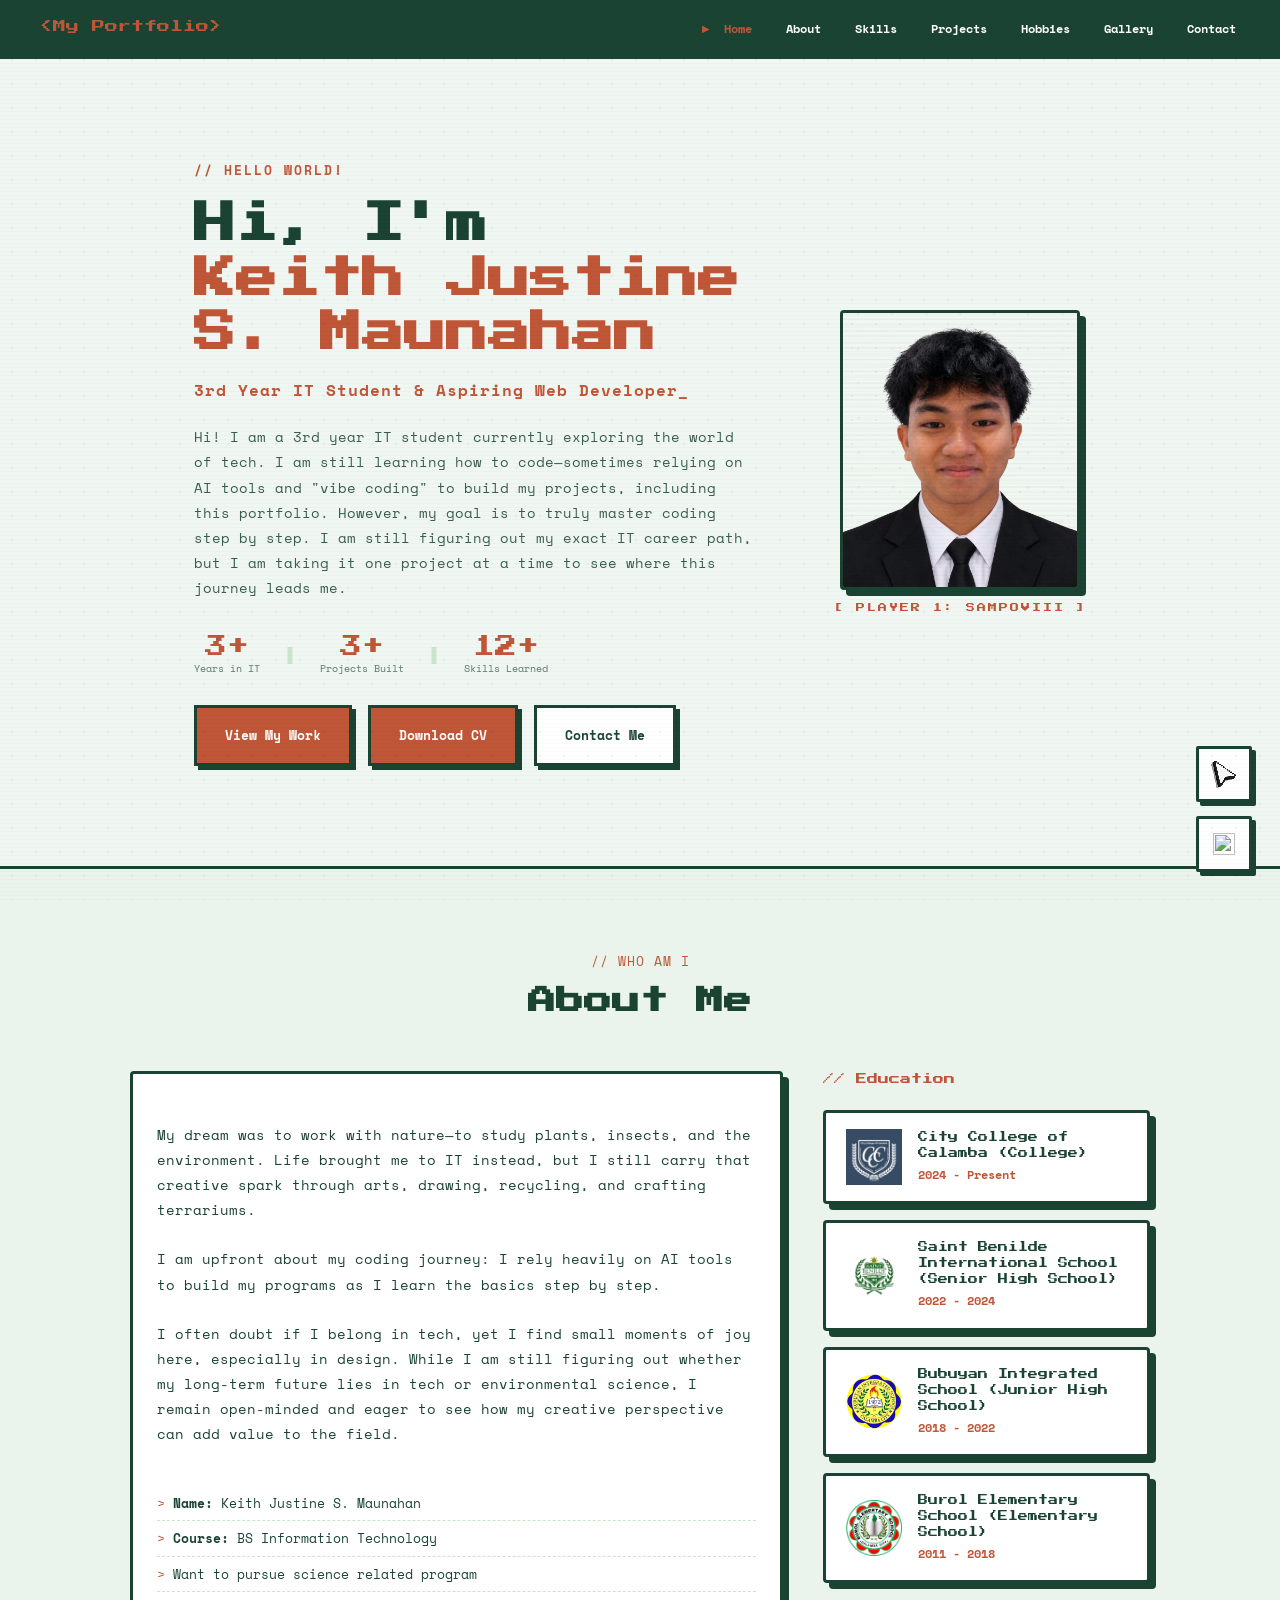
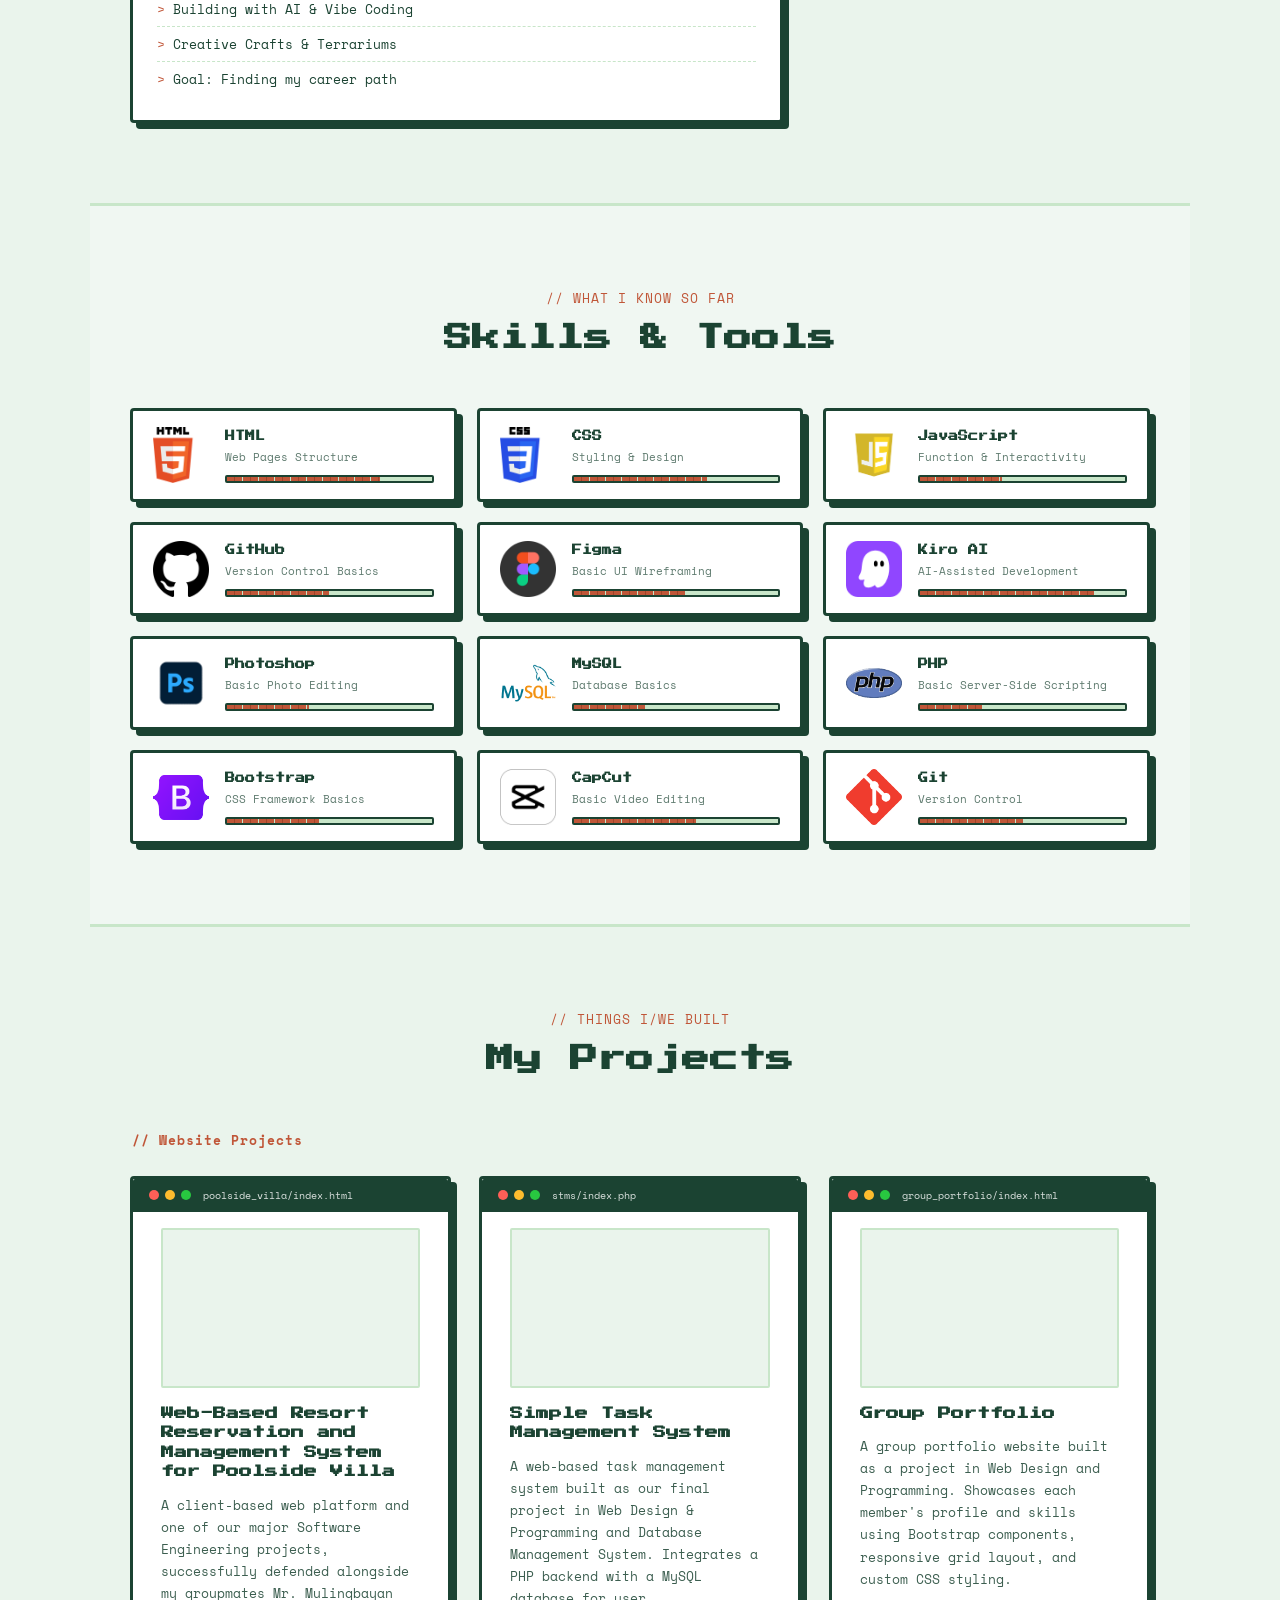
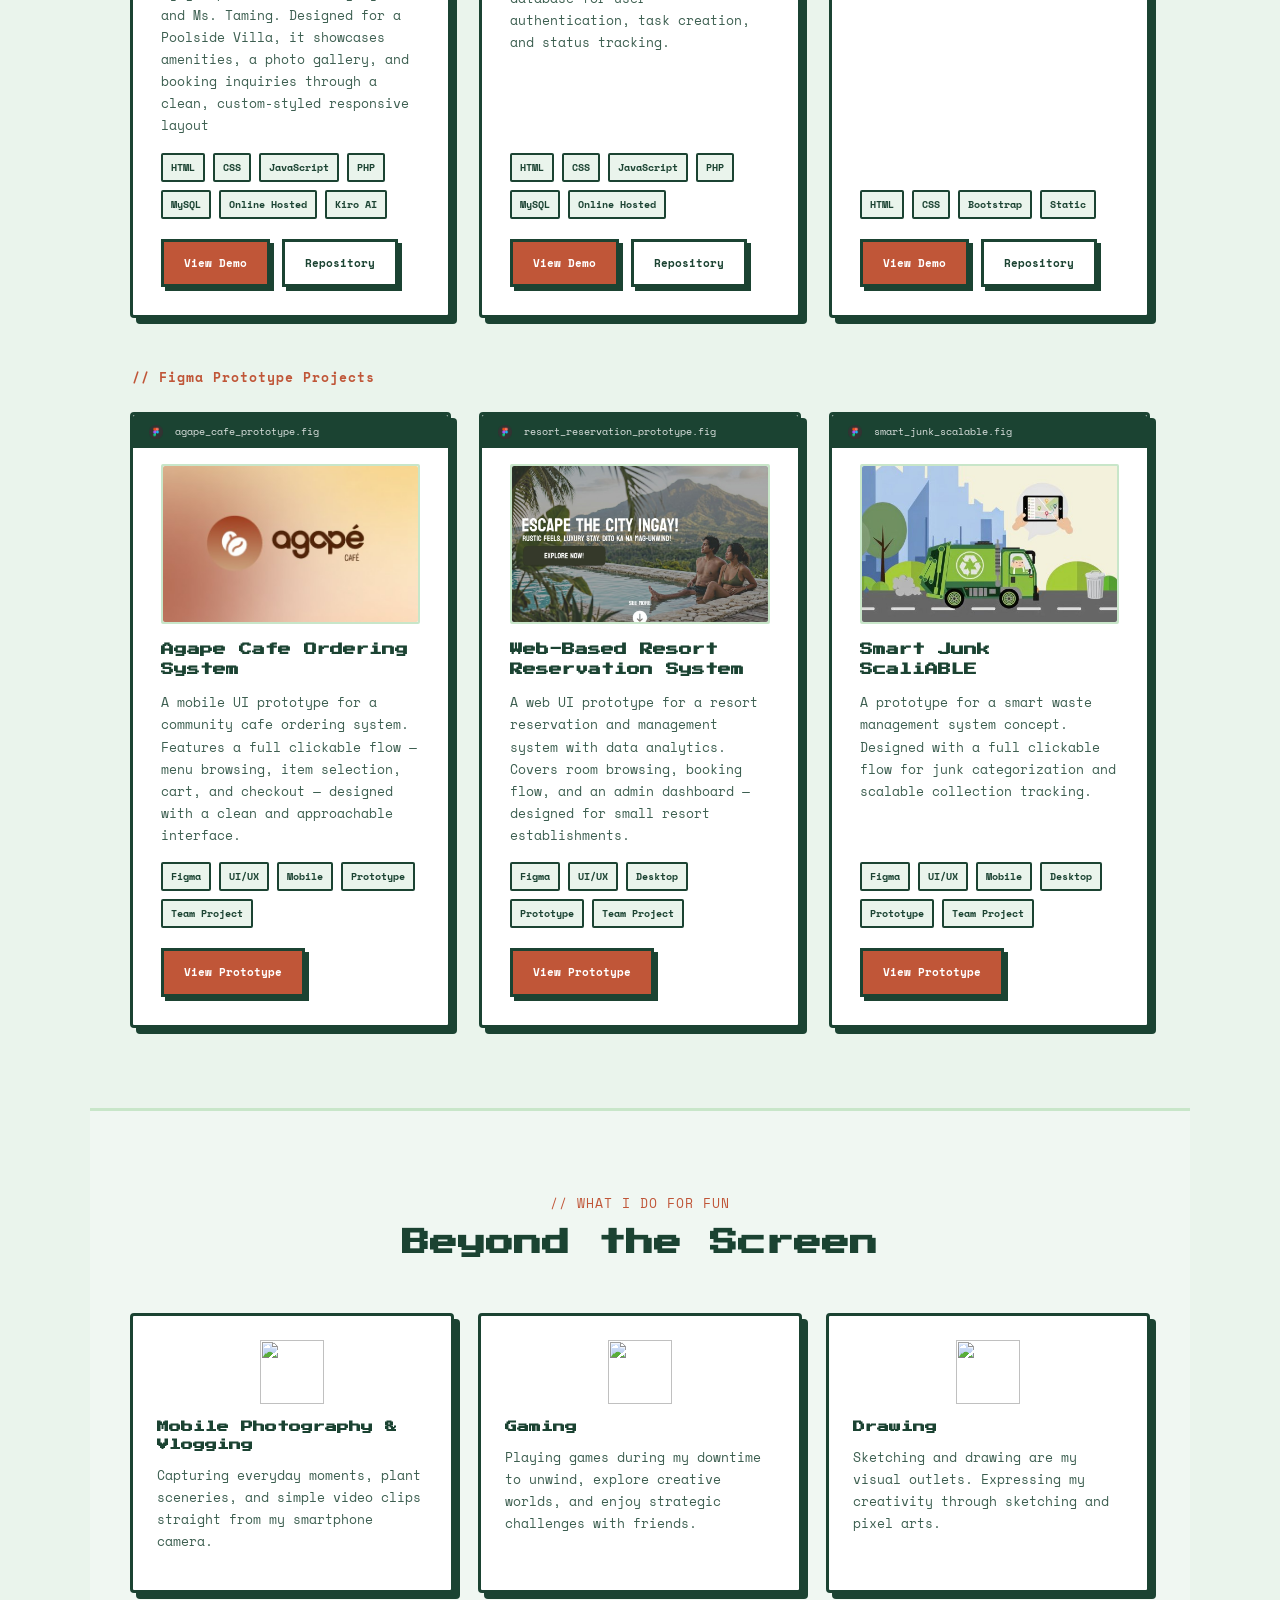
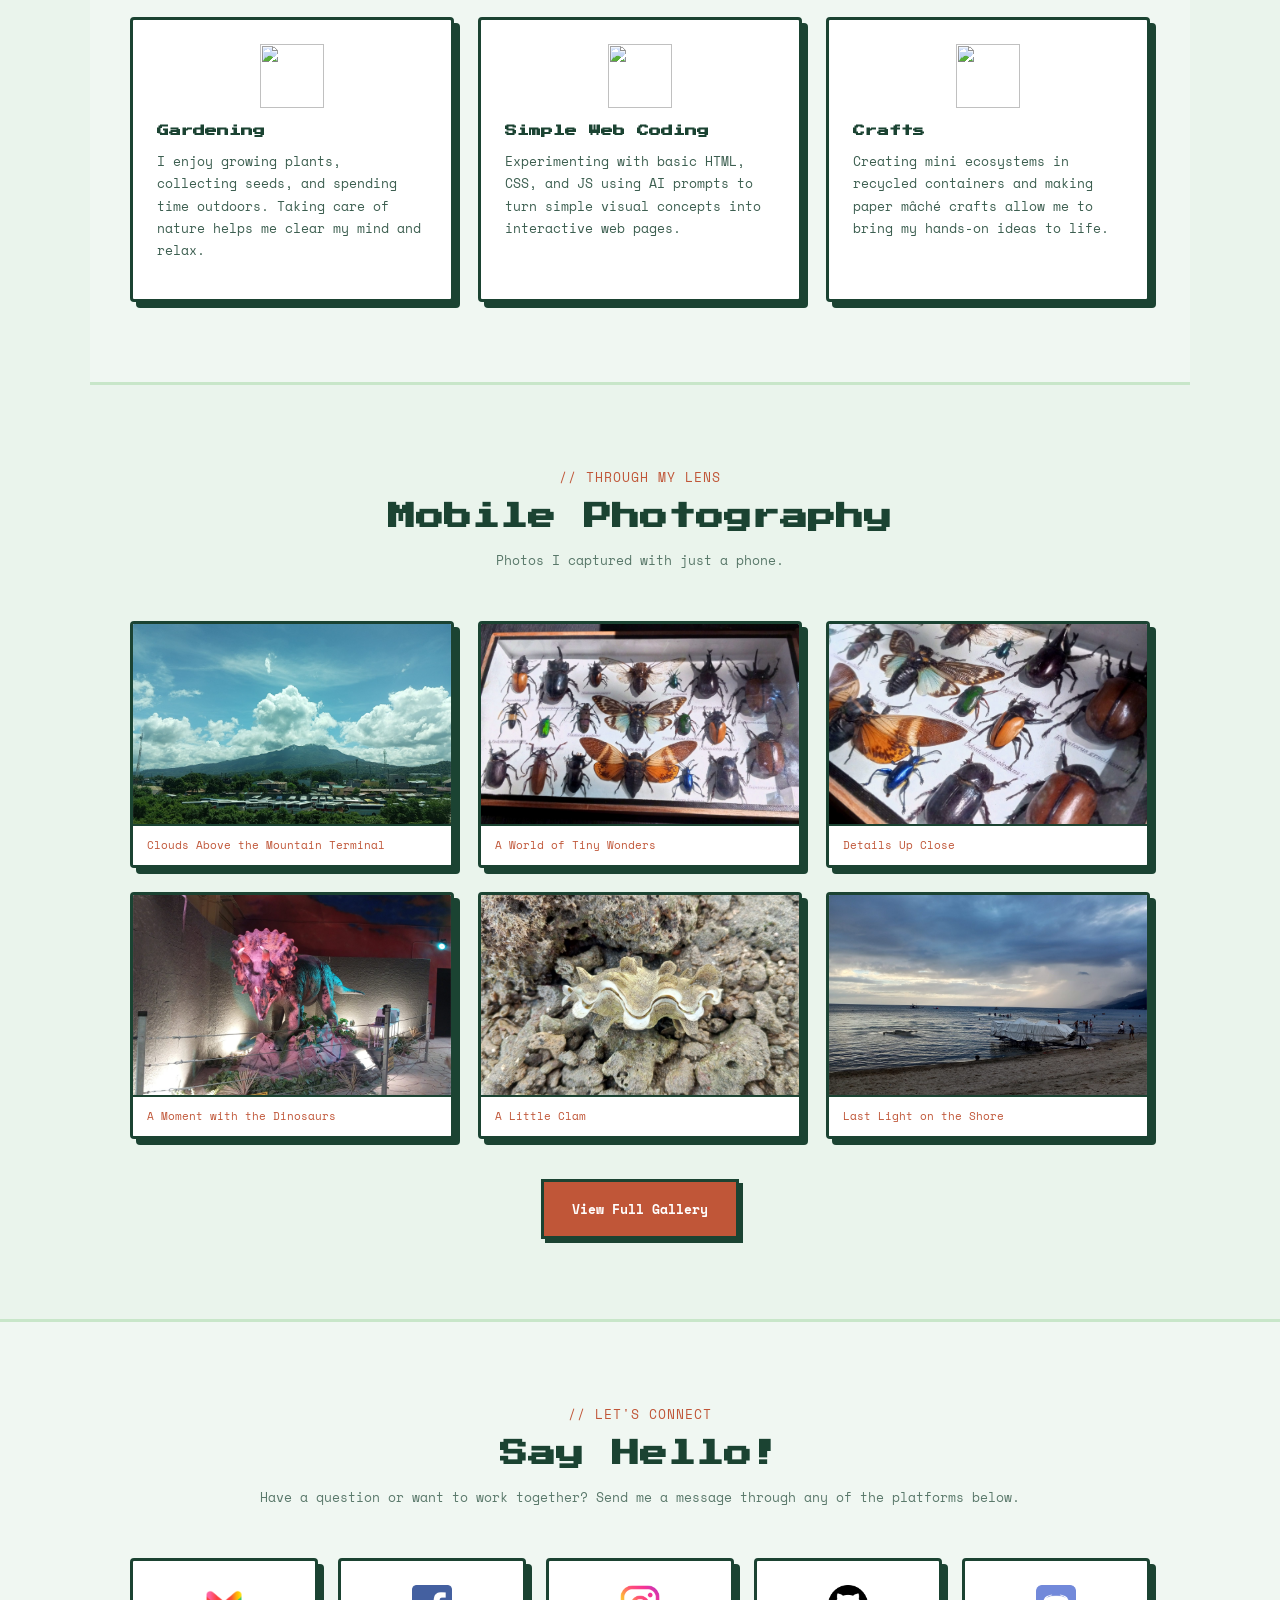
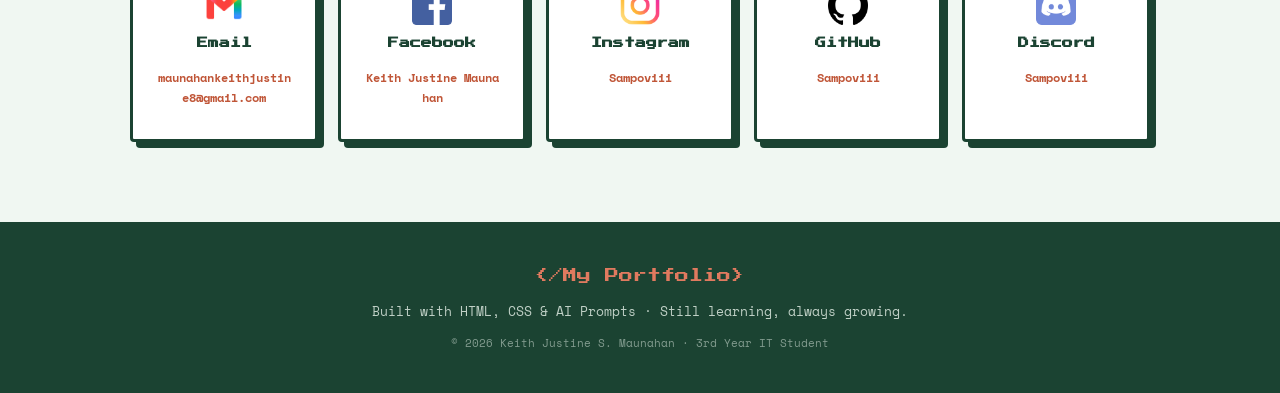
==== commit deb4d5cc: "Up update." ====
--- a/index.html
+++ b/index.html
@@ -85,7 +85,7 @@
 
       <div class="hero-buttons">
         <a href="#projects" class="btn btn-primary">View My Work</a>
-        <a href="assets\cv\Maunahan.pdf" class="btn btn-primary" target="_blank">Download CV</a>
+        <a href="assets/cv/Maunahan.pdf" class="btn btn-primary" target="_blank">Download CV</a>
         <a href="#contact" class="btn btn-secondary">Contact Me</a>
       </div>
     </div>
@@ -95,11 +95,11 @@
       <div class="avatar-scene">
         <div class="avatar-card" id="avatarCard">
           <div class="avatar-face avatar-front">
-            <img src="assets/images/optimized/avatar-light.jpg" alt="Avatar Front" class="avatar-img" id="avatarFront" fetchpriority="high" decoding="async" />
+            <img src="assets/images/my_photo1.png" alt="Portrait of Sampo" class="avatar-img" id="avatarFront" fetchpriority="high" decoding="async" />
             <div class="avatar-click-hint">[ CLICK ]</div>
           </div>
           <div class="avatar-face avatar-back">
-            <img src="https://i.pinimg.com/originals/bf/1f/9d/bf1f9d35aba6d574a74aaf7fae9798d7.gif" alt="Avatar Back" class="avatar-img" id="avatarBack" loading="lazy" decoding="async" />
+            <img src="https://media1.giphy.com/media/v1.Y2lkPTc5MGI3NjExeGpnaGlwNDkyYTR4Z2lqb2x1MjI3bGVlMTV2bWJxZ2Y1N2J2eDgwMiZlcD12MV9pbnRlcm5hbF9naWZfYnlfaWQmY3Q9Zw/tvywhzr7zyOUne7HjA/giphy.gif" alt="Genshin Impact burst animation" class="avatar-img" id="avatarBack" loading="lazy" decoding="async" />
             <div class="avatar-click-hint">[ CLICK ]</div>
           </div>
         </div>
@@ -431,6 +431,7 @@
           <span class="tag">UI/UX</span>
           <span class="tag">Mobile</span>
           <span class="tag">Prototype</span>
+          <span class="tag">Team Project</span>
         </div>
         <div class="project-links">
           <a href="https://www.figma.com/proto/bAXKm6vs0c9b8griEKon2a/Agape-Cafe--Community-?node-id=1193-343&p=f&t=eMsS4dFME4iTR3fn-1&scaling=scale-down&content-scaling=fixed&page-id=487%3A263&starting-point-node-id=1193%3A326" target="_blank" class="btn btn-sm btn-primary">View Prototype</a>
@@ -457,6 +458,7 @@
           <span class="tag">UI/UX</span>
           <span class="tag">Desktop</span>
           <span class="tag">Prototype</span>
+          <span class="tag">Team Project</span>
         </div>
         <div class="project-links">
           <a href="https://www.figma.com/proto/V3CFXs2Pg3EC5Kh0z1JRM6/Web-based-Reservation-and-Management-System-with-Data-Analytics-for-Small-Resort-Establishments?node-id=6-5&p=f&t=l2YCHoySTvfa5KNx-1&scaling=min-zoom&content-scaling=fixed&page-id=0%3A1&starting-point-node-id=6%3A5&show-proto-sidebar=1" target="_blank" class="btn btn-sm btn-primary">View Prototype</a>
@@ -483,6 +485,7 @@
           <span class="tag">Mobile</span>
           <span class="tag">Desktop</span>
           <span class="tag">Prototype</span>
+          <span class="tag">Team Project</span>
         </div>
         <div class="project-links">
           <a href="https://www.figma.com/proto/wM7QYzq6kspvPFhRnVyBU0/Smart-Junk-ScaliABLE?node-id=12-692&p=f&t=LjgogKvTUsDOQ51R-1&scaling=contain&content-scaling=fixed&page-id=0%3A1&starting-point-node-id=12%3A692&show-proto-sidebar=1" target="_blank" class="btn btn-sm btn-primary">View Prototype</a>
@@ -579,33 +582,33 @@
     <div class="gallery-grid">
 
       <div class="gallery-item reveal">
-        <img src="assets/images/optimized/IMG_20231026_111419_089.jpg" alt="Photo 1" class="photo-box" loading="lazy" decoding="async" />
-        <div class="caption"><p>Mountain, Terminal, and Clouds</p></div>
+        <img src="assets/images/optimized/IMG_20231026_111419_089.jpg" alt="Mountain, terminal, and clouds" class="photo-box" loading="lazy" decoding="async" />
+        <div class="caption"><p>Clouds Above the Mountain Terminal</p></div>
       </div>
 
       <div class="gallery-item reveal">
-        <img src="assets/images/optimized/IMG_20231109_130447_533.jpg" alt="Photo 2" class="photo-box" loading="lazy" decoding="async" />
-        <div class="caption"><p>Full Insect Display</p></div>
+        <img src="assets/images/optimized/IMG_20231109_130447_533.jpg" alt="Insect display" class="photo-box" loading="lazy" decoding="async" />
+        <div class="caption"><p>A World of Tiny Wonders</p></div>
       </div>
 
       <div class="gallery-item reveal">
-        <img src="assets/images/optimized/IMG_20231109_130508_630.jpg" alt="Photo 3" class="photo-box" loading="lazy" decoding="async" />
-        <div class="caption"><p>Close-up Insect Display</p></div>
+        <img src="assets/images/optimized/IMG_20231109_130508_630.jpg" alt="Close-up of an insect display" class="photo-box" loading="lazy" decoding="async" />
+        <div class="caption"><p>Details Up Close</p></div>
       </div>
 
       <div class="gallery-item reveal">
-        <img src="assets/images/optimized/IMG_20231109_173409_094.jpg" alt="Photo 4" class="photo-box" loading="lazy" decoding="async" />
-        <div class="caption"><p>Dino Exhibit</p></div>
+        <img src="assets/images/optimized/IMG_20231109_173409_094.jpg" alt="Dinosaur exhibit" class="photo-box" loading="lazy" decoding="async" />
+        <div class="caption"><p>A Moment with the Dinosaurs</p></div>
       </div>
 
       <div class="gallery-item reveal">
-        <img src="assets/images/optimized/IMG_20231228_083316_686.jpg" alt="Photo 5" class="photo-box" loading="lazy" decoding="async" />
-        <div class="caption"><p>Mini Clam</p></div>
+        <img src="assets/images/optimized/IMG_20231228_083316_686.jpg" alt="Miniature clam" class="photo-box" loading="lazy" decoding="async" />
+        <div class="caption"><p>A Little Clam</p></div>
       </div>
 
       <div class="gallery-item reveal">
-        <img src="assets/images/optimized/IMG_20231228_165248_809.jpg" alt="Photo 6" class="photo-box" loading="lazy" decoding="async" />
-        <div class="caption"><p>Dusk, Shore, Boat</p></div>
+        <img src="assets/images/optimized/IMG_20231228_165248_809.jpg" alt="Dusk over the shore with a boat" class="photo-box" loading="lazy" decoding="async" />
+        <div class="caption"><p>Last Light on the Shore</p></div>
       </div>
 
     </div>
--- a/assets/css/style.css
+++ b/assets/css/style.css
@@ -1377,6 +1377,15 @@
 @media (prefers-reduced-motion: reduce) {
   html {
     scroll-behavior: auto;
+  }
+
+  *,
+  *::before,
+  *::after {
+    animation-duration: 0.01ms !important;
+    animation-iteration-count: 1 !important;
+    scroll-behavior: auto !important;
+    transition-duration: 0.01ms !important;
   }
 
   .pixel-particles span {
